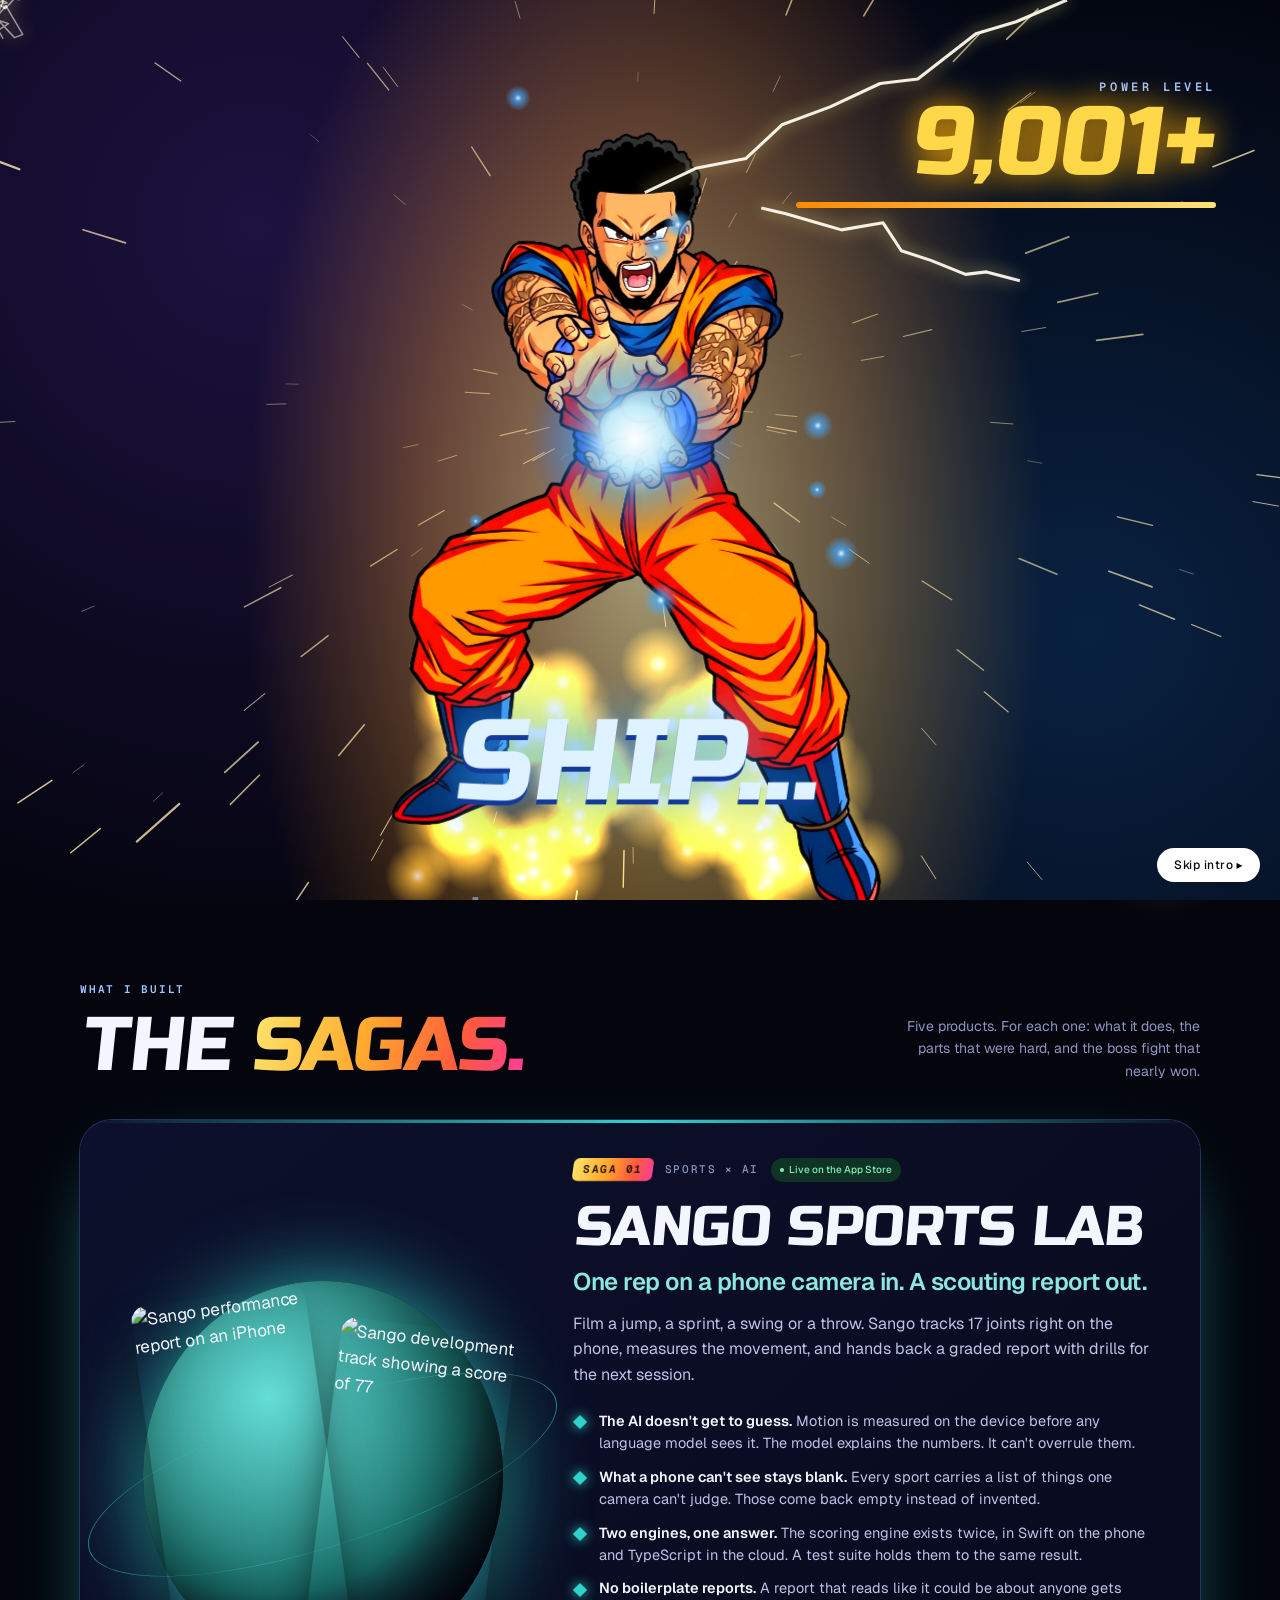
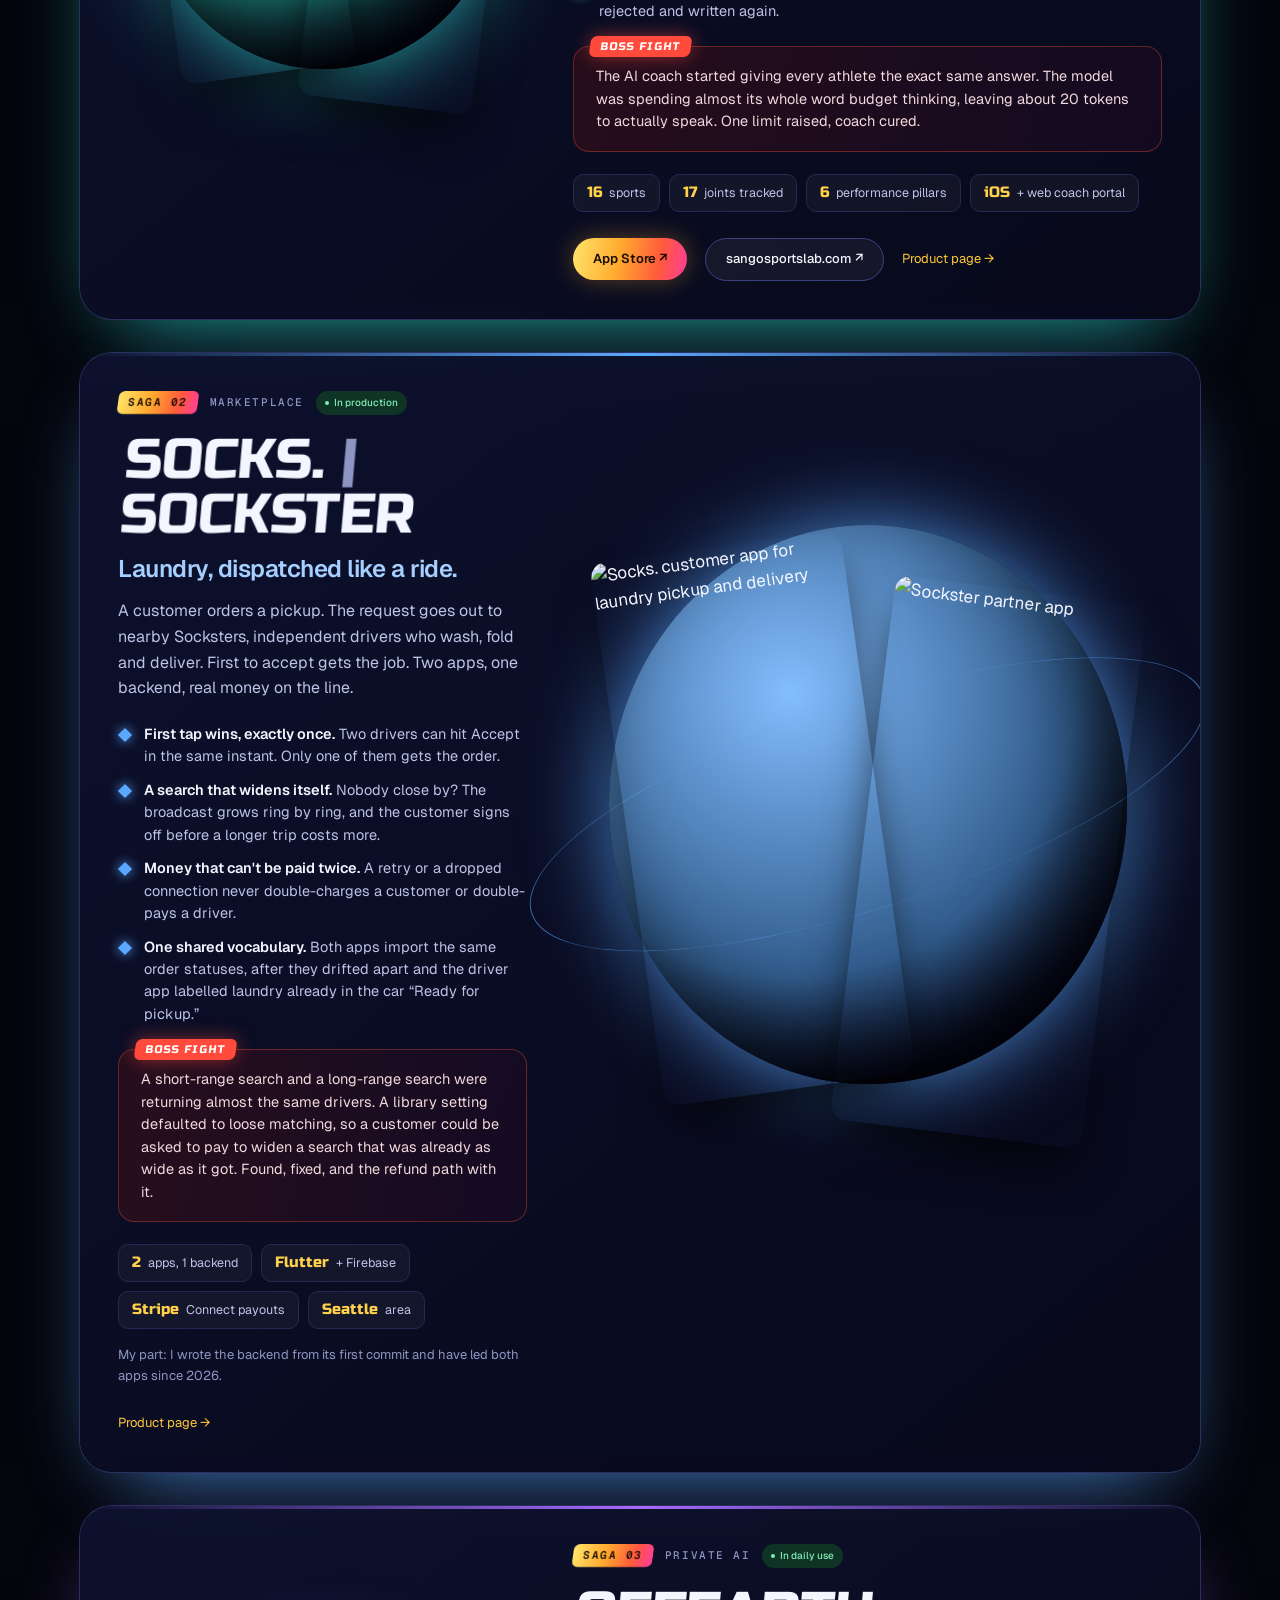
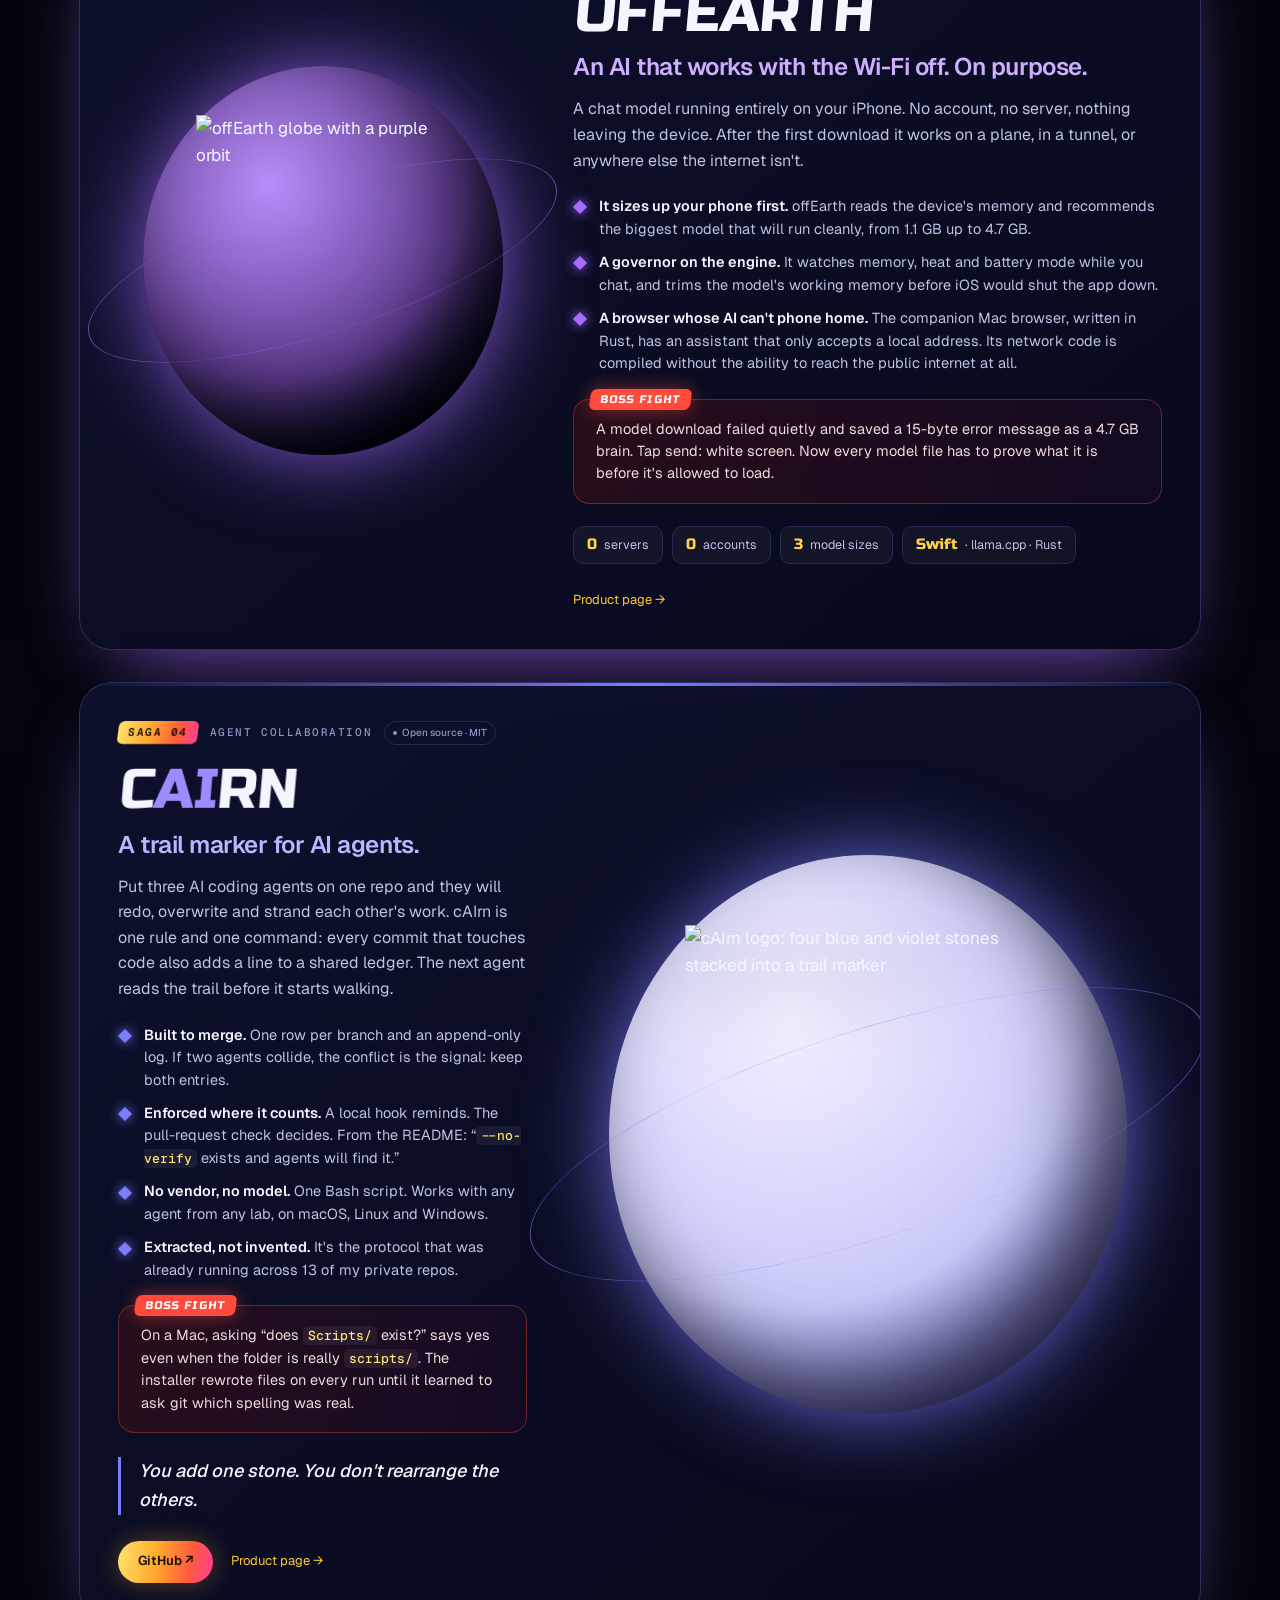
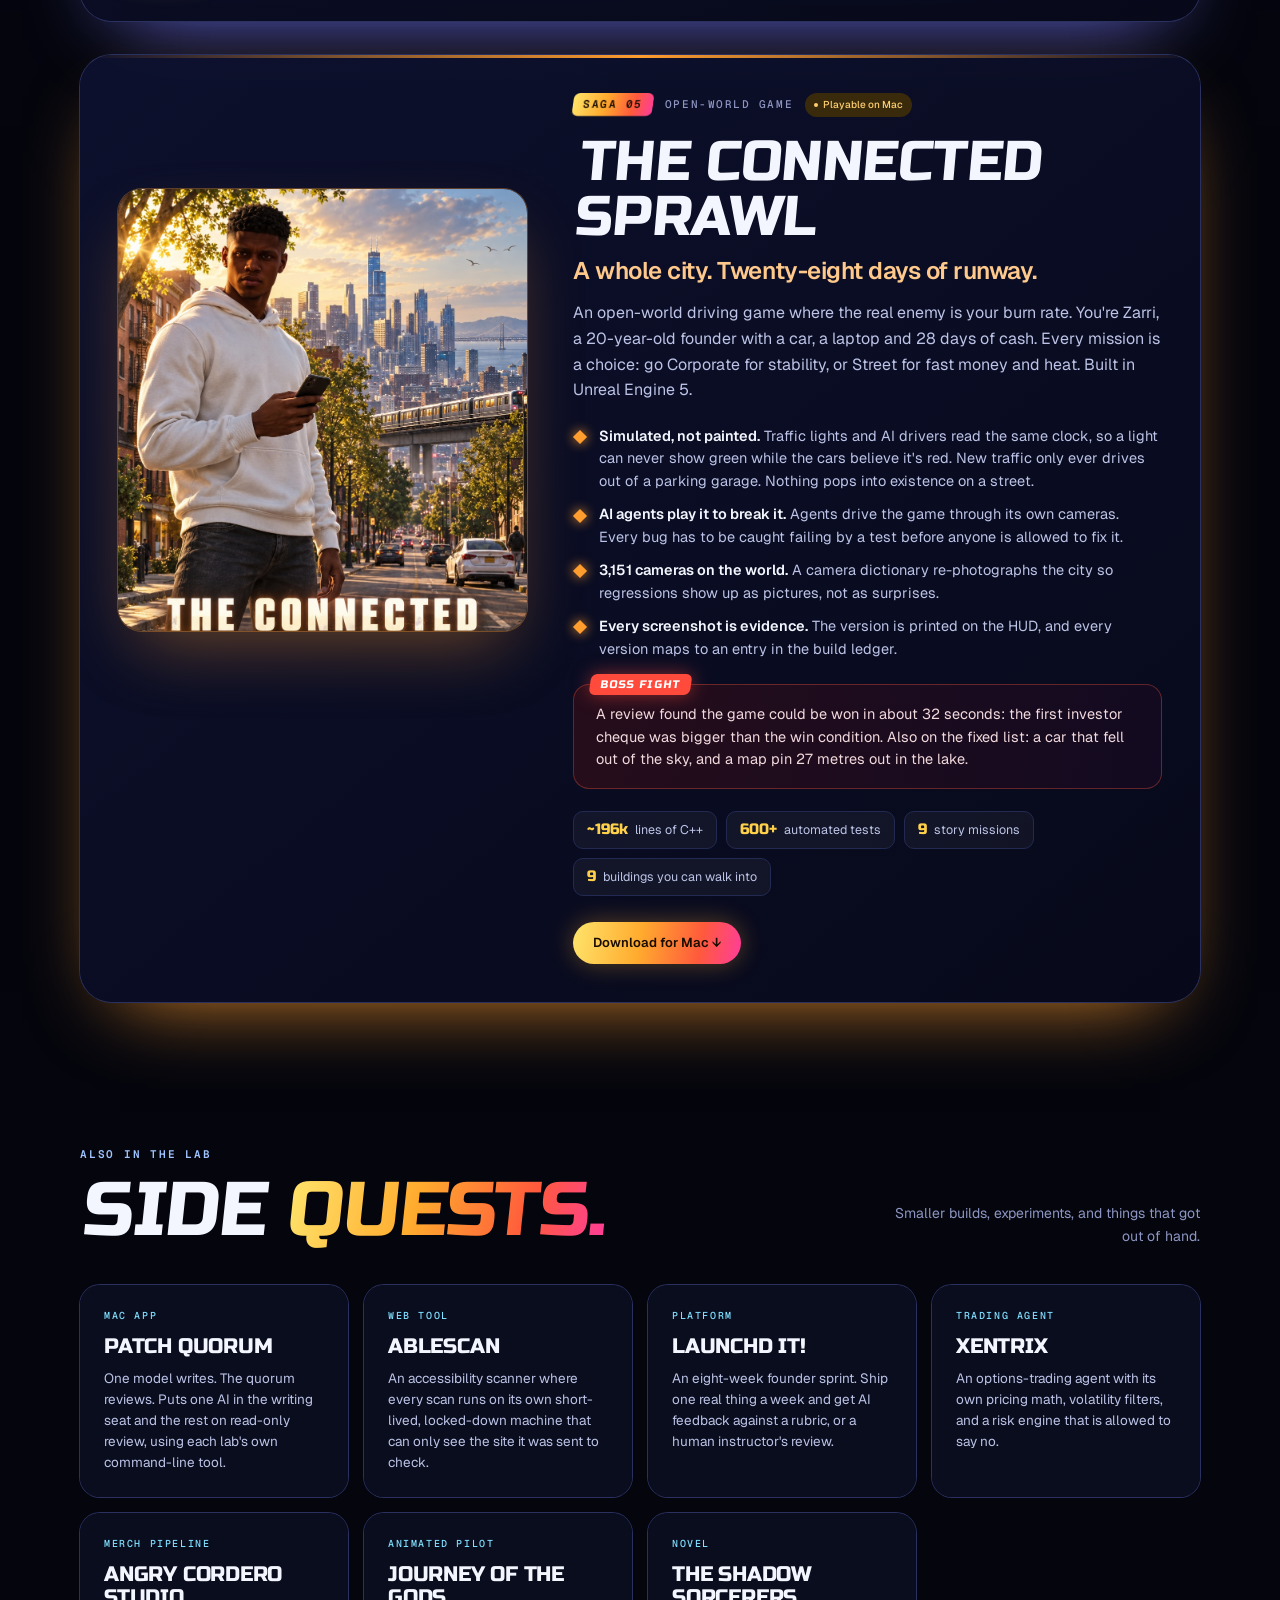
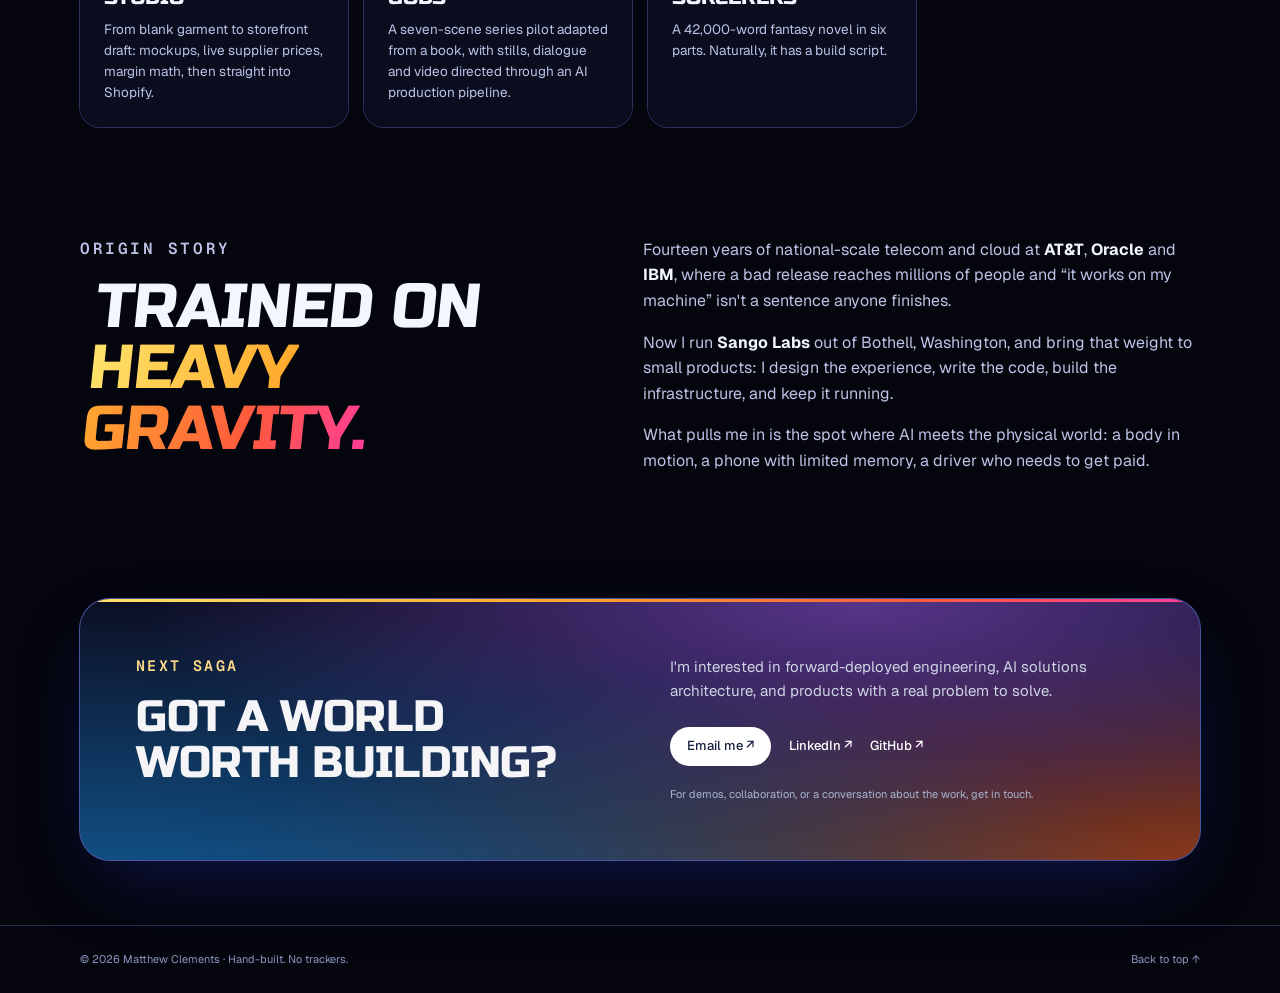
==== index.html @ 0d1bf43b "Redesign the home page as a galactic anime site with a power-up intro Rebuild index.html around five" ====
<!DOCTYPE html>
<html lang="en">
<head>
<meta charset="utf-8"/>
<meta content="width=device-width, initial-scale=1" name="viewport"/>
<title>Matthew Clements — I build worlds</title>
<meta content="A sports lab, a laundry marketplace, an AI that lives on your phone, a trail marker for AI agents, and an entire open-world city. Built by Matthew Clements." name="description"/>
<meta content="Matthew Clements" name="author"/>
<link href="https://mcclements02.github.io/" rel="canonical"/>
<meta content="website" property="og:type"/>
<meta content="Matthew Clements — I build worlds" property="og:title"/>
<meta content="A sports lab, a laundry marketplace, an AI that lives on your phone, a trail marker for AI agents, and an entire open-world city." property="og:description"/>
<meta content="https://mcclements02.github.io/" property="og:url"/>
<meta content="https://mcclements02.github.io/assets/og-portfolio-2026.jpg" property="og:image"/>
<meta content="image/jpeg" property="og:image:type"/>
<meta content="1200" property="og:image:width"/>
<meta content="630" property="og:image:height"/>
<meta content="Matthew Clements, featuring Sango Sports Lab, Socks. | Sockster, offEarth, and cAIrn." property="og:image:alt"/>
<meta content="Matthew Clements" property="og:site_name"/>
<meta content="summary_large_image" name="twitter:card"/>
<meta content="Matthew Clements — I build worlds" name="twitter:title"/>
<meta content="A sports lab, a laundry marketplace, an AI that lives on your phone, a trail marker for AI agents, and an entire open-world city." name="twitter:description"/>
<meta content="https://mcclements02.github.io/assets/og-portfolio-2026.jpg" name="twitter:image"/>
<link href="assets/favicon.svg" rel="icon" type="image/svg+xml"/>
<link href="https://fonts.googleapis.com" rel="preconnect"/>
<link crossorigin="" href="https://fonts.gstatic.com" rel="preconnect"/>
<link href="https://fonts.googleapis.com/css2?family=Geist:wght@400;500;600;700&amp;family=Geist+Mono:wght@400;500;600&amp;family=Russo+One&amp;display=swap" rel="stylesheet"/>
<script>
  // Hold the page behind a dark curtain only when the opening sequence will actually play.
  (function () {
    try {
      var seen = sessionStorage.getItem('introSeen') === '1';
      var forced = /[?&]intro\b/.test(location.search);
      if (matchMedia('(prefers-reduced-motion: reduce)').matches || (seen && !forced)) return;
      document.documentElement.classList.add('intro-pending');
      setTimeout(function () { if (!document.getElementById('intro')) document.documentElement.classList.remove('intro-pending'); }, 3000);
    } catch (e) {}
  })();
</script>
<link href="assets/site.css?v=20261116-eyes" rel="stylesheet"/>
<link href="assets/intro.css?v=20261116-eyes" rel="stylesheet"/>
<noscript><style>html.intro-pending::before{display:none}</style></noscript>
<script defer="" src="assets/site.js?v=20261116-eyes"></script>
<script defer="" src="assets/intro.js?v=20261116-eyes" data-assets="assets/intro/"></script>
</head>
<body id="top" class="home">
<a class="skip-link" href="#main">Skip to content</a>
<header class="nav">
<div class="wrap nav-inner">
<a aria-label="Matthew Clements — home" class="brand" href="./index.html"><span aria-hidden="true" class="brand-mark">mc</span><span>Matthew Clements</span></a>
<div class="nav-right">
<nav aria-label="Main navigation" class="nav-links">
<a href="#sagas">The sagas</a>
<a href="#sidequests">Side quests</a>
<a class="nav-about" href="#origin">Origin</a>
<a href="#contact">Contact</a>
</nav>
</div>
</div>
</header>

<main id="main">
<section aria-labelledby="intro-title" class="wrap hero-galaxy">
<div class="hero-text">
<p class="hero-eyebrow"><span aria-hidden="true" class="availability-dot"></span> Matthew Clements · builder of things that ship</p>
<h1 id="intro-title">I build <span>worlds.</span></h1>
<p class="intro">A sports lab that reads your body from a phone video. A laundry marketplace that moves real money. An AI that works with the Wi-Fi off. A trail marker for AI agents. And an entire city you can drive through.</p>
<p class="intro intro-small">One person. Design, code, infrastructure, App Store, 2 a.m. bug hunts. All of it.</p>
<div class="hero-actions">
<a class="button button-primary" href="#sagas">Enter the sagas <span aria-hidden="true">↓</span></a>
<button class="button button-secondary" id="replay-intro" type="button" hidden>Replay the intro <span aria-hidden="true">⚡</span></button>
</div>
<ul class="hero-tally" aria-label="At a glance">
<li><b>5</b><span>worlds built</span></li>
<li><b>2</b><span>live on the App Store</span></li>
<li><b>1</b><span>open source</span></li>
<li><b>1</b><span>whole city</span></li>
</ul>
</div>
<div class="hero-fighter" aria-hidden="true">
<div class="fighter-aura"></div>
<img alt="" height="1520" src="assets/intro/hero-powered.webp" width="979"/>
</div>
</section>

<section aria-labelledby="sagas-title" class="wrap section" id="sagas">
<div class="section-heading">
<div>
<p class="eyebrow">What I built</p>
<h2 id="sagas-title">The <span class="gradient-text">sagas.</span></h2>
</div>
<p class="section-note">Five products. For each one: what it does, the parts that were hard, and the boss fight that nearly won.</p>
</div>

<article class="saga saga-sango" id="sango">
<a class="saga-art" href="projects/sango/index.html" aria-label="Sango Sports Lab product page">
<img alt="Sango performance report on an iPhone" height="1212" loading="lazy" src="assets/sango-report.webp" width="560"/>
<img alt="Sango development track showing a score of 77" height="1212" loading="lazy" src="assets/sango-runway.webp" width="560"/>
</a>
<div class="saga-body">
<p class="saga-no"><span>Saga 01</span> Sports × AI <span class="pill live">Live on the App Store</span></p>
<h3>Sango Sports Lab</h3>
<p class="saga-hook">One rep on a phone camera in. A scouting report out.</p>
<p>Film a jump, a sprint, a swing or a throw. Sango tracks 17 joints right on the phone, measures the movement, and hands back a graded report with drills for the next session.</p>
<ul class="feats">
<li><b>The AI doesn't get to guess.</b> Motion is measured on the device before any language model sees it. The model explains the numbers. It can't overrule them.</li>
<li><b>What a phone can't see stays blank.</b> Every sport carries a list of things one camera can't judge. Those come back empty instead of invented.</li>
<li><b>Two engines, one answer.</b> The scoring engine exists twice, in Swift on the phone and TypeScript in the cloud. A test suite holds them to the same result.</li>
<li><b>No boilerplate reports.</b> A report that reads like it could be about anyone gets rejected and written again.</li>
</ul>
<div class="boss"><span>Boss fight</span><p>The AI coach started giving every athlete the exact same answer. The model was spending almost its whole word budget thinking, leaving about 20 tokens to actually speak. One limit raised, coach cured.</p></div>
<ul class="stats"><li><b>16</b> sports</li><li><b>17</b> joints tracked</li><li><b>6</b> performance pillars</li><li><b>iOS</b> + web coach portal</li></ul>
<div class="saga-links"><a class="button button-primary" href="https://apps.apple.com/us/app/sango-sports-lab/id6760807570" rel="noopener" target="_blank">App Store ↗</a><a class="button button-secondary" href="https://sangosportslab.com" rel="noopener" target="_blank">sangosportslab.com ↗</a><a href="projects/sango/index.html">Product page →</a></div>
</div>
</article>

<article class="saga saga-socks flip" id="socks">
<a class="saga-art" href="projects/socks/index.html" aria-label="Socks. and Sockster product page">
<img alt="Socks. customer app for laundry pickup and delivery" height="1212" loading="lazy" src="assets/scks-customer.webp" width="560"/>
<img alt="Sockster partner app" height="1212" loading="lazy" src="assets/scks-driver.webp" width="560"/>
</a>
<div class="saga-body">
<p class="saga-no"><span>Saga 02</span> Marketplace <span class="pill live">In production</span></p>
<h3>Socks. <i>|</i> Sockster</h3>
<p class="saga-hook">Laundry, dispatched like a ride.</p>
<p>A customer orders a pickup. The request goes out to nearby Socksters, independent drivers who wash, fold and deliver. First to accept gets the job. Two apps, one backend, real money on the line.</p>
<ul class="feats">
<li><b>First tap wins, exactly once.</b> Two drivers can hit Accept in the same instant. Only one of them gets the order.</li>
<li><b>A search that widens itself.</b> Nobody close by? The broadcast grows ring by ring, and the customer signs off before a longer trip costs more.</li>
<li><b>Money that can't be paid twice.</b> A retry or a dropped connection never double-charges a customer or double-pays a driver.</li>
<li><b>One shared vocabulary.</b> Both apps import the same order statuses, after they drifted apart and the driver app labelled laundry already in the car “Ready for pickup.”</li>
</ul>
<div class="boss"><span>Boss fight</span><p>A short-range search and a long-range search were returning almost the same drivers. A library setting defaulted to loose matching, so a customer could be asked to pay to widen a search that was already as wide as it got. Found, fixed, and the refund path with it.</p></div>
<ul class="stats"><li><b>2</b> apps, 1 backend</li><li><b>Flutter</b> + Firebase</li><li><b>Stripe</b> Connect payouts</li><li><b>Seattle</b> area</li></ul>
<p class="saga-role">My part: I wrote the backend from its first commit and have led both apps since 2026.</p>
<div class="saga-links"><a href="projects/socks/index.html">Product page →</a></div>
</div>
</article>

<article class="saga saga-offearth" id="offearth">
<a class="saga-art" href="projects/offearth/index.html" aria-label="offEarth product page">
<img alt="offEarth globe with a purple orbit" class="art-logo" height="768" loading="lazy" src="assets/offearth-logo.png" width="768"/>
</a>
<div class="saga-body">
<p class="saga-no"><span>Saga 03</span> Private AI <span class="pill use">In daily use</span></p>
<h3>offEarth</h3>
<p class="saga-hook">An AI that works with the Wi-Fi off. On purpose.</p>
<p>A chat model running entirely on your iPhone. No account, no server, nothing leaving the device. After the first download it works on a plane, in a tunnel, or anywhere else the internet isn't.</p>
<ul class="feats">
<li><b>It sizes up your phone first.</b> offEarth reads the device's memory and recommends the biggest model that will run cleanly, from 1.1 GB up to 4.7 GB.</li>
<li><b>A governor on the engine.</b> It watches memory, heat and battery mode while you chat, and trims the model's working memory before iOS would shut the app down.</li>
<li><b>A browser whose AI can't phone home.</b> The companion Mac browser, written in Rust, has an assistant that only accepts a local address. Its network code is compiled without the ability to reach the public internet at all.</li>
</ul>
<div class="boss"><span>Boss fight</span><p>A model download failed quietly and saved a 15-byte error message as a 4.7 GB brain. Tap send: white screen. Now every model file has to prove what it is before it's allowed to load.</p></div>
<ul class="stats"><li><b>0</b> servers</li><li><b>0</b> accounts</li><li><b>3</b> model sizes</li><li><b>Swift</b> · llama.cpp · Rust</li></ul>
<div class="saga-links"><a href="projects/offearth/index.html">Product page →</a></div>
</div>
</article>

<article class="saga saga-cairn flip" id="cairn">
<a class="saga-art" href="projects/cairn/index.html" aria-label="cAIrn product page">
<img alt="cAIrn logo: four blue and violet stones stacked into a trail marker" class="art-logo" height="256" loading="lazy" src="assets/cairn-logo.svg" width="256"/>
</a>
<div class="saga-body">
<p class="saga-no"><span>Saga 04</span> Agent collaboration <span class="pill">Open source · MIT</span></p>
<h3>c<em>AI</em>rn</h3>
<p class="saga-hook">A trail marker for AI agents.</p>
<p>Put three AI coding agents on one repo and they will redo, overwrite and strand each other's work. cAIrn is one rule and one command: every commit that touches code also adds a line to a shared ledger. The next agent reads the trail before it starts walking.</p>
<ul class="feats">
<li><b>Built to merge.</b> One row per branch and an append-only log. If two agents collide, the conflict is the signal: keep both entries.</li>
<li><b>Enforced where it counts.</b> A local hook reminds. The pull-request check decides. From the README: “<code>--no-verify</code> exists and agents will find it.”</li>
<li><b>No vendor, no model.</b> One Bash script. Works with any agent from any lab, on macOS, Linux and Windows.</li>
<li><b>Extracted, not invented.</b> It's the protocol that was already running across 13 of my private repos.</li>
</ul>
<div class="boss"><span>Boss fight</span><p>On a Mac, asking “does <code>Scripts/</code> exist?” says yes even when the folder is really <code>scripts/</code>. The installer rewrote files on every run until it learned to ask git which spelling was real.</p></div>
<blockquote class="saga-quote">You add one stone. You don't rearrange the others.</blockquote>
<div class="saga-links"><a class="button button-primary" href="https://github.com/mcclements02/cairn" rel="noopener" target="_blank">GitHub ↗</a><a href="projects/cairn/index.html">Product page →</a></div>
</div>
</article>

<article class="saga saga-sprawl" id="connectedsprawl">
<a class="saga-art art-cover" href="projects/connectedsprawl/index.html" aria-label="The Connected Sprawl download page">
<img alt="The Connected Sprawl cover: Zarri in a white hoodie on a city street at golden hour" height="1536" loading="lazy" src="assets/connectedsprawl-cover.jpg" width="1024"/>
</a>
<div class="saga-body">
<p class="saga-no"><span>Saga 05</span> Open-world game <span class="pill build">Playable on Mac</span></p>
<h3>The Connected Sprawl</h3>
<p class="saga-hook">A whole city. Twenty-eight days of runway.</p>
<p>An open-world driving game where the real enemy is your burn rate. You're Zarri, a 20-year-old founder with a car, a laptop and 28 days of cash. Every mission is a choice: go Corporate for stability, or Street for fast money and heat. Built in Unreal Engine 5.</p>
<ul class="feats">
<li><b>Simulated, not painted.</b> Traffic lights and AI drivers read the same clock, so a light can never show green while the cars believe it's red. New traffic only ever drives out of a parking garage. Nothing pops into existence on a street.</li>
<li><b>AI agents play it to break it.</b> Agents drive the game through its own cameras. Every bug has to be caught failing by a test before anyone is allowed to fix it.</li>
<li><b>3,151 cameras on the world.</b> A camera dictionary re-photographs the city so regressions show up as pictures, not as surprises.</li>
<li><b>Every screenshot is evidence.</b> The version is printed on the HUD, and every version maps to an entry in the build ledger.</li>
</ul>
<div class="boss"><span>Boss fight</span><p>A review found the game could be won in about 32 seconds: the first investor cheque was bigger than the win condition. Also on the fixed list: a car that fell out of the sky, and a map pin 27 metres out in the lake.</p></div>
<ul class="stats"><li><b>~196k</b> lines of C++</li><li><b>600+</b> automated tests</li><li><b>9</b> story missions</li><li><b>9</b> buildings you can walk into</li></ul>
<div class="saga-links"><a class="button button-primary" href="projects/connectedsprawl/index.html">Download for Mac ↓</a></div>
</div>
</article>
</section>

<section aria-labelledby="side-title" class="wrap section" id="sidequests">
<div class="section-heading">
<div>
<p class="eyebrow">Also in the lab</p>
<h2 id="side-title">Side <span class="gradient-text">quests.</span></h2>
</div>
<p class="section-note">Smaller builds, experiments, and things that got out of hand.</p>
</div>
<div class="quests">
<article class="quest"><p class="quest-tag">Mac app</p><h3>Patch Quorum</h3><p>One model writes. The quorum reviews. Puts one AI in the writing seat and the rest on read-only review, using each lab's own command-line tool.</p></article>
<article class="quest"><p class="quest-tag">Web tool</p><h3>AbleScan</h3><p>An accessibility scanner where every scan runs on its own short-lived, locked-down machine that can only see the site it was sent to check.</p></article>
<article class="quest"><p class="quest-tag">Platform</p><h3>LaunchD It!</h3><p>An eight-week founder sprint. Ship one real thing a week and get AI feedback against a rubric, or a human instructor's review.</p></article>
<article class="quest"><p class="quest-tag">Trading agent</p><h3>Xentrix</h3><p>An options-trading agent with its own pricing math, volatility filters, and a risk engine that is allowed to say no.</p></article>
<article class="quest"><p class="quest-tag">Merch pipeline</p><h3>Angry Cordero Studio</h3><p>From blank garment to storefront draft: mockups, live supplier prices, margin math, then straight into Shopify.</p></article>
<article class="quest"><p class="quest-tag">Animated pilot</p><h3>Journey of the Gods</h3><p>A seven-scene series pilot adapted from a book, with stills, dialogue and video directed through an AI production pipeline.</p></article>
<article class="quest"><p class="quest-tag">Novel</p><h3>The Shadow Sorcerers</h3><p>A 42,000-word fantasy novel in six parts. Naturally, it has a build script.</p></article>
</div>
</section>

<section aria-labelledby="origin-title" class="wrap section origin" id="origin">
<div>
<p class="eyebrow">Origin story</p>
<h2 id="origin-title">Trained on <span class="gradient-text">heavy gravity.</span></h2>
</div>
<div>
<p>Fourteen years of national-scale telecom and cloud at <strong>AT&amp;T</strong>, <strong>Oracle</strong> and <strong>IBM</strong>, where a bad release reaches millions of people and “it works on my machine” isn't a sentence anyone finishes.</p>
<p>Now I run <strong>Sango Labs</strong> out of Bothell, Washington, and bring that weight to small products: I design the experience, write the code, build the infrastructure, and keep it running.</p>
<p>What pulls me in is the spot where AI meets the physical world: a body in motion, a phone with limited memory, a driver who needs to get paid.</p>
</div>
</section>

<section aria-labelledby="contact-title" class="wrap-contact" id="contact">
<div class="wrap"><div class="contact">
<div>
<p class="eyebrow">Next saga</p>
<h2 id="contact-title">Got a world<br/>worth building?</h2>
</div>
<div>
<p>I'm interested in forward-deployed engineering, AI solutions architecture, and products with a real problem to solve.</p>
<div class="text-links">
<a href="mailto:matthew.clements02@gmail.com">Email me ↗</a>
<a href="https://www.linkedin.com/in/matthew-c-clements" rel="noopener" target="_blank">LinkedIn ↗</a>
<a href="https://github.com/mcclements02" rel="noopener" target="_blank">GitHub ↗</a>
</div>
<p class="fine">For demos, collaboration, or a conversation about the work, get in touch.</p>
</div>
</div></div>
</section>
</main>
<footer>
<div class="wrap foot">
<span>© <span id="year">2026</span> Matthew Clements · Hand-built. No trackers.</span>
<a href="#top">Back to top ↑</a>
</div>
</footer>
</body>
</html>
---- assets/site.css ----
/* Shared design system: quiet surfaces, expressive product color. */
:root {
  --bg: #f5f5f7;
  --bg-2: #ebedf2;
  --surface: #fff;
  --ink: #1d1d1f;
  --ink-2: #53545b;
  --ink-3: #686972;
  --rule: #e0e1e6;
  --rule-2: #c8cbd3;
  --accent: #0668ce;
  --accent-soft: #e8f1ff;
  --accent-ink: #fff;
  --brand-gradient: linear-gradient(105deg, #007ac6 5%, #4d66df 38%, #8d4ecb 68%, #bd427f 95%);
  --live: #217246;
  --live-soft: #e7f5ed;
  --build: #86520a;
  --build-soft: #fcf0d8;
  --muted-bar: #c2c7d1;
  --sans: -apple-system, BlinkMacSystemFont, 'Geist', 'Segoe UI', sans-serif;
  --mono: 'Geist Mono', ui-monospace, monospace;
  --serif: var(--sans);
  --gutter: 32px;
  --wrap: 1120px;
  --glass: #fafafcd9;
  --shadow: 0 8px 28px #24294b08, 0 1px 3px #24294b05;
  --shadow-lg: 0 24px 70px -24px #24294b30;
  color-scheme: light;
}
:root[data-theme=dark] {
  --bg: #0d0d10; --bg-2: #232329; --surface: #1b1b20;
  --ink: #f5f5f7; --ink-2: #bebec7; --ink-3: #a1a1ac;
  --rule: #303038; --rule-2: #4b4b57; --accent: #74b1ff;
  --accent-soft: #192c46; --accent-ink: #0d0d10;
  --live: #8bddb0; --live-soft: #183325; --build: #f0c574; --build-soft: #392c16;
  --muted-bar: #555b6a; --glass: #121216db;
  --shadow: 0 8px 28px #0002; --shadow-lg: 0 24px 70px -24px #0009;
  color-scheme: dark;
}
@media (prefers-color-scheme: dark) {
  :root:not([data-theme=light]) {
    --bg: #0d0d10; --bg-2: #232329; --surface: #1b1b20;
    --ink: #f5f5f7; --ink-2: #bebec7; --ink-3: #a1a1ac;
    --rule: #303038; --rule-2: #4b4b57; --accent: #74b1ff;
    --accent-soft: #192c46; --accent-ink: #0d0d10;
    --live: #8bddb0; --live-soft: #183325; --build: #f0c574; --build-soft: #392c16;
    --muted-bar: #555b6a; --glass: #121216db;
    --shadow: 0 8px 28px #0002; --shadow-lg: 0 24px 70px -24px #0009;
    color-scheme: dark;
  }
}
* { box-sizing: border-box; }
html { scroll-behavior: smooth; scroll-padding-top: 100px; -webkit-text-size-adjust: 100%; }
body { margin: 0; background: var(--bg); color: var(--ink); font: 400 17px/1.6 var(--sans); -webkit-font-smoothing: antialiased; }
img { display: block; max-width: 100%; height: auto; }
a { color: inherit; text-underline-offset: 4px; }
button, input { font: inherit; }
button, a, input, summary { -webkit-tap-highlight-color: transparent; }
:focus-visible { outline: 3px solid var(--accent); outline-offset: 5px; }
::selection { background: var(--accent); color: var(--accent-ink); }
h1, h2, h3, h4, p, figure { margin: 0; }
h1, h2, h3, h4 { font-weight: 650; letter-spacing: -.045em; line-height: 1.1; }
ul, ol { padding: 0; margin: 0; list-style: none; }
button { color: inherit; }
svg { display: block; }
.wrap { width: min(100%, calc(var(--wrap) + var(--gutter)*2)); margin: auto; padding-inline: var(--gutter); }
.mono { font-family: var(--mono); }
.eyebrow, .kicker { font: 600 12px/1.5 var(--sans); letter-spacing: .015em; color: var(--ink-3); }
.sr-only { position: absolute; width: 1px; height: 1px; padding: 0; margin: -1px; overflow: hidden; clip: rect(0,0,0,0); white-space: nowrap; border: 0; }
.skip-link { position: fixed; top: 8px; left: 12px; transform: translateY(-160%); z-index: 100; padding: 10px 18px; border-radius: 20px; background: var(--ink); color: var(--bg); }
.skip-link:focus { transform: translateY(0); }
[hidden] { display: none !important; }

/* Navigation */
.nav { position: sticky; top: 0; z-index: 30; background: var(--glass); border-bottom: 1px solid color-mix(in srgb, var(--rule) 65%, transparent); backdrop-filter: blur(22px) saturate(1.5); -webkit-backdrop-filter: blur(22px) saturate(1.5); }
.nav-inner { min-height: 68px; display: flex; align-items: center; justify-content: space-between; gap: 24px; }
.brand { display: flex; align-items: center; gap: 10px; text-decoration: none; font-size: 15px; font-weight: 600; letter-spacing: -.025em; }
.brand-mark { display: grid; place-items: center; width: 29px; height: 29px; border-radius: 9px; background: var(--brand-gradient); color: #fff; font-size: 11px; letter-spacing: -.06em; }
.nav-right, .nav-links { display: flex; align-items: center; gap: 28px; }
.nav-links a { text-decoration: none; color: var(--ink-2); font-size: 12px; padding-block: 12px; transition: color .2s; }
.nav-links a:hover, .nav-links a[aria-current=page] { color: var(--accent); }
.nav-links a:last-child { background: var(--ink); color: var(--bg); border-radius: 20px; padding: 7px 17px; }
.theme-toggle { width: 34px; height: 34px; display: grid; place-items: center; background: none; border: 1px solid var(--rule); border-radius: 50%; cursor: pointer; transition: background .2s; }
.theme-toggle:hover { background: var(--bg-2); }
.theme-toggle svg { width: 16px; height: 16px; }

/* Personal introduction and product stage */
.hero { position: relative; padding-top: 76px; padding-bottom: 46px; }
.hero-copy { text-align: center; position: relative; z-index: 2; }
.hero-eyebrow { display: inline-flex; align-items: center; justify-content: center; gap: 9px; font-size: 13px; font-weight: 500; color: var(--ink-2); }
.availability-dot { width: 6px; height: 6px; display: inline-block; border-radius: 50%; background: #38a877; box-shadow: 0 0 0 4px #38a87714; flex: none; }
.hero h1 { font-size: clamp(58px, 7.7vw, 96px); line-height: 1.02; letter-spacing: -.05em; font-weight: 700; margin: 23px auto 25px; }
.hero h1>span, .gradient-text { color: #6856e5; background: var(--brand-gradient); background-clip: text; -webkit-background-clip: text; -webkit-text-fill-color: transparent; }
.hero .intro { font-size: 21px; line-height: 1.45; letter-spacing: -.025em; max-width: 640px; margin-inline: auto; color: var(--ink-2); }
.hero-actions { display: flex; gap: 12px; justify-content: center; margin-top: 28px; }
.button { display: inline-flex; align-items: center; justify-content: center; gap: 17px; border-radius: 999px; min-height: 48px; padding: 12px 25px; font-size: 14px; font-weight: 500; text-decoration: none; transition: background .2s, transform .2s, box-shadow .2s; }
.button-primary { background: var(--brand-gradient); color: #fff; box-shadow: 0 5px 18px #7956ce30; }
.button-primary:hover { transform: translateY(-2px); box-shadow: -5px 8px 25px #007ac626, 5px 8px 25px #bd427f26; }
.button-secondary { background: var(--surface); border: 1px solid var(--rule); color: var(--ink); }
.button-secondary:hover { transform: translateY(-2px); border-color: var(--rule-2); }
.location { margin-top: 22px; color: var(--ink-3); font-size: 11px; letter-spacing: .01em; }
.product-stage { position: relative; isolation: isolate; height: 425px; max-width: 1050px; margin: 50px auto 0; }
.stage-glow { position: absolute; inset: 3% -5% -2%; z-index: -1; border-radius: 50%; background: radial-gradient(ellipse at 20% 70%, #79d7f442, transparent 50%), radial-gradient(ellipse at 65% 60%, #a17cf64a, transparent 58%), radial-gradient(ellipse at 80% 85%, #ee93c92e, transparent 45%); filter: blur(30px); }
.stage-tile { position: absolute; width: 22%; text-decoration: none; transition: transform .5s cubic-bezier(.2,.7,.2,1), box-shadow .5s; }
.stage-cairn { top: 65px; left: 1%; width: 21%; padding: 21px 18px 16px; border-radius: 22px; background: var(--surface); border: 1px solid color-mix(in srgb, var(--rule) 70%, transparent); box-shadow: 0 22px 50px -16px #23345135; transform: rotate(-7deg); }
.stage-cairn:hover { transform: rotate(-3deg) translateY(-8px); }
.stage-tile-top { display: flex; gap: 10px; align-items: center; font-size: 18px; font-weight: 600; letter-spacing: -.02em; line-height: 1.3; }
.stage-app-icon { display: grid; place-items: center; width: 36px; height: 36px; background: #e9edff; border-radius: 10px; color: #5565ca; font-size: 23px; }
.stage-subtitle { display: block; font-size: 10px; color: var(--ink-3); font-weight: 400; letter-spacing: 0; margin-top: 2px; }
.mini-terminal { margin-top: 16px; padding: 13px 16px 17px; border-radius: 12px; background: #1b2030; color: #edf1ff; text-align: left; }
.terminal-dots { display: block; color: #686e82; letter-spacing: 3px; font-size: 7px; }
.terminal-command { display: block; font: 500 13px var(--mono); margin-top: 15px; }
.terminal-command i { font-style: normal; color: #85d7b2; }
.terminal-note { display: block; font-size: 10px; line-height: 1.7; color: #b5bfd6; margin-top: 12px; }
.terminal-line { display: block; margin-top: 12px; width: 80%; height: 4px; border-radius: 3px; background: #384259; }
.terminal-line.short { margin-top: 6px; width: 52%; }
.stage-foot { display: flex; justify-content: space-between; gap: 10px; margin-top: 16px; font-size: 9px; color: var(--ink-3); }
.stage-sango { position: absolute; left: 23%; top: 0; width: 32%; height: 100%; text-decoration: none; }
.stage-phone { position: absolute; width: 45%; height: 360px; object-fit: cover; object-position: top; border-radius: 20px; border: 1px solid #bbdbea50; box-shadow: 0 28px 45px -18px #0e233f7a; transition: transform .5s cubic-bezier(.2,.7,.2,1); }
.stage-phone-back { left: 3%; top: 21px; transform: rotate(-9deg); }
.stage-phone-front { left: 49%; top: 0; transform: rotate(8deg); }
.stage-sango:hover .stage-phone-back { transform: rotate(-11deg) translateY(-6px); }
.stage-sango:hover .stage-phone-front { transform: rotate(10deg) translateY(-10px); }
.stage-caption { position: absolute; bottom: 1px; left: 0; right: 0; display: flex; align-items: center; justify-content: center; gap: 9px; font-size: 11px; font-weight: 500; color: var(--ink-2); }
.stage-caption>span:last-child { color: var(--ink-3); font-weight: 400; }
.stage-socks { position: absolute; left: 57%; top: 18px; width: 18%; height: calc(100% - 18px); text-decoration: none; }
.stage-socks img { width: 100%; height: 365px; object-fit: cover; object-position: top; border-radius: 20px; border: 1px solid #bbdbea50; box-shadow: 0 28px 45px -18px #31518355; transform: rotate(-4deg); transition: transform .5s cubic-bezier(.2,.7,.2,1); }
.stage-socks:hover img { transform: rotate(-6deg) translateY(-8px); }
.stage-offearth { right: 0; top: 65px; padding: 22px 22px 19px; border-radius: 24px; background: radial-gradient(ellipse at 50% 50%, #332449, #15151e 70%); color: #fff; box-shadow: 0 24px 55px -15px #44276660; transform: rotate(7deg); }
.stage-offearth:hover { transform: rotate(3deg) translateY(-8px); }
.stage-overline { font-size: 10px; color: #c7bdd9; }
.stage-offearth img { width: 185px; max-width: 100%; margin: -3px auto -12px; }
.stage-brand { display: block; font-size: 25px; letter-spacing: -.055em; font-weight: 600; }
.stage-offearth .stage-foot { margin-top: 4px; color: #b8adc9; }
.credential-strip { display: flex; justify-content: center; align-items: center; flex-wrap: wrap; gap: 30px; padding-block: 30px; color: var(--ink-3); font-size: 10px; border-bottom: 1px solid var(--rule); }
.credential-strip strong { font-weight: 600; color: var(--ink-2); }
.credential-strip .employers { display: flex; gap: 34px; font-size: 20px; font-weight: 650; letter-spacing: -.05em; color: var(--ink-2); }
.credential-strip>span:last-child { margin-left: 16px; }

/* Featured products */
.section { padding-top: 110px; }
.section-heading { display: flex; align-items: end; justify-content: space-between; gap: 25px; margin-bottom: 38px; }
.section-heading h2 { font-size: clamp(32px,4vw,48px); margin-top: 12px; }
.section-heading>a { font-size: 14px; color: var(--accent); text-decoration: none; white-space: nowrap; padding-bottom: 4px; }
.section-heading>a:hover { text-decoration: underline; }
.featured-grid { display: grid; grid-template-columns: repeat(2,minmax(0,1fr)); gap: 28px; }
.feature-card { min-width: 0; border-radius: 28px; background: var(--surface); box-shadow: var(--shadow); overflow: hidden; transition: transform .35s, box-shadow .35s; }
.feature-card>a { display: flex; flex-direction: column; height: 100%; text-decoration: none; }
.feature-card>a::after { content: ''; height: 3px; flex: none; background: var(--brand-gradient); opacity: .75; }
.feature-card .visual { aspect-ratio: 1.5; }
.feature-card:hover { transform: translateY(-6px); box-shadow: var(--shadow-lg); }
.feature-meta { display: flex; align-items: center; justify-content: space-between; gap: 12px; margin: 26px 30px 12px; }
.feature-meta .kicker { font-size: 12px; }
.feature-card h3 { font-size: 30px; letter-spacing: -.04em; margin-inline: 30px; }
.feature-card p { color: var(--ink-2); font-size: 15px; line-height: 1.6; margin: 12px 30px 0; }
.read-link { display: flex; align-items: center; justify-content: space-between; font-size: 13px; font-weight: 500; color: var(--accent); padding: 25px 30px 28px; margin-top: auto; }
.pill { display: inline-flex; align-items: center; gap: 5px; padding: 4px 8px; border: 1px solid var(--rule); border-radius: 99px; color: var(--ink-3); font-size: 10px; line-height: 1.4; white-space: nowrap; }
.pill.live,.pill.use { color: var(--live); background: var(--live-soft); border-color: transparent; }
.pill.build { color: var(--build); background: var(--build-soft); border-color: transparent; }
.pill::before { content: ''; width: 4px; height: 4px; border-radius: 50%; background: currentColor; }
.visual { position: relative; overflow: hidden; isolation: isolate; background: var(--bg-2); }
.visual img { position: absolute; width: 34%; max-width: none; border-radius: 12px; box-shadow: 0 22px 35px #0004; }
.visual img:first-of-type { left: 13%; top: 10%; transform: rotate(-8deg); }
.visual img:nth-of-type(2) { left: 55%; top: 24%; transform: rotate(7deg); }
.visual-label { position: absolute; left: 25px; top: 20px; z-index: 2; font: 500 9px/1.4 var(--sans); letter-spacing: .09em; color: #c6e1de; }
.visual-sango { background: radial-gradient(ellipse at 45% 15%, #337981, #0f2b3b 80%); }
.visual-sango::before { content: ''; position: absolute; width: 100%; aspect-ratio: 1; border: 1px solid #c1f5ff20; border-radius: 50%; left: 22%; top: -15%; }
.visual-scks { background: linear-gradient(135deg,#d6f1ff,#b9cdea 70%,#cbd7fd); }
.visual-scks img { top: 15%; box-shadow: 0 18px 35px #18384340; }
.visual-scks img:nth-of-type(2) { top: 25%; }
.visual-scks .visual-label { color: #315e6e; }
.visual-offearth { background: radial-gradient(ellipse at 50% 45%, #3d2654, #111019 75%); color: #e9e1f7; }
.visual-wordmark { position: absolute; bottom: 23px; left: 26px; right: 26px; display: flex; justify-content: space-between; align-items: end; font-size: 29px; font-weight: 600; letter-spacing: -.06em; }
.visual-wordmark small { font: 400 9px/1.5 var(--sans); letter-spacing: .02em; text-align: right; }
.visual-offearth .visual-label { color: #c8bfd8; }
.visual-offearth img.brand-logo { width: 75%; height: 85%; object-fit: contain; left: 12.5%; top: 0; transform: none; border-radius: 0; box-shadow: none; }
.abstract-art { position: absolute; inset: 12% 18% 26%; width: 64%; height: 62%; color: currentColor; opacity: .8; }
.visual-tools { background: linear-gradient(130deg,#e6e8fd,#d5dbf6); color: #646aa3; }
.visual-cairn { background: radial-gradient(ellipse at 50% 35%,#f0edff,#d5d5fa 75%); color: #7470ae; }
.visual-games { background: linear-gradient(130deg,#d8f0e7,#a2c8b8); color: #456f60; }
.visual-platform { background: linear-gradient(130deg,#ffeddf,#ecccbb); color: #95654b; }
.visual-quant { background: linear-gradient(130deg,#deecff,#bad5ec); color: #53778f; }
.visual-browser { background: linear-gradient(130deg,#eeebff,#cbc7ea); color: #6b6593; }
.visual .abstract-label { position: absolute; left: 26px; bottom: 22px; font-size: 25px; line-height: 1.3; font-weight: 600; letter-spacing: -.04em; }
.topic-links { display: flex; justify-content: center; flex-wrap: wrap; gap: 12px; margin-top: 35px; }
.topic-links a { display: flex; align-items: center; gap: 22px; border: 1px solid var(--rule); padding: 12px 19px; border-radius: 99px; text-decoration: none; font-size: 12px; color: var(--ink-2); transition: border-color .2s, background .2s; }
.topic-links a:hover { border-color: var(--accent); background: var(--surface); color: var(--accent); }

/* Background, principles, and experience */
.about { display: grid; grid-template-columns: 1.1fr 1fr; gap: 64px; align-items: start; }
.about h2 { font-size: clamp(33px,3.7vw,46px); margin: 17px 0 28px; }
.about p { color: var(--ink-2); font-size: 16px; margin-bottom: 19px; }
.about .eyebrow { font-size: 12px; }
.focus-list { display: grid; gap: 12px; }
.focus-list li { background: var(--surface); border-radius: 18px; padding: 22px 25px; box-shadow: var(--shadow); }
.focus-list strong { display: block; font-size: 15px; font-weight: 600; letter-spacing: -.02em; margin-bottom: 6px; }
.focus-list span { font-size: 13px; line-height: 1.5; color: var(--ink-2); display: block; }
.principles { display: grid; grid-template-columns: repeat(2,1fr); gap: 20px; }
.principle { background: var(--surface); border-radius: 24px; padding: 32px; box-shadow: var(--shadow); }
.principle .n { display: grid; place-items: center; width: 35px; height: 35px; border-radius: 12px; color: #fff; background: var(--brand-gradient); font-size: 12px; font-weight: 600; }
.principle h3 { font-size: 21px; letter-spacing: -.035em; margin: 20px 0 12px; }
.principle p { font-size: 14px; color: var(--ink-2); }
.contact { position: relative; isolation: isolate; overflow: hidden; display: grid; grid-template-columns: 1fr 1fr; gap: 60px; margin-block: 100px 65px; padding: 56px; border-radius: 30px; color: #f5f5f7; background: radial-gradient(ellipse at 0 130%,#1262a0,transparent 70%),radial-gradient(ellipse at 70% 0%,#58358b,transparent 65%),radial-gradient(ellipse at 110% 120%,#852f62,transparent 65%),#15182d; }
.contact::before { content: ''; position: absolute; inset: 0 0 auto; height: 3px; background: var(--brand-gradient); }
.contact .eyebrow { color: #afc1ee; }
.contact h2 { font-size: 43px; margin-top: 16px; }
.contact p { color: #ced5e4; font-size: 15px; }
.text-links { display: flex; flex-wrap: wrap; gap: 18px; margin-top: 24px; font-size: 13px; font-weight: 500; }
.text-links a { text-decoration: none; }
.text-links a:hover { text-decoration: underline; }
.contact .text-links a { color: #fff; }
.contact .text-links a:first-child { background: #fff; color: #152340; padding: 9px 17px; border-radius: 30px; }
.contact .text-links { align-items: center; }
.contact .fine { font-size: 11px; line-height: 1.6; margin-top: 20px; color: #a8b5d0; }
footer { border-top: 1px solid var(--rule); }
.foot { display: flex; justify-content: space-between; gap: 20px; padding-block: 25px; font-size: 11px; color: var(--ink-3); }
.foot a { text-decoration: none; }

/* Project index and case-study shared elements */
.page-intro { padding-top: 70px; max-width: 780px; }
.page-intro h1 { font-size: clamp(43px,6vw,68px); margin: 15px 0 23px; letter-spacing: -.055em; }
.page-intro>p:last-child { font-size: 19px; color: var(--ink-2); max-width: 61ch; letter-spacing: -.015em; }
.project-tools { display: flex; justify-content: space-between; align-items: center; gap: 18px; margin-top: 37px; padding: 12px; background: var(--surface); border: 1px solid var(--rule); border-radius: 19px; }
.filters { display: flex; flex-wrap: wrap; gap: 5px; }
.filter { border: 0; border-radius: 99px; padding: 10px 14px; background: none; cursor: pointer; font-size: 12px; transition: background .2s; }
.filter:hover { background: var(--bg-2); }
.filter[aria-pressed=true] { background: var(--brand-gradient); color: #fff; }
.search { max-width: 245px; min-width: 180px; width: 100%; border: 1px solid var(--rule); border-radius: 11px; padding: 10px 12px; background: var(--bg); color: var(--ink); font-size: 12px; }
.result-count { font-size: 11px; color: var(--ink-3); margin: 23px 0 18px; }
.project-row { display: grid; grid-template-columns: 300px minmax(0,1fr); gap: 32px; background: var(--surface); border-radius: 24px; box-shadow: var(--shadow); padding: 20px; margin-bottom: 18px; }
.project-row .visual { aspect-ratio: 1.35; border-radius: 14px; align-self: start; }
.project-row .visual .abstract-label { font-size: 19px; }
.project-row .visual-wordmark { font-size: 23px; }
.project-info { padding: 10px 10px 10px 0; min-width: 0; }
.project-topline { display: flex; align-items: center; gap: 12px; margin-bottom: 10px; }
.project-info h2 { font-size: 27px; margin-bottom: 12px; }
.project-info h2 a { text-decoration: none; }
.project-info h2 a:hover { color: var(--accent); }
.project-info p { color: var(--ink-2); font-size: 14px; max-width: 64ch; }
.project-bottom { display: flex; gap: 18px; align-items: center; flex-wrap: wrap; margin-top: 18px; }
.project-bottom>a { color: var(--accent); font-size: 12px; }
.stack-note { font-size: 11px; color: var(--ink-3); }
details { margin-top: 14px; }
summary { width: fit-content; font-size: 12px; color: var(--accent); cursor: pointer; padding-block: 5px; }
.detail-points { list-style: disc; padding-left: 17px; margin-top: 10px; font-size: 13px; color: var(--ink-2); }
.detail-points li+li { margin-top: 7px; }
.project-info .meta { display: block; font-size: 11px; margin-top: 14px; color: var(--ink-3); }
.empty-results { padding: 40px 0; color: var(--ink-2); }
.empty-results button { border: 0; background: none; color: var(--accent); text-decoration: underline; cursor: pointer; padding: 8px 0; }
.project-note { margin-block: 32px; font-size: 12px; color: var(--ink-3); max-width: 72ch; }
.breadcrumbs { display: flex; gap: 10px; padding-top: 35px; font-size: 11px; color: var(--ink-3); }
.breadcrumbs a { text-decoration: none; }
.case-intro { padding-block: 48px; }
.case-intro h1 { font-size: clamp(42px,6vw,68px); margin: 18px 0; }
.case-intro>p:last-child { font-size: 23px; line-height: 1.4; max-width: 700px; color: var(--ink-2); letter-spacing: -.025em; }
.case-footer { margin-top: 40px; border-top: 1px solid var(--rule); padding-top: 22px; font-size: 12px; color: var(--ink-3); }
.case-footer a { color: var(--accent); }
.case-heading { display: flex; gap: 14px; align-items: center; flex-wrap: wrap; }
.brand-title { display: flex; align-items: center; gap: 18px; }
.brand-title img { width: 1.6em; height: 1.6em; object-fit: contain; flex: none; }
.product-benefits .benefit-number { color: #fff; background: var(--brand-gradient); border-radius: 99px; padding: 4px 10px; }

/* Keep motion brief, optional, and independent of content visibility. */
@keyframes hero-arrive { from { opacity: .2; transform: translateY(16px); } to { opacity: 1; transform: translateY(0); } }
@media (prefers-reduced-motion: no-preference) {
  .hero-copy { animation: hero-arrive .8s cubic-bezier(.2,.7,.2,1) both; }
  .product-stage { animation: hero-arrive 1.1s .12s cubic-bezier(.2,.7,.2,1) both; }
}
@media (max-width: 960px) {
  .hero { padding-top: 58px; }
  .hero h1 { font-size: 76px; }
  .product-stage { height: 340px; }
  .stage-glow { inset-inline: 0; }
  .stage-cairn { top: 47px; padding: 16px 13px; }
  .stage-tile-top { font-size: 15px; }
  .stage-subtitle { font-size: 9px; }
  .mini-terminal { padding: 12px; }
  .terminal-command { font-size: 11px; }
  .terminal-note { font-size: 9px; }
  .stage-foot { font-size: 8px; }
  .stage-phone { height: 290px; border-radius: 16px; }
  .stage-socks img { height: 290px; border-radius: 16px; }
  .stage-offearth { top: 48px; padding: 17px; }
  .stage-overline { font-size: 9px; }
  .stage-offearth img { max-height: 150px; object-fit: contain; }
  .stage-caption { font-size: 9px; bottom: 8px; gap: 6px; }
  .stage-caption>span:last-child { display: none; }
  .project-tools { flex-direction: column; align-items: stretch; }
  .search { max-width: 100%; }
  .project-row { grid-template-columns: 240px minmax(0,1fr); gap: 24px; }
  .about { gap: 35px; }
  .contact { gap: 35px; padding: 40px; }
  .contact h2 { font-size: 35px; }
  .feature-card h3 { font-size: 26px; }
}
@media (max-width: 700px) {
  :root { --gutter: 20px; }
  html { scroll-padding-top: 125px; }
  .nav-inner { min-height: 92px; display: grid; grid-template-columns: 1fr auto; gap: 7px; padding-block: 12px 9px; }
  .brand { font-size: 14px; }
  .brand-mark { width: 27px; height: 27px; }
  .nav-right { display: contents; }
  .theme-toggle { grid-column: 2; grid-row: 1; width: 32px; height: 32px; }
  .nav-links { grid-column: 1/-1; grid-row: 2; gap: 27px; }
  .nav-links a { font-size: 11px; padding-block: 5px; }
  .nav-links a:last-child { background: none; color: var(--ink-2); padding: 5px 0; border-radius: 0; margin-left: auto; }
  .hero { padding-top: 47px; padding-bottom: 25px; }
  .hero-eyebrow { font-size: 10px; gap: 8px; }
  .hero h1 { font-size: clamp(43px,10vw,66px); letter-spacing: -.04em; margin: 23px -5px; line-height: 1.06; }
  .hero .intro { font-size: 18px; max-width: 34ch; }
  .desktop-break { display: none; }
  .hero-actions { gap: 10px; margin-top: 25px; }
  .button { font-size: 13px; min-height: 45px; padding: 11px 19px; gap: 12px; }
  .location { font-size: 10px; max-width: 31ch; margin: 19px auto 0; }
  .product-stage { height: auto; max-width: 500px; margin-top: 35px; padding-top: 20px; display: grid; grid-template-columns: repeat(2, minmax(0, 1fr)); gap: 35px 22px; align-items: center; }
  .stage-glow { inset: 0; filter: blur(18px); }
  .stage-sango { position: relative; grid-column: 1; grid-row: 1; width: 100%; left: auto; top: auto; height: clamp(270px, 77vw, 370px); }
  .stage-phone { width: 70%; height: calc(100% - 40px); border-radius: 13px; }
  .stage-phone-back { left: 0; top: 18px; }
  .stage-phone-front { left: 28%; top: 0; }
  .stage-socks { position: relative; grid-column: 2; grid-row: 1; width: 100%; left: auto; top: auto; height: clamp(270px, 77vw, 370px); }
  .stage-socks img { width: 87%; height: calc(100% - 40px); margin-inline: auto; border-radius: 13px; transform: rotate(5deg); }
  .stage-socks:hover img { transform: rotate(3deg) translateY(-4px); }
  .stage-caption { bottom: 0; top: auto; left: 0; right: 0; justify-content: center; gap: 6px; font-size: 10px; }
  .stage-cairn { position: relative; grid-column: 1; grid-row: 2; width: 100%; max-width: none; left: auto; right: auto; top: auto; padding: 16px 13px; border-radius: 18px; transform: rotate(-4deg); }
  .stage-cairn:hover { transform: rotate(2deg) translateY(-3px); }
  .stage-tile-top { font-size: 16px; gap: 8px; }
  .stage-app-icon { width: 28px; height: 28px; border-radius: 8px; font-size: 19px; }
  .stage-subtitle { font-size: 8px; }
  .mini-terminal { display: none; }
  .stage-cairn .stage-foot { display: block; font-size: 8px; margin-top: 12px; }
  .stage-cairn .stage-foot>span { display: none; }
  .stage-offearth { position: relative; grid-column: 2; grid-row: 2; width: 100%; max-width: none; right: auto; top: auto; padding: 14px 12px; border-radius: 18px; transform: rotate(4deg); }
  .stage-overline { font-size: 7px; }
  .stage-offearth img { width: 100%; height: 115px; max-height: none; object-fit: contain; margin: 0 auto -6px; }
  .stage-brand { font-size: 20px; }
  .stage-offearth .stage-foot { display: none; }
  .credential-strip { gap: 15px; padding-block: 20px; flex-direction: column; }
  .credential-strip .employers { gap: 37px; font-size: 22px; }
  .credential-strip>span:last-child { display: none; }
  .section { padding-top: 70px; }
  .section-heading { gap: 18px; margin-bottom: 25px; align-items: end; }
  .section-heading h2 { font-size: 34px; max-width: 12ch; }
  .section-heading>a { font-size: 11px; padding-bottom: 3px; }
  .featured-grid { grid-template-columns: 1fr; gap: 24px; }
  .feature-card { border-radius: 23px; }
  .feature-card .visual { aspect-ratio: 1.35; }
  .feature-meta { margin: 22px 23px 10px; }
  .feature-meta .kicker { font-size: 11px; }
  .feature-card h3 { font-size: 29px; margin-inline: 23px; }
  .feature-card p { font-size: 14px; margin: 10px 23px 0; }
  .read-link { padding: 21px 23px 24px; }
  .visual-wordmark { font-size: 26px; }
  .topic-links { justify-content: start; gap: 9px; margin-top: 25px; }
  .topic-links a { font-size: 11px; padding: 10px 15px; gap: 15px; }
  .about { grid-template-columns: 1fr; gap: 25px; }
  .about h2 { font-size: 37px; }
  .about p { font-size: 15px; }
  .focus-list li { padding: 23px; }
  .principles { grid-template-columns: 1fr; gap: 15px; }
  .principle { padding: 27px; }
  .contact { grid-template-columns: 1fr; gap: 23px; margin-block: 65px 40px; padding: 34px 26px; border-radius: 25px; }
  .contact h2 { font-size: 36px; }
  .contact .text-links { gap: 16px; font-size: 12px; }
  .foot { flex-direction: column; gap: 9px; font-size: 10px; }
  .page-intro { padding-top: 45px; }
  .page-intro h1 { font-size: 44px; }
  .page-intro>p:last-child { font-size: 17px; }
  .project-tools { margin-top: 27px; padding: 10px; border-radius: 15px; }
  .filters { gap: 4px; }
  .filter { padding: 9px 11px; font-size: 11px; }
  .project-row { grid-template-columns: 1fr; gap: 22px; padding: 15px; border-radius: 22px; }
  .project-row .visual { aspect-ratio: 1.4; }
  .project-info { padding: 0 5px 7px; }
  .project-info h2 { font-size: 26px; }
  .project-bottom { gap: 12px; }
  .project-topline { gap: 9px; }
  .project-topline .kicker { font-size: 11px; }
  .case-intro { padding-block: 32px; }
  .case-intro>p:last-child { font-size: 21px; }
}
@media (max-width: 370px) {
  .hero h1 { font-size: 40px; }
  .hero-eyebrow { font-size: 9px; }
  .product-stage { gap: 30px 18px; }
  .stage-caption { font-size: 9px; }
  .stage-subtitle { font-size: 7px; }
  .stage-cairn .stage-foot { font-size: 7px; }
  .section-heading h2 { font-size: 29px; }
  .pill { font-size: 9px; }
}
@media (prefers-reduced-motion: reduce) {
  html { scroll-behavior: auto; }
  *, *::before, *::after { animation: none !important; transition: none !important; }
}

/* cAIrn identity: a trail marker built from four balanced stones. */
.visual-cairn { color: #514b80; }
.visual-cairn .visual-label { color: #655c92; }
.visual-cairn img.cairn-logo { width: 64%; height: 75%; object-fit: contain; left: 18%; top: 3%; transform: none; box-shadow: none; border-radius: 0; }
.cairn-wordmark { color: #514b80; }
.cairn-ai { color: #6b57c6; }
.cairn-wordmark small { color: #655c92; }
.stage-app-icon img { width: 28px; height: 28px; }
.stage-cairn-art { margin-top: 12px; padding: 3px 0 8px; text-align: center; }
.stage-cairn-art img { width: 115px; height: 115px; margin: auto; }
.stage-cairn-art>span { display: block; font-size: 13px; font-weight: 500; color: var(--ink-2); line-height: 1.45; margin-top: 4px; }
@media (max-width: 960px) { .stage-cairn-art img { width: 95px; height: 95px; } .stage-cairn-art>span { font-size: 11px; } }
@media (max-width: 700px) { .stage-cairn-art img { width: 76px; height: 76px; } .stage-cairn-art>span { font-size: 10px; } .stage-app-icon img { width: 24px; height: 24px; } .brand-title { gap: 12px; } }
@media (max-width: 370px) { .brand-title { font-size: 37px !important; } .brand-title img { width: 1.3em; height: 1.3em; } }

/* ============================================================
   Galactic theme. One look, everywhere: deep space, gold energy.
   ============================================================ */
:root, :root[data-theme=dark], :root[data-theme=light] {
  --bg: #04050d; --bg-2: #14173a; --surface: #0c0f24;
  --ink: #f4f6ff; --ink-2: #bcc3e6; --ink-3: #8d96c2;
  --rule: #232a52; --rule-2: #3b4480; --accent: #ffc83a;
  --accent-soft: #3a2c08; --accent-ink: #0a0a12;
  --brand-gradient: linear-gradient(100deg, #ffe46b 0%, #ffab2e 40%, #ff5a3c 75%, #ff3d9a 100%);
  --beam: linear-gradient(100deg, #7fe0ff, #3d8bff 55%, #a66bff);
  --live: #7ff0b4; --live-soft: #0f3324; --build: #ffcf70; --build-soft: #3a2a0c;
  --muted-bar: #555b6a; --glass: #05061299;
  --shadow: 0 0 0 1px #2a3160, 0 18px 50px -20px #000;
  --shadow-lg: 0 0 0 1px #4a55a0, 0 30px 80px -24px #2a3bd060;
  --display: 'Russo One', 'Geist', system-ui, sans-serif;
  color-scheme: dark;
}
@media (prefers-color-scheme: dark) { :root:not([data-theme=light]) { --bg: #04050d; --surface: #0c0f24; } }
.theme-toggle { display: none; }
html { background: #04050d; }
body { background: transparent; position: relative; }
body::before, body::after { content: ''; position: fixed; inset: 0; z-index: -2; pointer-events: none; }
body::before {
  background:
    radial-gradient(ellipse 70% 50% at 12% 8%, #3a1f8a55, transparent 70%),
    radial-gradient(ellipse 60% 45% at 92% 30%, #0e4fa855, transparent 70%),
    radial-gradient(ellipse 60% 50% at 40% 100%, #7a1f6a40, transparent 70%),
    #04050d;
}
body::after {
  z-index: -1; opacity: .9;
  background-image:
    radial-gradient(1.2px 1.2px at 23px 41px, #fff, transparent 60%),
    radial-gradient(1px 1px at 131px 87px, #cfe0ff, transparent 60%),
    radial-gradient(1.6px 1.6px at 211px 190px, #ffe9b0, transparent 60%),
    radial-gradient(1px 1px at 77px 233px, #fff, transparent 60%),
    radial-gradient(1.3px 1.3px at 290px 61px, #bfd6ff, transparent 60%),
    radial-gradient(1px 1px at 173px 301px, #fff, transparent 60%),
    radial-gradient(1px 1px at 335px 271px, #ffd9f0, transparent 60%);
  background-size: 367px 353px;
  animation: star-drift 180s linear infinite;
}
@keyframes star-drift { to { background-position: -367px 706px; } }
h1, h2, .saga h3, .quest h3 { font-family: var(--display); font-weight: 400; letter-spacing: -.01em; text-transform: uppercase; }
.gradient-text, .hero h1>span { color: #ffb52e; }
.brand-mark { font-family: var(--display); color: #1a0d00; box-shadow: 0 0 18px #ffab2e80; }
.nav-links a:last-child { background: var(--brand-gradient); color: #1a0d00; font-weight: 600; }
.nav-links a:hover, .nav-links a[aria-current=page] { color: var(--accent); }
.nav-links a:last-child:hover { color: #1a0d00; filter: brightness(1.1); }
.button-primary { color: #1a0d00; font-weight: 600; box-shadow: 0 0 24px #ffab2e55; }
.button-primary:hover { box-shadow: 0 0 34px #ffab2e99; }
.button-secondary { background: #ffffff0d; border-color: var(--rule-2); cursor: pointer; }
.button-secondary:hover { border-color: #7fe0ff; box-shadow: 0 0 22px #3d8bff55; }
.eyebrow, .kicker { font-family: var(--mono); text-transform: uppercase; letter-spacing: .16em; font-size: 11px; color: #9fc4ff; }
.feature-card, .project-row, .principle, .focus-list li, .product-benefits article, .project-tools { background: #0c0f24cc; backdrop-filter: blur(6px); -webkit-backdrop-filter: blur(6px); }
.gallery-images { background: #14173a99; }
.search { background: #04050d; }
.filter[aria-pressed=true] { color: #1a0d00; font-weight: 600; }
.principle .n, .product-benefits .benefit-number { color: #1a0d00; }
.contact { background: radial-gradient(ellipse at 0 130%, #1262a0, transparent 70%), radial-gradient(ellipse at 70% 0%, #58358b, transparent 65%), radial-gradient(ellipse at 110% 120%, #a8431a, transparent 65%), #0c0f24; box-shadow: var(--shadow-lg); }
.contact h2 { font-size: clamp(30px, 4vw, 44px); line-height: 1.05; }
.contact .eyebrow { color: #ffd98a; }
main:not(.wrap) .contact { margin-block: 110px 65px; }
.case-intro h1, .page-intro h1 { line-height: 1.02; }

/* Home: hero */
.hero-galaxy { display: grid; grid-template-columns: minmax(0, 1.15fr) minmax(0, .85fr); gap: 20px; align-items: end; padding-top: 64px; min-height: min(88vh, 860px); }
.hero-text { padding-bottom: 70px; position: relative; z-index: 2; }
.hero-galaxy .hero-eyebrow { justify-content: flex-start; font-family: var(--mono); font-size: 12px; letter-spacing: .08em; color: #9fc4ff; }
.hero-galaxy h1 { font-size: clamp(56px, 9.2vw, 132px); line-height: .92; margin: 22px 0 28px; transform: skewX(-6deg); transform-origin: left bottom; text-shadow: 0 6px 0 #1b2a8f, 0 0 60px #4d7dff55; }
.hero-galaxy h1 span { display: block; color: #ffb52e; background: var(--brand-gradient); -webkit-background-clip: text; background-clip: text; -webkit-text-fill-color: transparent; text-shadow: none; filter: drop-shadow(0 6px 0 #7a2a00) drop-shadow(0 0 30px #ff9d0066); }
.hero-galaxy .intro { font-size: clamp(17px, 1.55vw, 20px); line-height: 1.5; color: var(--ink-2); max-width: 54ch; }
.hero-galaxy .intro-small { margin-top: 14px; font-size: 15px; color: var(--ink); font-weight: 500; }
.hero-galaxy .hero-actions { justify-content: flex-start; flex-wrap: wrap; }
.hero-tally { display: flex; flex-wrap: wrap; gap: 12px 34px; margin-top: 40px; }
.hero-tally li { display: flex; align-items: baseline; gap: 9px; }
.hero-tally b { font: 400 34px/1 var(--display); color: #ffd04a; text-shadow: 0 0 22px #ffab2e80; }
.hero-tally span { font: 500 11px/1.3 var(--mono); letter-spacing: .1em; text-transform: uppercase; color: var(--ink-3); }
.hero-fighter { position: relative; align-self: end; justify-self: center; height: min(80vh, 760px); aspect-ratio: 979 / 1520; }
.hero-fighter img { position: relative; height: 100%; width: auto; max-width: none; filter: contrast(1.08) saturate(1.2) drop-shadow(0 0 26px #ffb52e99); }
.fighter-aura { position: absolute; left: 50%; bottom: 0; width: 135%; height: 112%; transform: translateX(-50%); background: radial-gradient(ellipse 38% 50% at 50% 55%, #fff2a860, #ffb52e45 40%, #ff7a0018 65%, transparent 75%); filter: blur(10px); }
@media (prefers-reduced-motion: no-preference) {
  .fighter-aura { animation: aura-pulse 1.1s ease-in-out infinite alternate; }
  .hero-fighter img { animation: hover-bob 4s ease-in-out infinite alternate; }
}
@keyframes aura-pulse { from { opacity: .7; transform: translateX(-50%) scale(.96, .97); } to { opacity: 1; transform: translateX(-50%) scale(1.04, 1.05); } }
@keyframes hover-bob { from { transform: translateY(0); } to { transform: translateY(-12px); } }
.section-note { max-width: 36ch; font-size: 14px; color: var(--ink-3); text-align: right; }
.section-heading h2 { font-size: clamp(40px, 6vw, 76px); line-height: .95; transform: skewX(-6deg); transform-origin: left bottom; }

/* Home: sagas */
.saga { --glow: #3d8bff; position: relative; display: grid; grid-template-columns: minmax(0, .82fr) minmax(0, 1.18fr); gap: 46px; align-items: start; padding: 38px; margin-bottom: 34px; border-radius: 32px; background: linear-gradient(140deg, #0e1230e6, #080a1ce6); box-shadow: 0 0 0 1px #2a3160, 0 30px 80px -40px var(--glow); overflow: hidden; }
.saga::before { content: ''; position: absolute; inset: 0 0 auto; height: 3px; background: linear-gradient(90deg, transparent, var(--glow), transparent); }
.saga.flip .saga-art { order: 2; }
.saga-sango { --glow: #2fd3c9; } .saga-socks { --glow: #5aa8ff; } .saga-offearth { --glow: #a66bff; } .saga-cairn { --glow: #7c7cff; } .saga-sprawl { --glow: #ff9d2e; }
.saga-art { position: sticky; top: 96px; display: block; aspect-ratio: 1 / 1.08; border-radius: 24px; isolation: isolate; text-decoration: none; }
.saga-art::before { content: ''; position: absolute; inset: 6%; z-index: -1; border-radius: 50%; background: radial-gradient(circle at 35% 30%, color-mix(in srgb, var(--glow) 75%, #fff), color-mix(in srgb, var(--glow) 55%, #000) 55%, #05061a 78%); box-shadow: 0 0 90px -10px var(--glow), inset -30px -40px 80px #000a; }
.saga-art::after { content: ''; position: absolute; inset: -4% -10%; z-index: -1; border: 1.5px solid color-mix(in srgb, var(--glow) 60%, transparent); border-radius: 50%; transform: rotate(-18deg) scaleY(.3); }
.saga-art img { position: absolute; width: 43%; border-radius: 16px; box-shadow: 0 26px 50px -12px #000c; transition: transform .5s cubic-bezier(.2,.7,.2,1); }
.saga-art img:first-child { left: 9%; top: 9%; transform: rotate(-8deg); }
.saga-art img:nth-child(2) { right: 8%; top: 16%; transform: rotate(7deg); }
.saga-art:hover img:first-child { transform: rotate(-11deg) translateY(-10px); }
.saga-art:hover img:nth-child(2) { transform: rotate(10deg) translateY(-14px); }
.saga-art img.art-logo { width: 62%; left: 19%; top: 17%; transform: none; border-radius: 0; box-shadow: none; filter: drop-shadow(0 20px 40px #0009); }
.saga-art:hover img.art-logo { transform: scale(1.06) rotate(-3deg); }
.saga-cairn .saga-art::before { background: radial-gradient(circle at 35% 30%, #f3f0ff, #c9c9fa 55%, #6b6bc8 80%); }
.art-cover::before, .art-cover::after { display: none; }
.saga-art.art-cover img { position: absolute; inset: 0; width: 100%; height: 100%; object-fit: cover; object-position: center 18%; transform: none; border-radius: 24px; box-shadow: 0 0 0 1px #ff9d2e55, 0 30px 70px -20px #ff9d2e66; }
.saga-art.art-cover:hover img { transform: scale(1.02); }
.saga-no { display: flex; align-items: center; flex-wrap: wrap; gap: 12px; font: 500 11px/1.4 var(--mono); letter-spacing: .14em; text-transform: uppercase; color: var(--ink-3); }
.saga-no > span:first-child { color: #1a0d00; background: var(--brand-gradient); padding: 4px 10px; border-radius: 6px; font-weight: 600; transform: skewX(-8deg); }
.saga-no .pill { letter-spacing: 0; text-transform: none; font-family: var(--sans); }
.saga h3 { font-size: clamp(32px, 4.4vw, 56px); line-height: .98; margin: 18px 0 12px; transform: skewX(-5deg); transform-origin: left bottom; }
.saga h3 i { font-style: normal; color: var(--ink-3); }
.saga h3 em { font-style: normal; color: #9c8cff; }
.saga-hook { font-size: clamp(19px, 2vw, 24px); line-height: 1.25; font-weight: 600; letter-spacing: -.02em; color: color-mix(in srgb, var(--glow) 55%, #fff); margin-bottom: 14px; }
.saga-body > p:not([class]) { color: var(--ink-2); font-size: 16px; max-width: 62ch; }
.feats { display: grid; gap: 11px; margin-top: 22px; }
.feats li { position: relative; padding-left: 26px; font-size: 14.5px; line-height: 1.55; color: var(--ink-2); max-width: 66ch; }
.feats li::before { content: ''; position: absolute; left: 2px; top: .5em; width: 10px; height: 10px; background: var(--glow); transform: rotate(45deg); box-shadow: 0 0 12px var(--glow); }
.feats b { color: var(--ink); font-weight: 600; }
.feats code, .boss code { font: 500 .9em var(--mono); color: #ffe27a; background: #ffffff10; padding: 1px 5px; border-radius: 5px; }
.boss { margin-top: 24px; padding: 18px 20px 18px 22px; border-radius: 16px; background: linear-gradient(100deg, #3a0f1899, #1a0a2499); border: 1px solid #ff5a3c55; position: relative; }
.boss > span { position: absolute; top: -11px; left: 16px; padding: 3px 10px; border-radius: 6px; background: #ff4a3c; color: #fff; font: 400 11px/1.4 var(--display); letter-spacing: .12em; text-transform: uppercase; transform: skewX(-8deg); box-shadow: 0 0 18px #ff4a3c80; }
.boss p { font-size: 14.5px; line-height: 1.55; color: #f2d9dc; }
.stats { display: flex; flex-wrap: wrap; gap: 9px; margin-top: 22px; }
.stats li { padding: 8px 13px; border-radius: 10px; background: #ffffff0a; border: 1px solid var(--rule); font-size: 12.5px; color: var(--ink-2); }
.stats b { font: 400 15px/1 var(--display); color: #ffd04a; margin-right: 4px; }
.saga-role { margin-top: 16px; font-size: 13px; color: var(--ink-3); }
.saga-quote { margin: 24px 0 0; padding-left: 18px; border-left: 3px solid var(--glow); font-size: 18px; font-weight: 500; font-style: italic; color: var(--ink); }
.saga-links { display: flex; align-items: center; flex-wrap: wrap; gap: 12px 18px; margin-top: 26px; }
.saga-links .button { min-height: 42px; padding: 10px 20px; font-size: 13px; gap: 8px; }
.saga-links > a:not(.button) { font-size: 13px; color: var(--accent); text-decoration: none; }
.saga-links > a:not(.button):hover { text-decoration: underline; }

/* Home: side quests and origin */
.quests { display: grid; grid-template-columns: repeat(auto-fill, minmax(250px, 1fr)); gap: 16px; }
.quest { padding: 24px; border-radius: 20px; background: #0c0f24cc; box-shadow: 0 0 0 1px #2a3160; transition: transform .3s, box-shadow .3s; }
.quest:hover { transform: translateY(-5px); box-shadow: 0 0 0 1px #7fe0ff80, 0 20px 50px -20px #3d8bff; }
.quest-tag { font: 500 10px/1.4 var(--mono); letter-spacing: .16em; text-transform: uppercase; color: #7fe0ff; }
.quest h3 { font-size: 21px; line-height: 1.1; margin: 12px 0 10px; }
.quest p:last-child { font-size: 13.5px; line-height: 1.55; color: var(--ink-2); }
.origin { display: grid; grid-template-columns: 1fr 1.1fr; gap: 56px; align-items: start; }
.origin h2 { font-size: clamp(36px, 5vw, 62px); line-height: .98; margin-top: 14px; transform: skewX(-6deg); transform-origin: left bottom; }
.origin p { color: var(--ink-2); font-size: 16px; margin-bottom: 16px; }
.origin strong { color: var(--ink); }

@media (max-width: 960px) {
  .hero-galaxy { min-height: 0; }
  .hero-fighter { height: 560px; }
  .saga { grid-template-columns: 1fr; gap: 26px; padding: 28px; }
  .saga.flip .saga-art { order: 0; }
  .saga-art { position: relative; top: auto; max-width: 420px; width: 100%; margin-inline: auto; }
  .origin { grid-template-columns: 1fr; gap: 20px; }
}
@media (max-width: 700px) {
  .hero-galaxy { grid-template-columns: 1fr; padding-top: 36px; }
  .hero-text { padding-bottom: 0; }
  .hero-galaxy h1 { font-size: clamp(54px, 17vw, 88px); margin: 18px 0 22px; }
  .hero-fighter { height: 430px; margin-top: 10px; }
  .hero-tally { gap: 10px 22px; margin-top: 28px; }
  .hero-tally b { font-size: 27px; }
  .section-heading { flex-direction: column; align-items: flex-start; }
  .section-heading h2 { max-width: none; font-size: 44px; }
  .section-note { text-align: left; }
  .saga { padding: 22px 18px 26px; border-radius: 24px; margin-bottom: 22px; }
  .saga h3 { font-size: 34px; }
  .boss { padding: 18px 16px 15px; }
  .nav-links { gap: 18px; }
  .nav-links a:last-child { background: none; color: var(--accent); font-weight: 500; }
}
---- assets/intro.css ----
/* Opening sequence overlay. Built and removed by intro.js. */
html.intro-pending::before { content: ''; position: fixed; inset: 0; z-index: 998; background: #03040c; }
html.intro-pending, html.intro-playing { overflow: hidden; }
#intro { position: fixed; inset: 0; z-index: 999; overflow: hidden; background: #03040c; color: #fff; font-family: 'Russo One', 'Geist', system-ui, sans-serif; cursor: pointer; user-select: none; -webkit-user-select: none; }
#intro.reveal { background: transparent; pointer-events: none; }
#intro.reveal > :not(.intro-flash) { display: none; }
#intro canvas { position: absolute; inset: 0; width: 100%; height: 100%; }
.intro-figure { position: absolute; left: 50%; bottom: -2vh; height: min(88vh, 130vw); aspect-ratio: 979 / 1520; transform: translateX(-50%); opacity: 0; will-change: transform, filter; }
.intro-figure img { position: absolute; inset: 0; width: 100%; height: 100%; object-fit: contain; }
.intro-figure .f-power { opacity: 0; }
.intro-flash { position: absolute; inset: 0; background: #fff; opacity: 0; pointer-events: none; }

.intro-episode { position: absolute; left: 6vw; bottom: 12vh; opacity: 0; transform: translateX(-30px); transition: opacity .35s, transform .5s cubic-bezier(.2,.8,.2,1); }
.intro-episode.on { opacity: 1; transform: none; }
.intro-episode small { display: block; font: 600 13px/1 'Geist Mono', monospace; letter-spacing: .32em; text-transform: uppercase; color: #ffc83a; margin-bottom: 12px; }
.intro-episode strong { display: block; font-size: clamp(30px, 6vw, 72px); font-weight: 400; line-height: .95; text-transform: uppercase; transform: skewX(-8deg); text-shadow: 0 4px 0 #1a2a8a, 0 0 40px #4d7dff88; }

.intro-cutin { position: absolute; left: -10vw; right: -10vw; top: 50%; height: clamp(120px, 26vh, 260px); margin-top: calc(clamp(120px, 26vh, 260px) / -2); transform: rotate(-5deg) scaleY(0); background: #000; border-block: 4px solid #ffc83a; box-shadow: 0 0 60px #ffb30066; overflow: hidden; transition: transform .16s cubic-bezier(.2,.9,.2,1); }
.intro-cutin.on { transform: rotate(-5deg) scaleY(1); }
.intro-cutin img { position: absolute; left: 50%; top: 50%; height: 118%; width: auto; max-width: none; transform: translate(-50%, -50%) rotate(5deg) scale(1.05); filter: contrast(1.25) saturate(1.2) brightness(1.05); }
.intro-cutin.on img { animation: cutin-push .95s linear both; }
.intro-cutin::before { content: ''; position: absolute; inset: 0; z-index: 1; background: repeating-linear-gradient(90deg, transparent 0 46px, #ffffff14 46px 48px, transparent 48px 130px, #ffffff0d 130px 133px); animation: speedlines .25s linear infinite; mix-blend-mode: screen; }
.intro-cutin span { position: absolute; z-index: 2; right: 14vw; bottom: 10%; font-size: clamp(18px, 3.2vw, 40px); text-transform: uppercase; transform: skewX(-10deg); text-shadow: 0 3px 0 #000, 0 0 18px #000; color: #ffe27a; }
@keyframes cutin-push { from { transform: translate(-53%, -50%) rotate(5deg) scale(1.02); } to { transform: translate(-47%, -50%) rotate(5deg) scale(1.14); } }
@keyframes speedlines { to { background-position: -260px 0; } }

.intro-power { position: absolute; right: 5vw; top: 9vh; text-align: right; opacity: 0; transition: opacity .2s; }
.intro-power.on { opacity: 1; }
.intro-power small { display: block; font: 600 12px/1 'Geist Mono', monospace; letter-spacing: .3em; text-transform: uppercase; color: #9fc4ff; }
.intro-power b { display: block; font-weight: 400; font-size: clamp(40px, 8vw, 96px); line-height: 1.05; font-variant-numeric: tabular-nums; transform: skewX(-8deg); text-shadow: 0 0 30px #4d9dff; }
.intro-power i { display: block; height: 6px; margin-top: 8px; margin-left: auto; width: min(46vw, 420px); background: linear-gradient(90deg, #3aa0ff, #fff); transform-origin: right; transform: scaleX(0); border-radius: 3px; }
.intro-power.max b { color: #ffd84a; text-shadow: 0 0 34px #ffae00; }
.intro-power.max i { background: linear-gradient(90deg, #ff8a00, #ffe27a); }

.intro-shout { position: absolute; left: 0; right: 0; bottom: 9vh; text-align: center; font-size: clamp(34px, 9vw, 120px); line-height: 1; text-transform: uppercase; opacity: 0; color: #ffd84a; text-shadow: 0 5px 0 #7a2a00, 0 0 50px #ff9d00; pointer-events: none; }
.intro-shout.blue { color: #dff2ff; text-shadow: 0 5px 0 #123a9a, 0 0 50px #3aa0ff; }
.intro-shout.big { font-size: clamp(48px, 13vw, 180px); }
.intro-shout.on { animation: shout .4s cubic-bezier(.2,1.4,.3,1) both; }
@keyframes shout { from { opacity: 0; transform: skewX(-8deg) scale(2.4); } to { opacity: 1; transform: skewX(-8deg) scale(1); } }

.intro-skip { position: absolute; right: 20px; bottom: 18px; z-index: 5; padding: 10px 16px; border: 1px solid #ffffff40; border-radius: 99px; background: #0008; color: #fff; font: 500 12px/1 'Geist', system-ui, sans-serif; letter-spacing: .04em; cursor: pointer; }
.intro-skip:hover, .intro-skip:focus-visible { background: #fff; color: #05060f; outline: none; }
@media (max-width: 700px) {
  .intro-episode { left: 20px; bottom: 16vh; }
  .intro-power { right: 16px; top: 6vh; }
  .intro-shout { bottom: 13vh; }
}
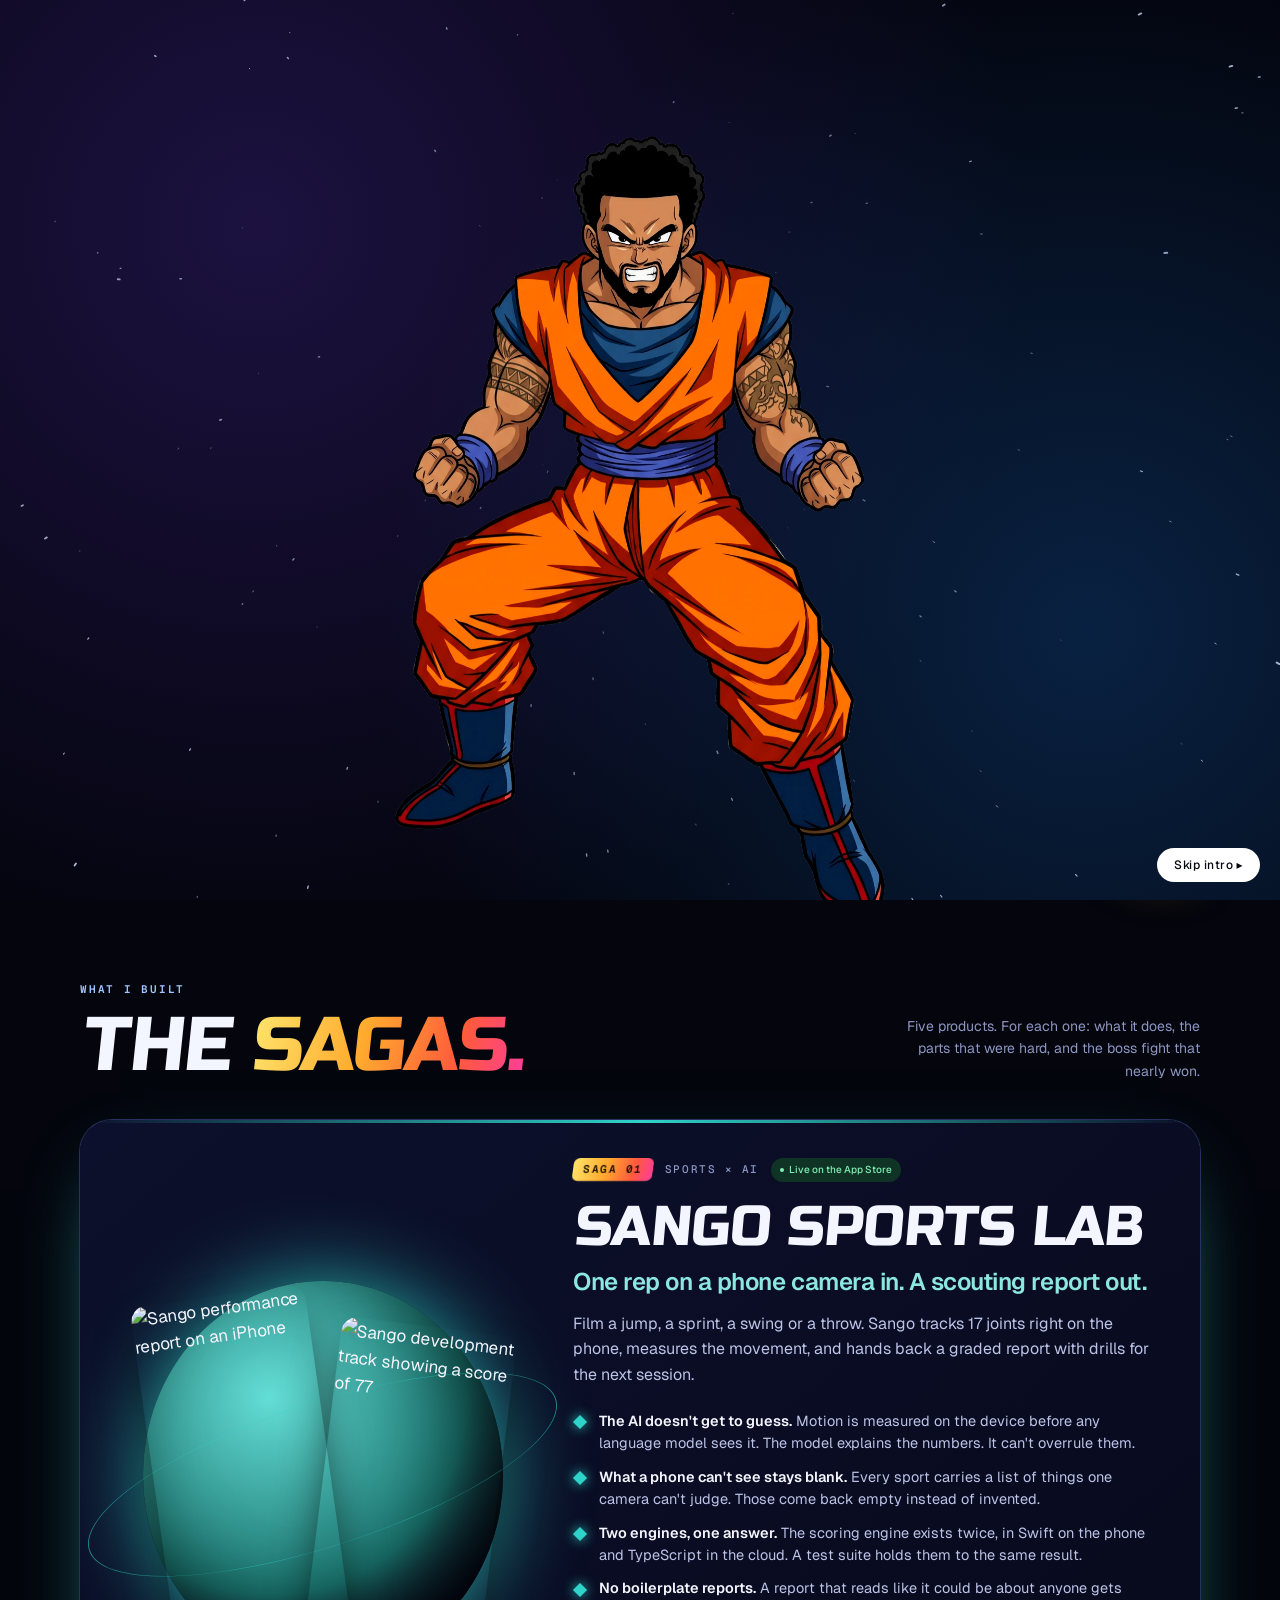
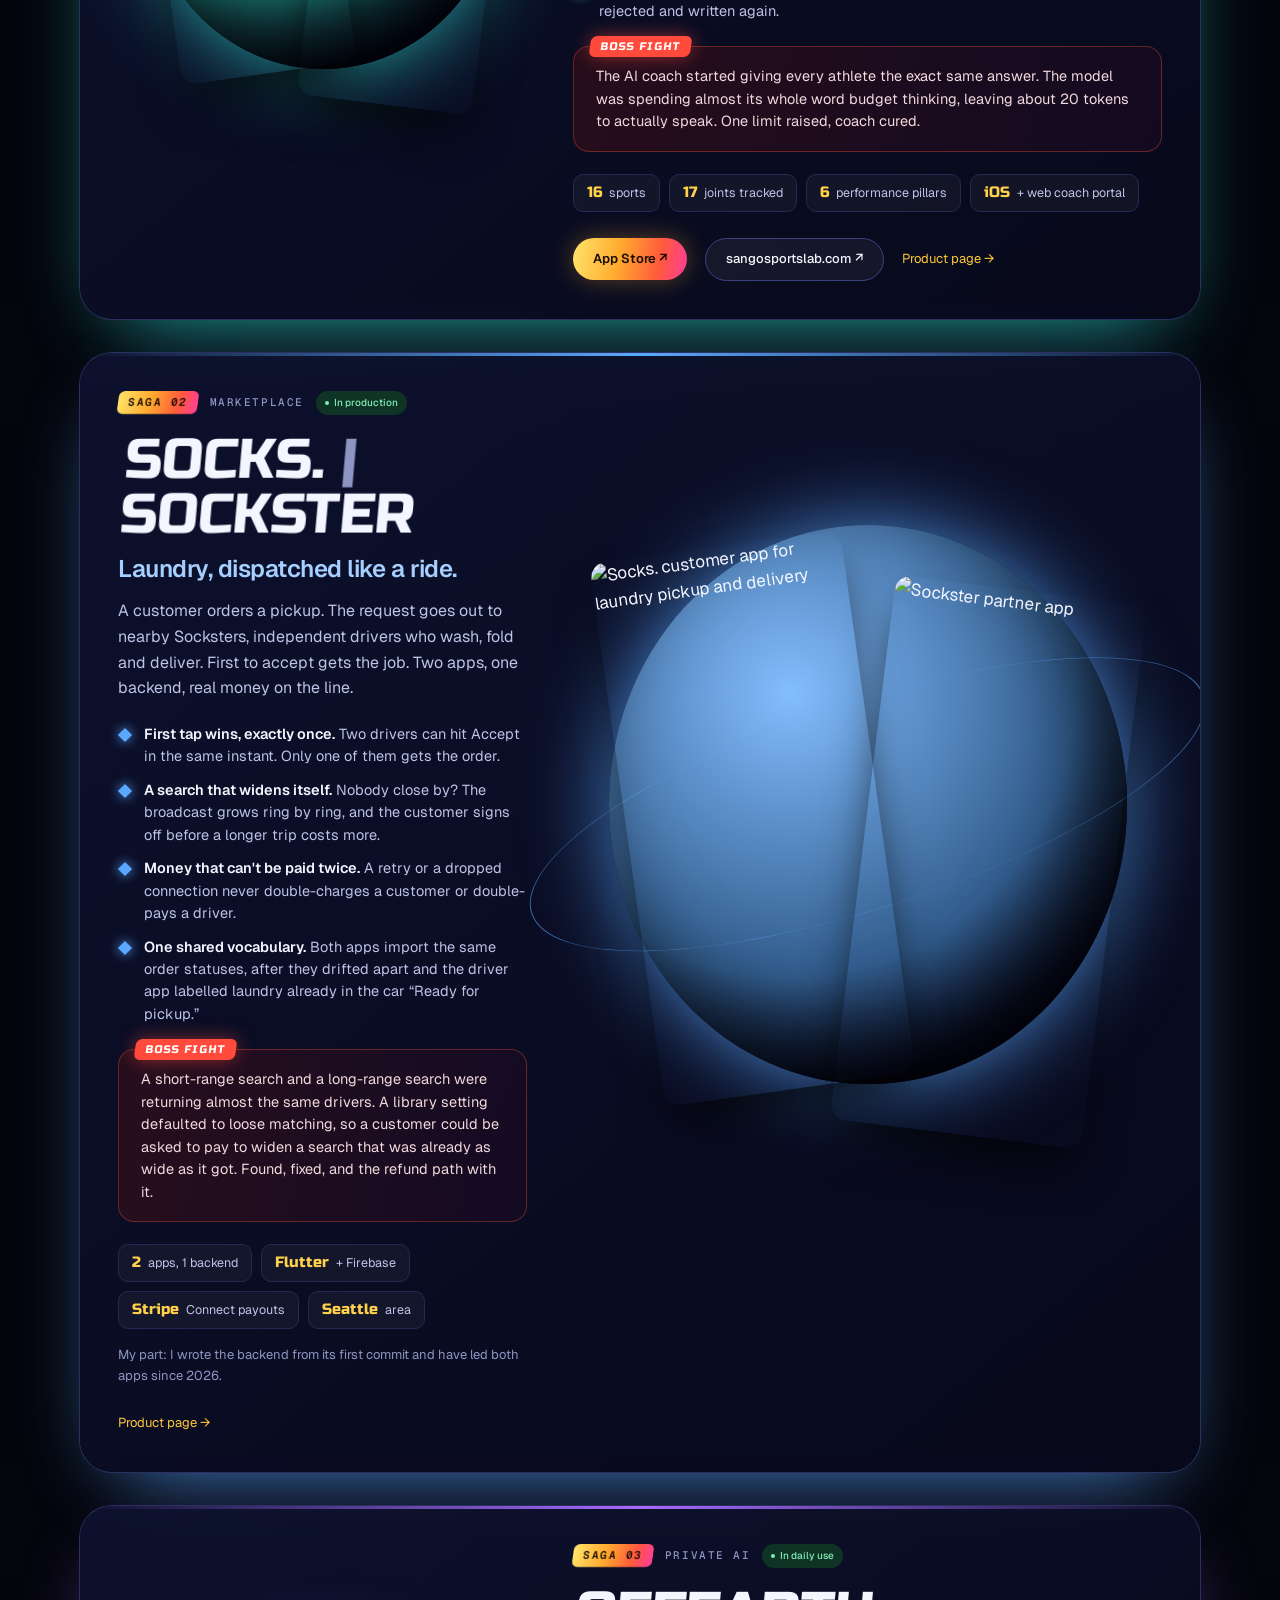
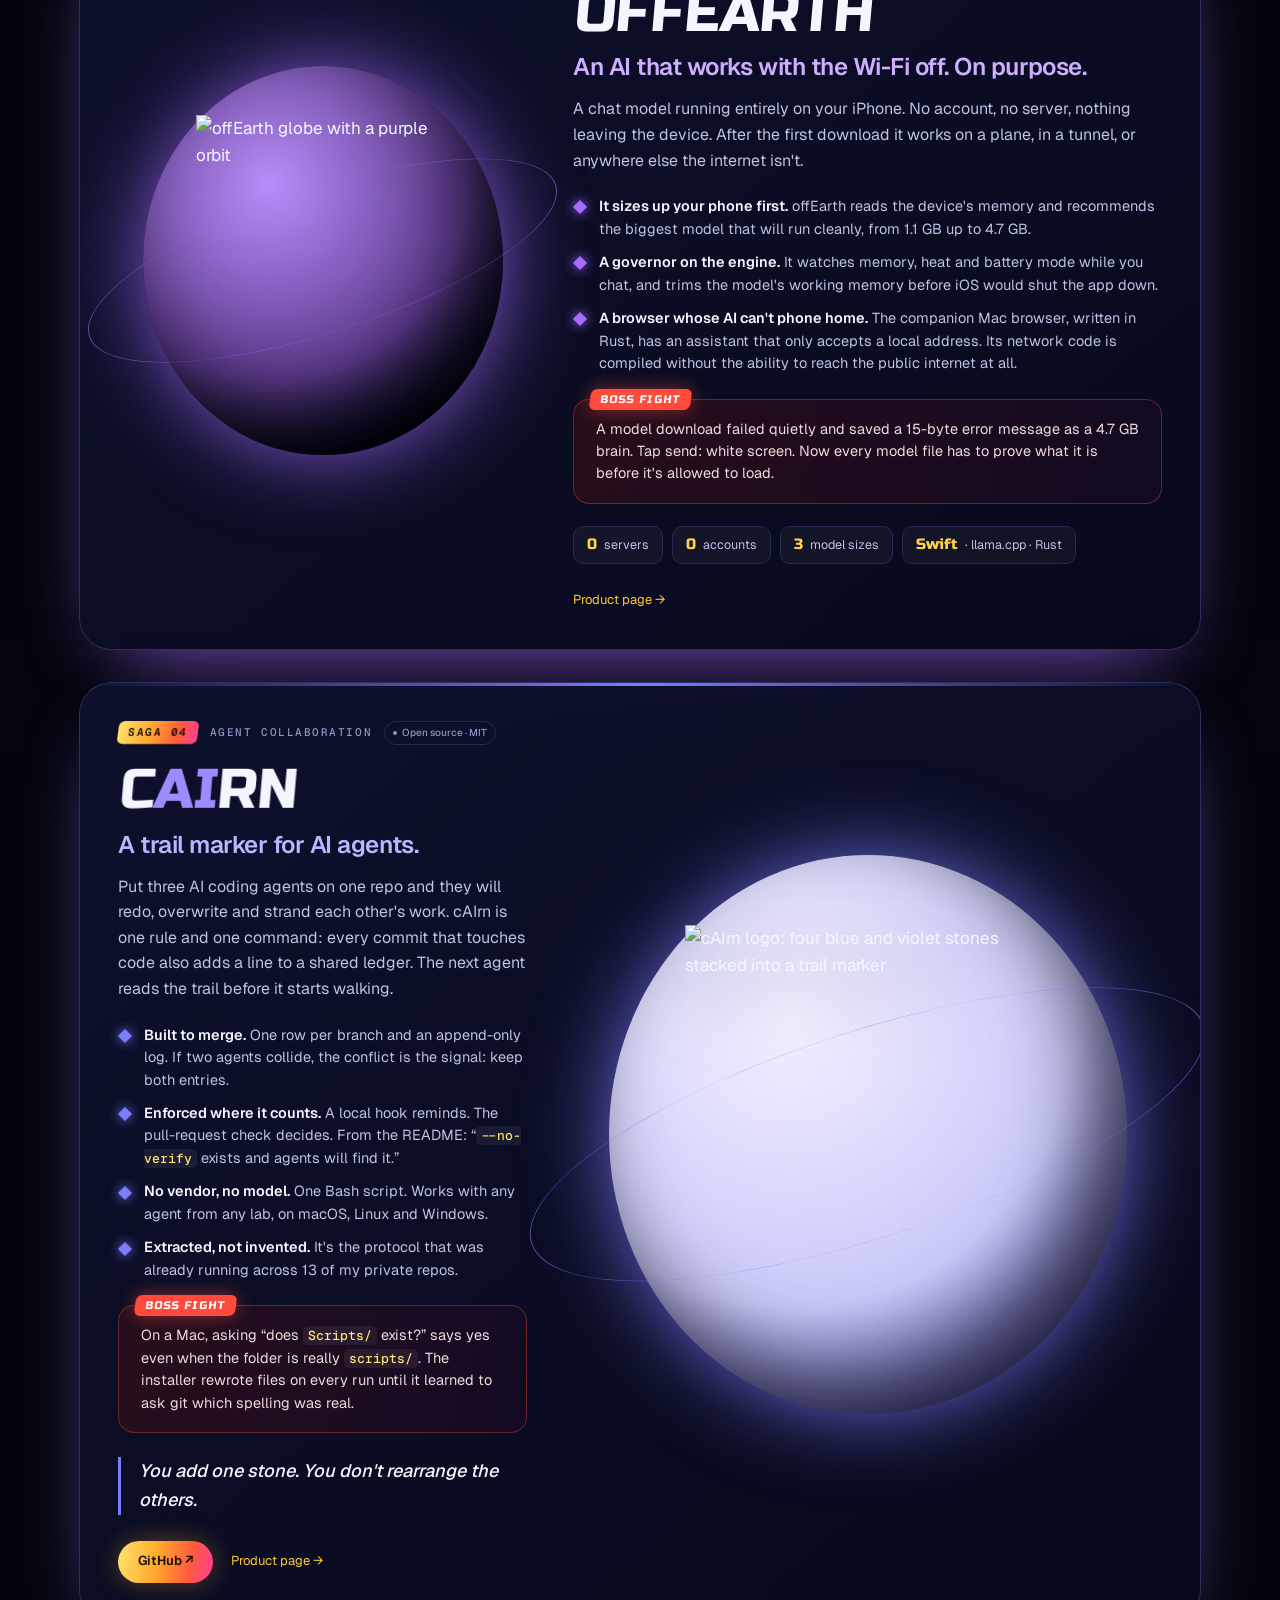
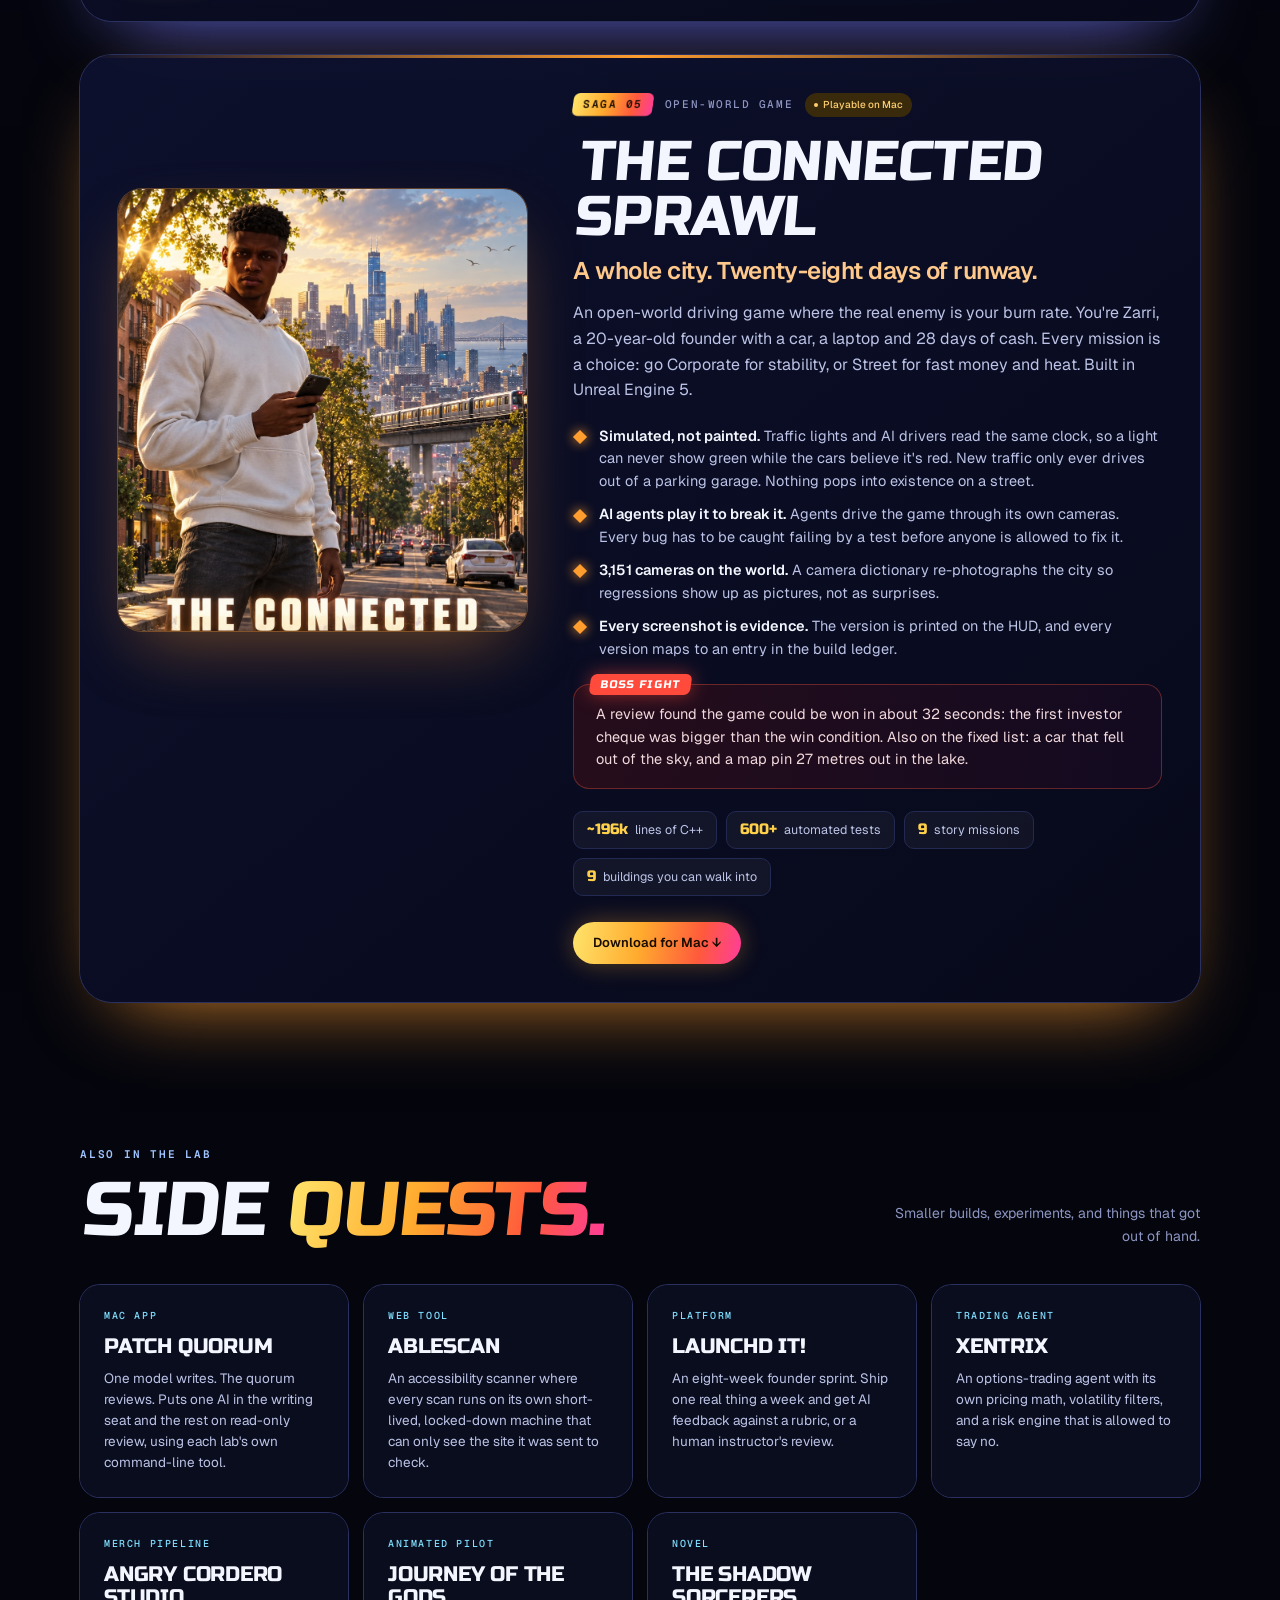
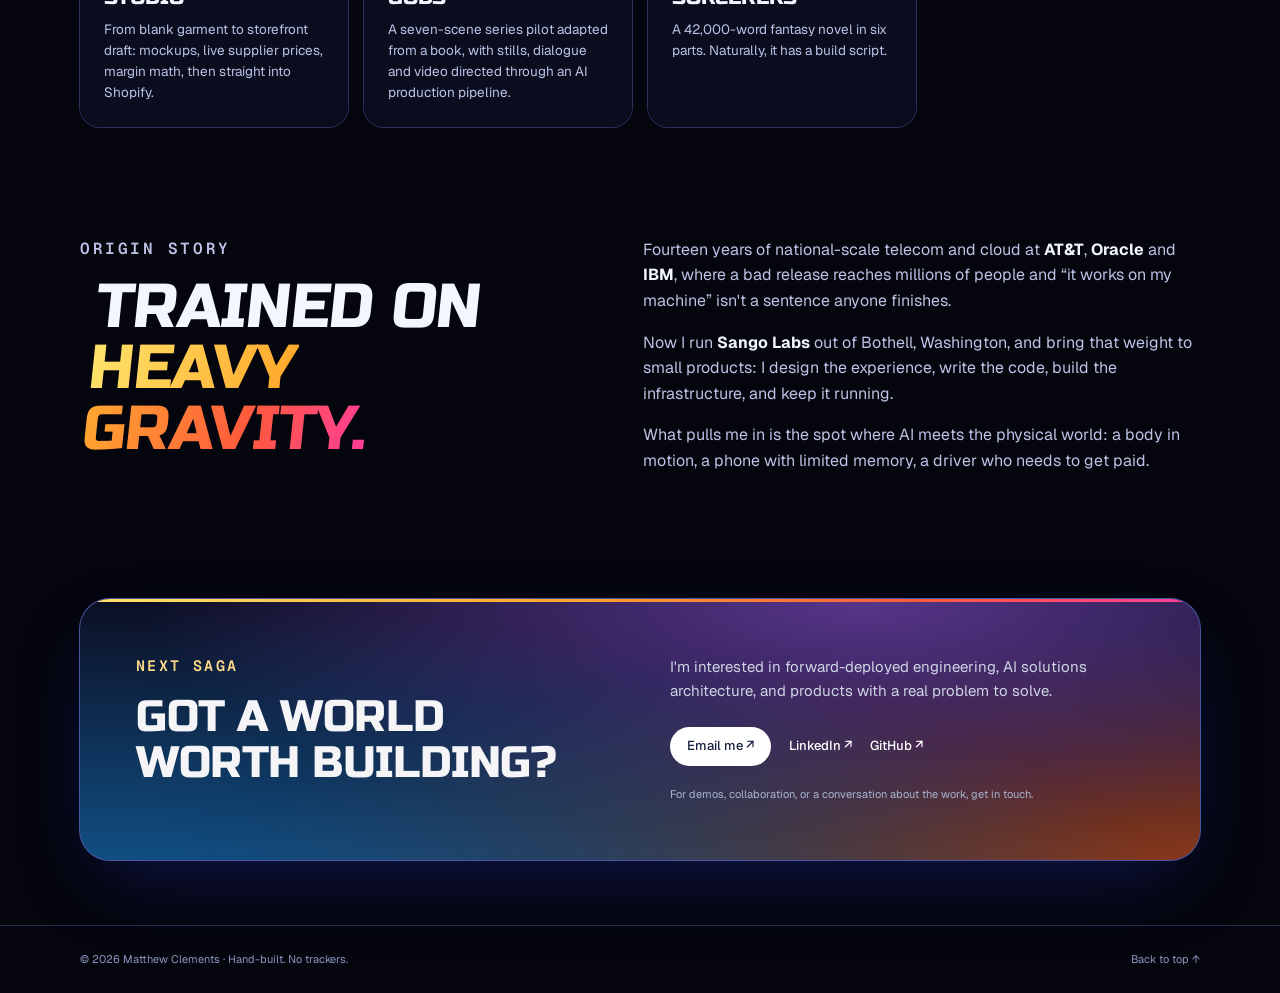
==== commit 2fdec21d: "Mark the staging copy as not for search engines Co-Authored-By: Claude Fable 5.2 <noreply@anthropic." ====
--- a/index.html
+++ b/index.html
@@ -2,6 +2,7 @@
 <html lang="en">
 <head>
 <meta charset="utf-8"/>
+<meta content="noindex, nofollow" name="robots"/>
 <meta content="width=device-width, initial-scale=1" name="viewport"/>
 <title>Matthew Clements — I build worlds</title>
 <meta content="A sports lab, a laundry marketplace, an AI that lives on your phone, a trail marker for AI agents, and an entire open-world city. Built by Matthew Clements." name="description"/>
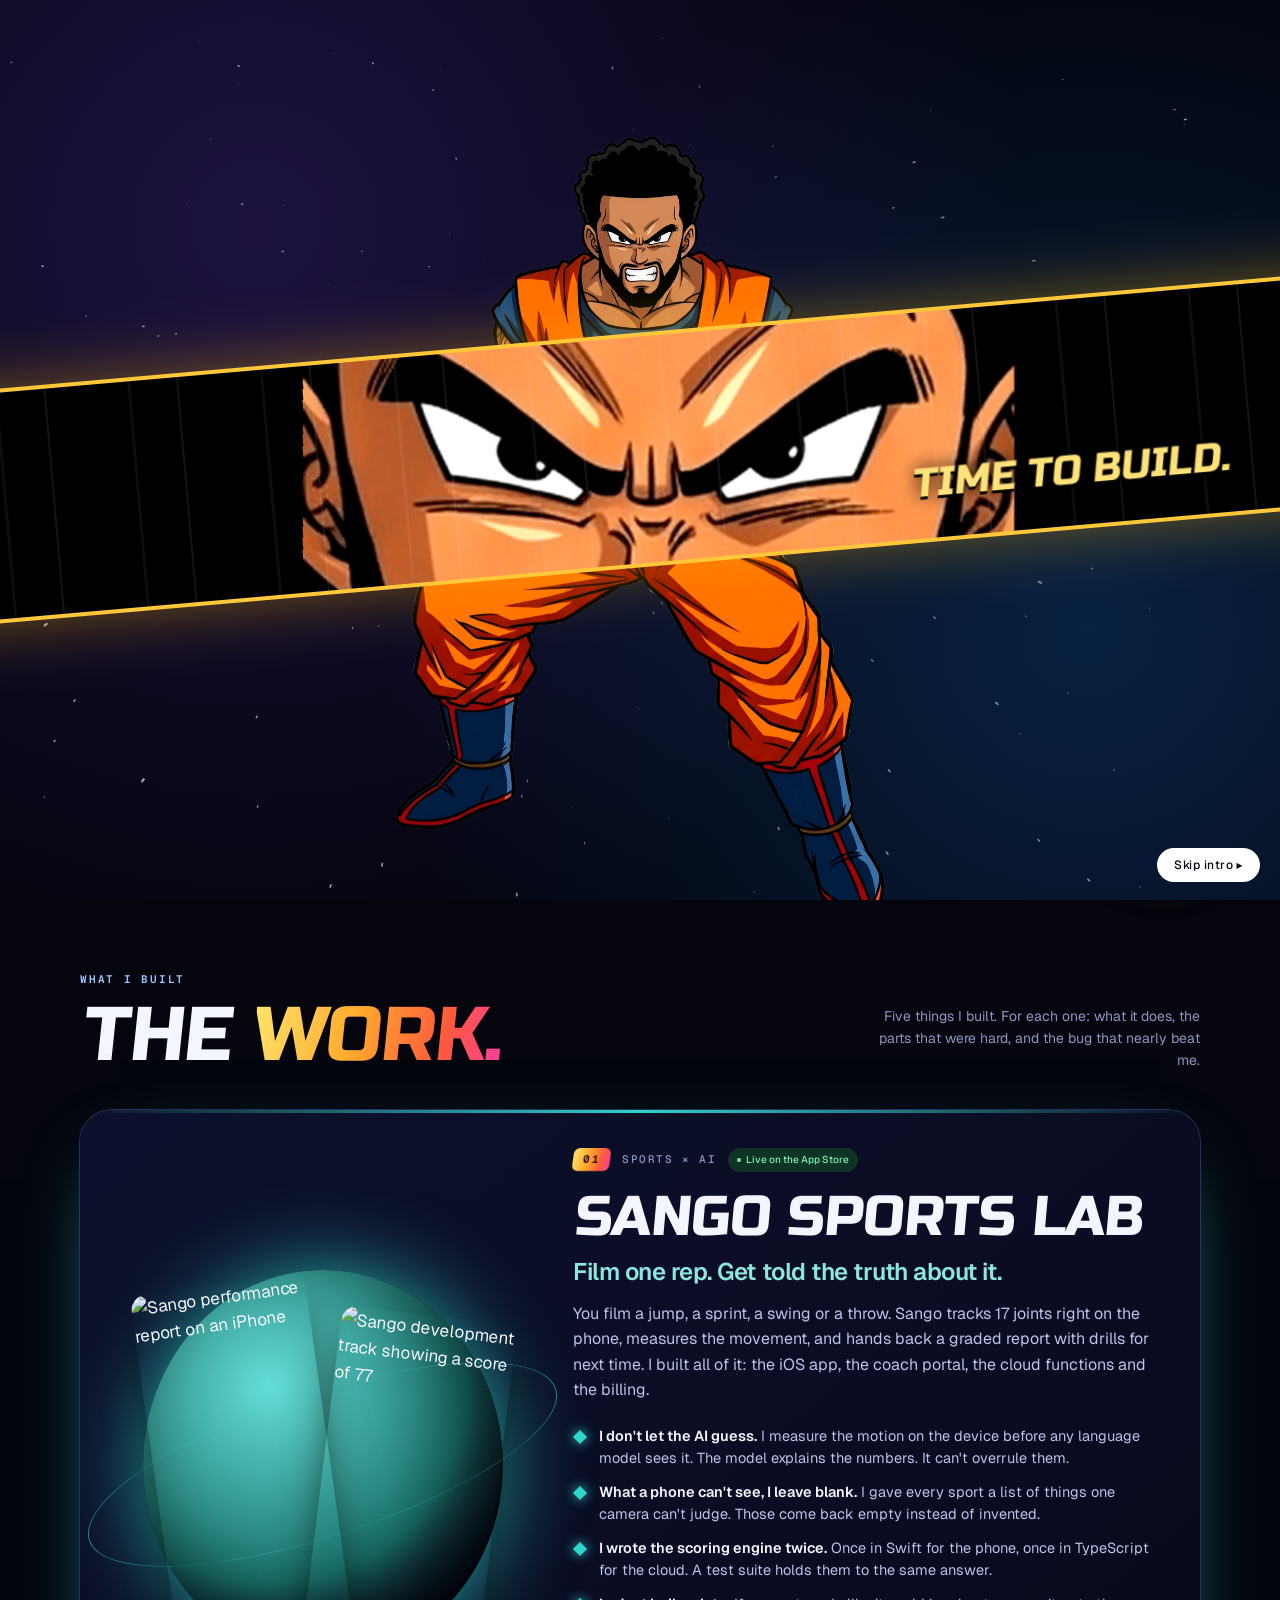
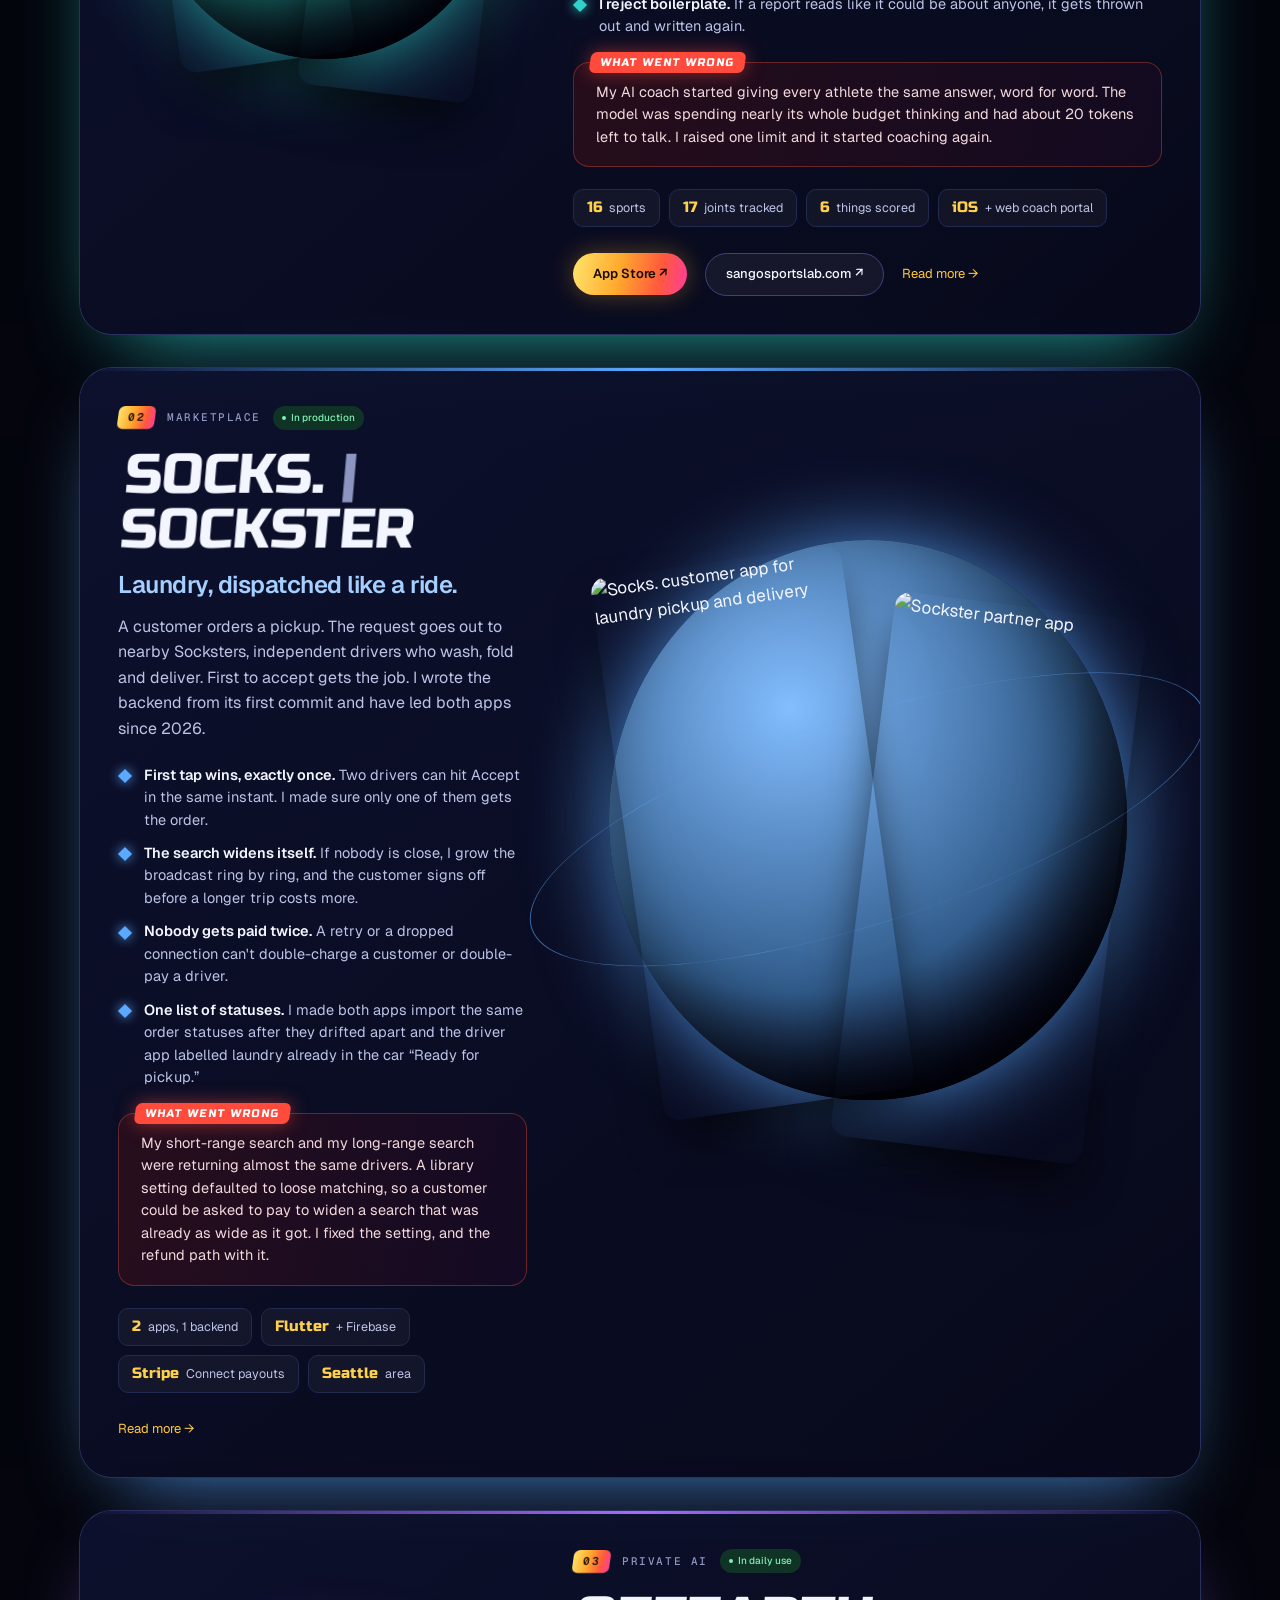
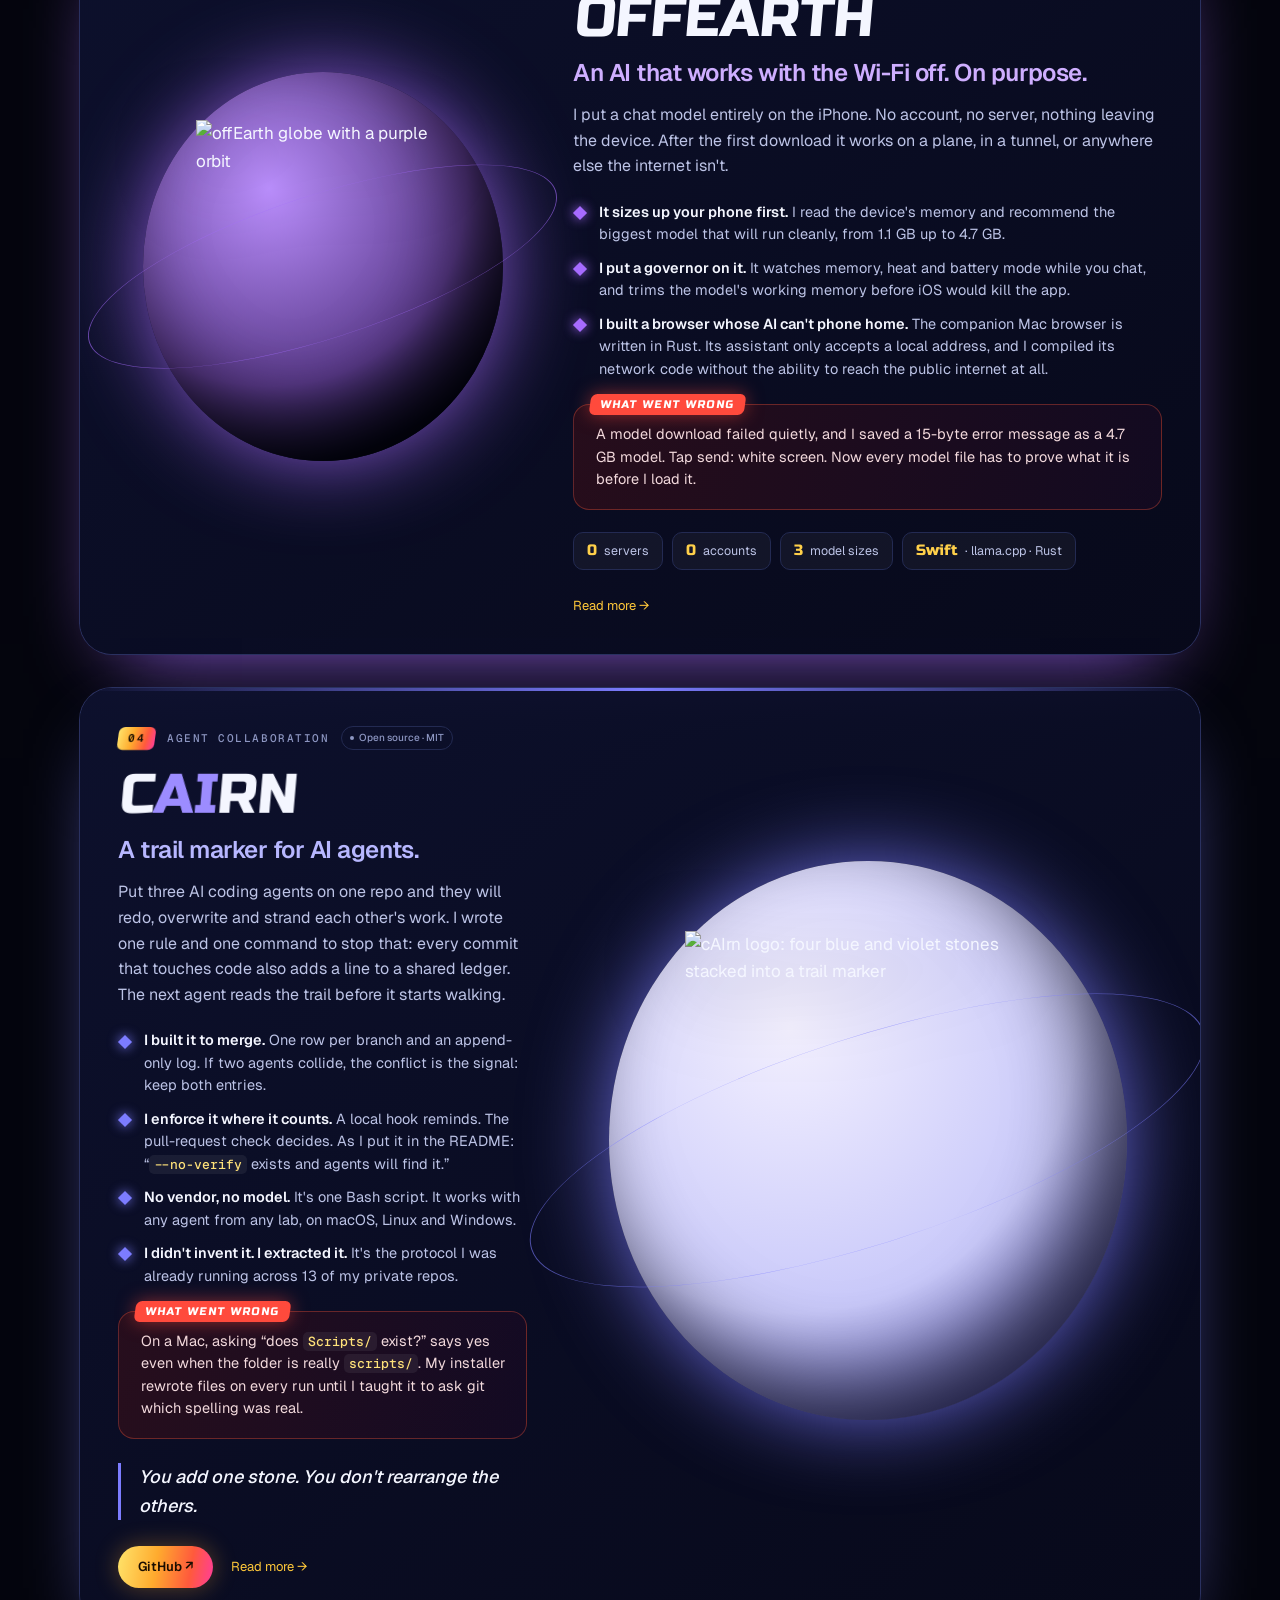
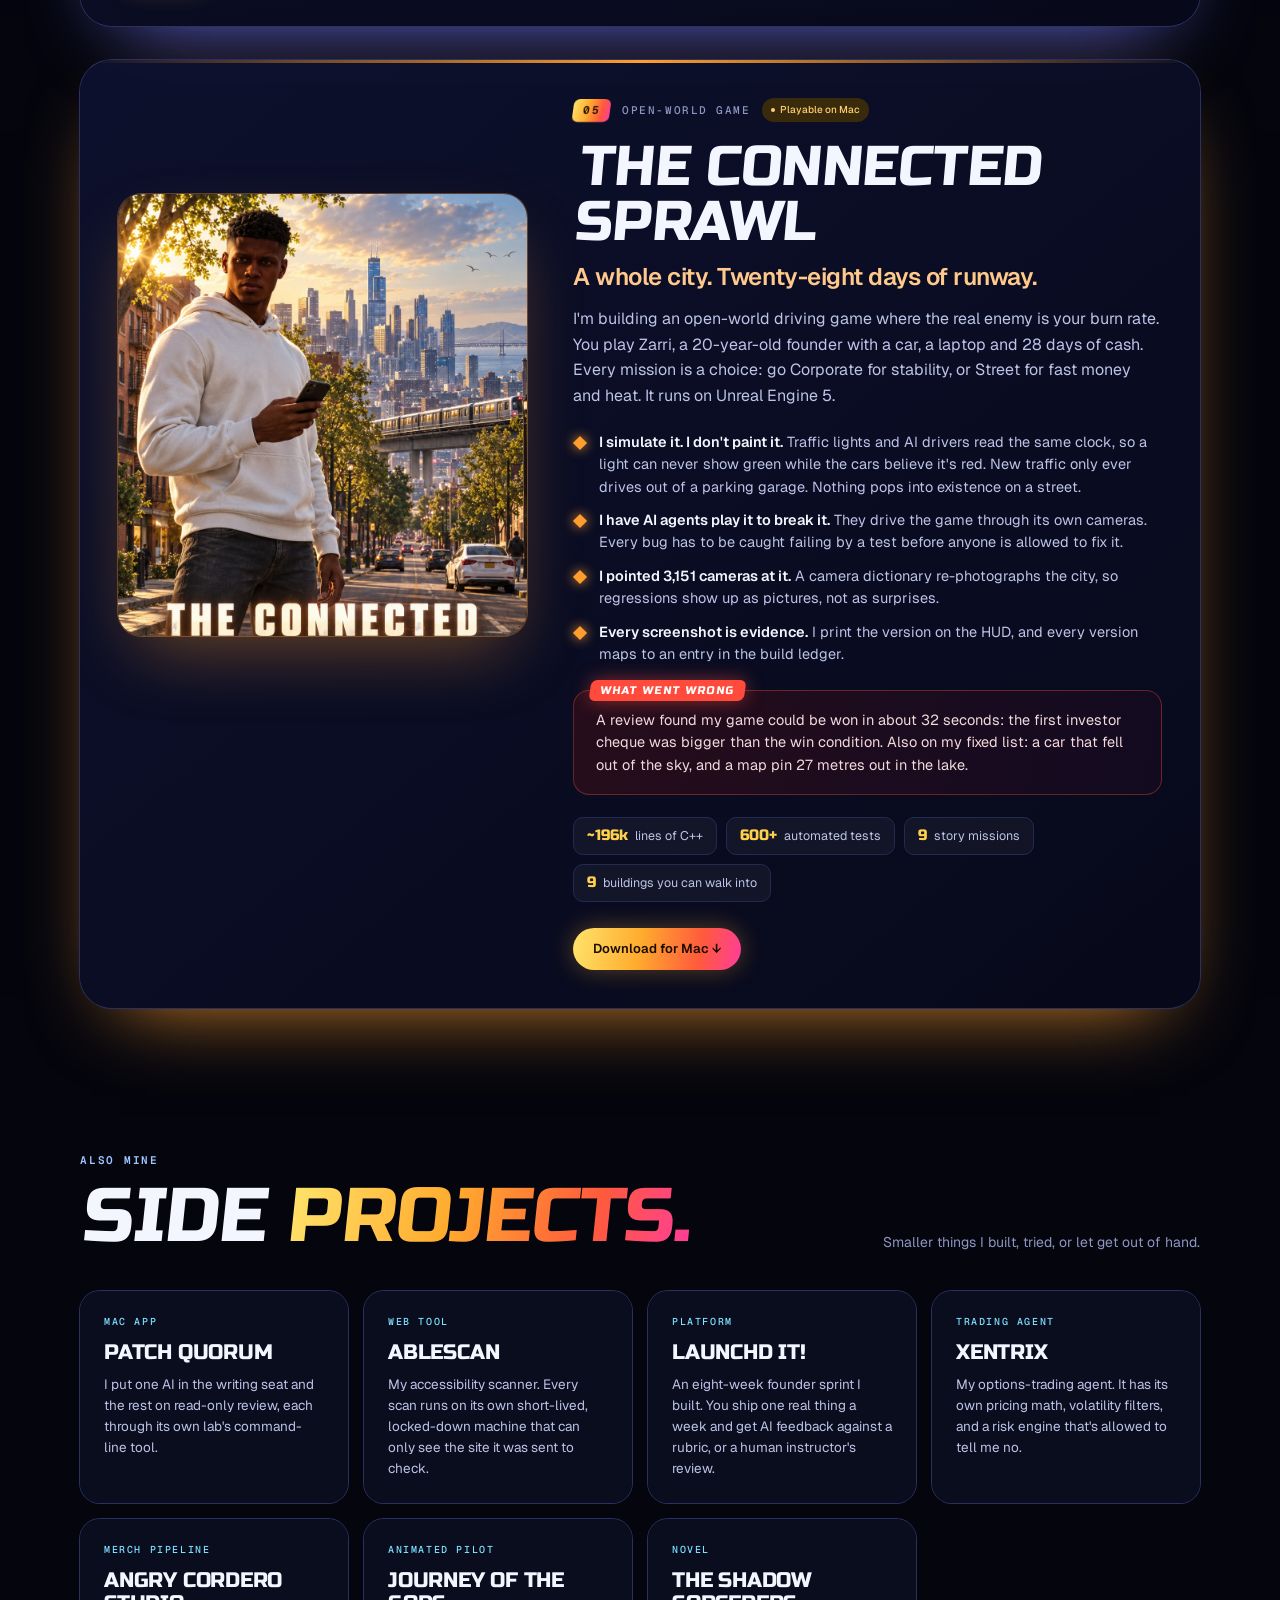
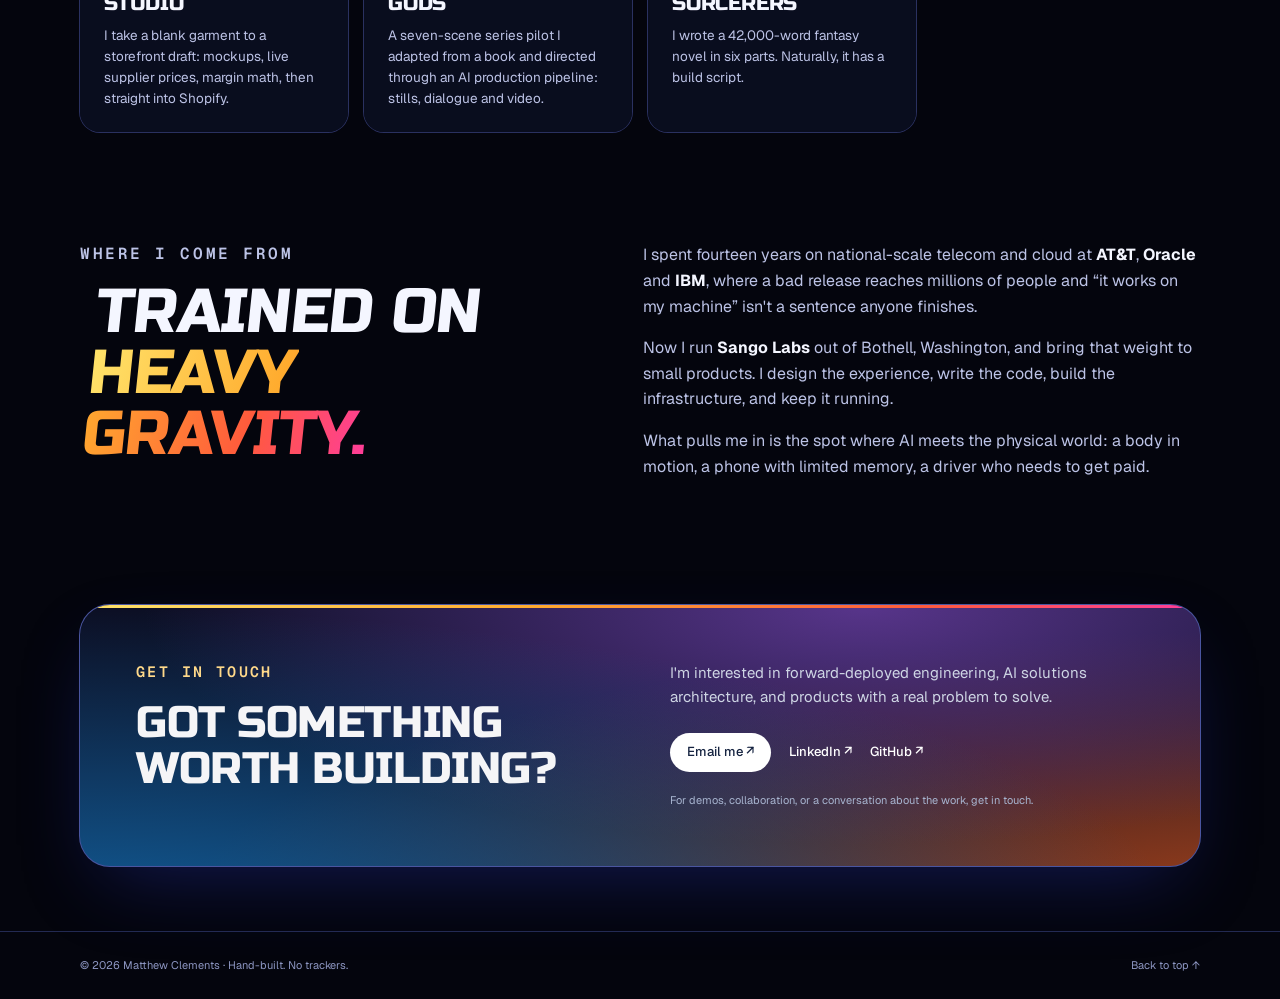
==== commit fc27e54b: "Merge branch 'galactic-redesign' into stagev2" ====
--- a/index.html
+++ b/index.html
@@ -38,7 +38,7 @@
     } catch (e) {}
   })();
 </script>
-<link href="assets/site.css?v=20261116-eyes" rel="stylesheet"/>
+<link href="assets/site.css?v=20261116-voice" rel="stylesheet"/>
 <link href="assets/intro.css?v=20261116-eyes" rel="stylesheet"/>
 <noscript><style>html.intro-pending::before{display:none}</style></noscript>
 <script defer="" src="assets/site.js?v=20261116-eyes"></script>
@@ -51,9 +51,9 @@
 <a aria-label="Matthew Clements — home" class="brand" href="./index.html"><span aria-hidden="true" class="brand-mark">mc</span><span>Matthew Clements</span></a>
 <div class="nav-right">
 <nav aria-label="Main navigation" class="nav-links">
-<a href="#sagas">The sagas</a>
-<a href="#sidequests">Side quests</a>
-<a class="nav-about" href="#origin">Origin</a>
+<a href="#work">The work</a>
+<a href="#side">Side projects</a>
+<a class="nav-about" href="#about">About</a>
 <a href="#contact">Contact</a>
 </nav>
 </div>
@@ -63,16 +63,16 @@
 <main id="main">
 <section aria-labelledby="intro-title" class="wrap hero-galaxy">
 <div class="hero-text">
-<p class="hero-eyebrow"><span aria-hidden="true" class="availability-dot"></span> Matthew Clements · builder of things that ship</p>
+<p class="hero-eyebrow"><span aria-hidden="true" class="availability-dot"></span> Matthew Clements · I build things and ship them</p>
 <h1 id="intro-title">I build <span>worlds.</span></h1>
-<p class="intro">A sports lab that reads your body from a phone video. A laundry marketplace that moves real money. An AI that works with the Wi-Fi off. A trail marker for AI agents. And an entire city you can drive through.</p>
-<p class="intro intro-small">One person. Design, code, infrastructure, App Store, 2 a.m. bug hunts. All of it.</p>
+<p class="intro">I built a sports lab that reads your body from a phone video. A laundry marketplace that moves real money. An AI that works with the Wi-Fi off. A rule that stops AI agents wrecking each other's work. And a city you can drive through.</p>
+<p class="intro intro-small">I design it, write it, ship it, and fix it at 2 a.m. when it breaks.</p>
 <div class="hero-actions">
-<a class="button button-primary" href="#sagas">Enter the sagas <span aria-hidden="true">↓</span></a>
+<a class="button button-primary" href="#work">See the work <span aria-hidden="true">↓</span></a>
 <button class="button button-secondary" id="replay-intro" type="button" hidden>Replay the intro <span aria-hidden="true">⚡</span></button>
 </div>
 <ul class="hero-tally" aria-label="At a glance">
-<li><b>5</b><span>worlds built</span></li>
+<li><b>5</b><span>things built</span></li>
 <li><b>2</b><span>live on the App Store</span></li>
 <li><b>1</b><span>open source</span></li>
 <li><b>1</b><span>whole city</span></li>
@@ -84,98 +84,97 @@
 </div>
 </section>
 
-<section aria-labelledby="sagas-title" class="wrap section" id="sagas">
+<section aria-labelledby="work-title" class="wrap section" id="work">
 <div class="section-heading">
 <div>
 <p class="eyebrow">What I built</p>
-<h2 id="sagas-title">The <span class="gradient-text">sagas.</span></h2>
-</div>
-<p class="section-note">Five products. For each one: what it does, the parts that were hard, and the boss fight that nearly won.</p>
+<h2 id="work-title">The <span class="gradient-text">work.</span></h2>
+</div>
+<p class="section-note">Five things I built. For each one: what it does, the parts that were hard, and the bug that nearly beat me.</p>
 </div>
 
 <article class="saga saga-sango" id="sango">
-<a class="saga-art" href="projects/sango/index.html" aria-label="Sango Sports Lab product page">
+<a class="saga-art" href="projects/sango/index.html" aria-label="Sango Sports Lab project page">
 <img alt="Sango performance report on an iPhone" height="1212" loading="lazy" src="assets/sango-report.webp" width="560"/>
 <img alt="Sango development track showing a score of 77" height="1212" loading="lazy" src="assets/sango-runway.webp" width="560"/>
 </a>
 <div class="saga-body">
-<p class="saga-no"><span>Saga 01</span> Sports × AI <span class="pill live">Live on the App Store</span></p>
+<p class="saga-no"><span>01</span> Sports × AI <span class="pill live">Live on the App Store</span></p>
 <h3>Sango Sports Lab</h3>
-<p class="saga-hook">One rep on a phone camera in. A scouting report out.</p>
-<p>Film a jump, a sprint, a swing or a throw. Sango tracks 17 joints right on the phone, measures the movement, and hands back a graded report with drills for the next session.</p>
-<ul class="feats">
-<li><b>The AI doesn't get to guess.</b> Motion is measured on the device before any language model sees it. The model explains the numbers. It can't overrule them.</li>
-<li><b>What a phone can't see stays blank.</b> Every sport carries a list of things one camera can't judge. Those come back empty instead of invented.</li>
-<li><b>Two engines, one answer.</b> The scoring engine exists twice, in Swift on the phone and TypeScript in the cloud. A test suite holds them to the same result.</li>
-<li><b>No boilerplate reports.</b> A report that reads like it could be about anyone gets rejected and written again.</li>
-</ul>
-<div class="boss"><span>Boss fight</span><p>The AI coach started giving every athlete the exact same answer. The model was spending almost its whole word budget thinking, leaving about 20 tokens to actually speak. One limit raised, coach cured.</p></div>
-<ul class="stats"><li><b>16</b> sports</li><li><b>17</b> joints tracked</li><li><b>6</b> performance pillars</li><li><b>iOS</b> + web coach portal</li></ul>
-<div class="saga-links"><a class="button button-primary" href="https://apps.apple.com/us/app/sango-sports-lab/id6760807570" rel="noopener" target="_blank">App Store ↗</a><a class="button button-secondary" href="https://sangosportslab.com" rel="noopener" target="_blank">sangosportslab.com ↗</a><a href="projects/sango/index.html">Product page →</a></div>
+<p class="saga-hook">Film one rep. Get told the truth about it.</p>
+<p>You film a jump, a sprint, a swing or a throw. Sango tracks 17 joints right on the phone, measures the movement, and hands back a graded report with drills for next time. I built all of it: the iOS app, the coach portal, the cloud functions and the billing.</p>
+<ul class="feats">
+<li><b>I don't let the AI guess.</b> I measure the motion on the device before any language model sees it. The model explains the numbers. It can't overrule them.</li>
+<li><b>What a phone can't see, I leave blank.</b> I gave every sport a list of things one camera can't judge. Those come back empty instead of invented.</li>
+<li><b>I wrote the scoring engine twice.</b> Once in Swift for the phone, once in TypeScript for the cloud. A test suite holds them to the same answer.</li>
+<li><b>I reject boilerplate.</b> If a report reads like it could be about anyone, it gets thrown out and written again.</li>
+</ul>
+<div class="boss"><span>What went wrong</span><p>My AI coach started giving every athlete the same answer, word for word. The model was spending nearly its whole budget thinking and had about 20 tokens left to talk. I raised one limit and it started coaching again.</p></div>
+<ul class="stats"><li><b>16</b> sports</li><li><b>17</b> joints tracked</li><li><b>6</b> things scored</li><li><b>iOS</b> + web coach portal</li></ul>
+<div class="saga-links"><a class="button button-primary" href="https://apps.apple.com/us/app/sango-sports-lab/id6760807570" rel="noopener" target="_blank">App Store ↗</a><a class="button button-secondary" href="https://sangosportslab.com" rel="noopener" target="_blank">sangosportslab.com ↗</a><a href="projects/sango/index.html">Read more →</a></div>
 </div>
 </article>
 
 <article class="saga saga-socks flip" id="socks">
-<a class="saga-art" href="projects/socks/index.html" aria-label="Socks. and Sockster product page">
+<a class="saga-art" href="projects/socks/index.html" aria-label="Socks. and Sockster project page">
 <img alt="Socks. customer app for laundry pickup and delivery" height="1212" loading="lazy" src="assets/scks-customer.webp" width="560"/>
 <img alt="Sockster partner app" height="1212" loading="lazy" src="assets/scks-driver.webp" width="560"/>
 </a>
 <div class="saga-body">
-<p class="saga-no"><span>Saga 02</span> Marketplace <span class="pill live">In production</span></p>
+<p class="saga-no"><span>02</span> Marketplace <span class="pill live">In production</span></p>
 <h3>Socks. <i>|</i> Sockster</h3>
 <p class="saga-hook">Laundry, dispatched like a ride.</p>
-<p>A customer orders a pickup. The request goes out to nearby Socksters, independent drivers who wash, fold and deliver. First to accept gets the job. Two apps, one backend, real money on the line.</p>
-<ul class="feats">
-<li><b>First tap wins, exactly once.</b> Two drivers can hit Accept in the same instant. Only one of them gets the order.</li>
-<li><b>A search that widens itself.</b> Nobody close by? The broadcast grows ring by ring, and the customer signs off before a longer trip costs more.</li>
-<li><b>Money that can't be paid twice.</b> A retry or a dropped connection never double-charges a customer or double-pays a driver.</li>
-<li><b>One shared vocabulary.</b> Both apps import the same order statuses, after they drifted apart and the driver app labelled laundry already in the car “Ready for pickup.”</li>
-</ul>
-<div class="boss"><span>Boss fight</span><p>A short-range search and a long-range search were returning almost the same drivers. A library setting defaulted to loose matching, so a customer could be asked to pay to widen a search that was already as wide as it got. Found, fixed, and the refund path with it.</p></div>
+<p>A customer orders a pickup. The request goes out to nearby Socksters, independent drivers who wash, fold and deliver. First to accept gets the job. I wrote the backend from its first commit and have led both apps since 2026.</p>
+<ul class="feats">
+<li><b>First tap wins, exactly once.</b> Two drivers can hit Accept in the same instant. I made sure only one of them gets the order.</li>
+<li><b>The search widens itself.</b> If nobody is close, I grow the broadcast ring by ring, and the customer signs off before a longer trip costs more.</li>
+<li><b>Nobody gets paid twice.</b> A retry or a dropped connection can't double-charge a customer or double-pay a driver.</li>
+<li><b>One list of statuses.</b> I made both apps import the same order statuses after they drifted apart and the driver app labelled laundry already in the car “Ready for pickup.”</li>
+</ul>
+<div class="boss"><span>What went wrong</span><p>My short-range search and my long-range search were returning almost the same drivers. A library setting defaulted to loose matching, so a customer could be asked to pay to widen a search that was already as wide as it got. I fixed the setting, and the refund path with it.</p></div>
 <ul class="stats"><li><b>2</b> apps, 1 backend</li><li><b>Flutter</b> + Firebase</li><li><b>Stripe</b> Connect payouts</li><li><b>Seattle</b> area</li></ul>
-<p class="saga-role">My part: I wrote the backend from its first commit and have led both apps since 2026.</p>
-<div class="saga-links"><a href="projects/socks/index.html">Product page →</a></div>
+<div class="saga-links"><a href="projects/socks/index.html">Read more →</a></div>
 </div>
 </article>
 
 <article class="saga saga-offearth" id="offearth">
-<a class="saga-art" href="projects/offearth/index.html" aria-label="offEarth product page">
+<a class="saga-art" href="projects/offearth/index.html" aria-label="offEarth project page">
 <img alt="offEarth globe with a purple orbit" class="art-logo" height="768" loading="lazy" src="assets/offearth-logo.png" width="768"/>
 </a>
 <div class="saga-body">
-<p class="saga-no"><span>Saga 03</span> Private AI <span class="pill use">In daily use</span></p>
+<p class="saga-no"><span>03</span> Private AI <span class="pill use">In daily use</span></p>
 <h3>offEarth</h3>
 <p class="saga-hook">An AI that works with the Wi-Fi off. On purpose.</p>
-<p>A chat model running entirely on your iPhone. No account, no server, nothing leaving the device. After the first download it works on a plane, in a tunnel, or anywhere else the internet isn't.</p>
-<ul class="feats">
-<li><b>It sizes up your phone first.</b> offEarth reads the device's memory and recommends the biggest model that will run cleanly, from 1.1 GB up to 4.7 GB.</li>
-<li><b>A governor on the engine.</b> It watches memory, heat and battery mode while you chat, and trims the model's working memory before iOS would shut the app down.</li>
-<li><b>A browser whose AI can't phone home.</b> The companion Mac browser, written in Rust, has an assistant that only accepts a local address. Its network code is compiled without the ability to reach the public internet at all.</li>
-</ul>
-<div class="boss"><span>Boss fight</span><p>A model download failed quietly and saved a 15-byte error message as a 4.7 GB brain. Tap send: white screen. Now every model file has to prove what it is before it's allowed to load.</p></div>
+<p>I put a chat model entirely on the iPhone. No account, no server, nothing leaving the device. After the first download it works on a plane, in a tunnel, or anywhere else the internet isn't.</p>
+<ul class="feats">
+<li><b>It sizes up your phone first.</b> I read the device's memory and recommend the biggest model that will run cleanly, from 1.1 GB up to 4.7 GB.</li>
+<li><b>I put a governor on it.</b> It watches memory, heat and battery mode while you chat, and trims the model's working memory before iOS would kill the app.</li>
+<li><b>I built a browser whose AI can't phone home.</b> The companion Mac browser is written in Rust. Its assistant only accepts a local address, and I compiled its network code without the ability to reach the public internet at all.</li>
+</ul>
+<div class="boss"><span>What went wrong</span><p>A model download failed quietly, and I saved a 15-byte error message as a 4.7 GB model. Tap send: white screen. Now every model file has to prove what it is before I load it.</p></div>
 <ul class="stats"><li><b>0</b> servers</li><li><b>0</b> accounts</li><li><b>3</b> model sizes</li><li><b>Swift</b> · llama.cpp · Rust</li></ul>
-<div class="saga-links"><a href="projects/offearth/index.html">Product page →</a></div>
+<div class="saga-links"><a href="projects/offearth/index.html">Read more →</a></div>
 </div>
 </article>
 
 <article class="saga saga-cairn flip" id="cairn">
-<a class="saga-art" href="projects/cairn/index.html" aria-label="cAIrn product page">
+<a class="saga-art" href="projects/cairn/index.html" aria-label="cAIrn project page">
 <img alt="cAIrn logo: four blue and violet stones stacked into a trail marker" class="art-logo" height="256" loading="lazy" src="assets/cairn-logo.svg" width="256"/>
 </a>
 <div class="saga-body">
-<p class="saga-no"><span>Saga 04</span> Agent collaboration <span class="pill">Open source · MIT</span></p>
+<p class="saga-no"><span>04</span> Agent collaboration <span class="pill">Open source · MIT</span></p>
 <h3>c<em>AI</em>rn</h3>
 <p class="saga-hook">A trail marker for AI agents.</p>
-<p>Put three AI coding agents on one repo and they will redo, overwrite and strand each other's work. cAIrn is one rule and one command: every commit that touches code also adds a line to a shared ledger. The next agent reads the trail before it starts walking.</p>
-<ul class="feats">
-<li><b>Built to merge.</b> One row per branch and an append-only log. If two agents collide, the conflict is the signal: keep both entries.</li>
-<li><b>Enforced where it counts.</b> A local hook reminds. The pull-request check decides. From the README: “<code>--no-verify</code> exists and agents will find it.”</li>
-<li><b>No vendor, no model.</b> One Bash script. Works with any agent from any lab, on macOS, Linux and Windows.</li>
-<li><b>Extracted, not invented.</b> It's the protocol that was already running across 13 of my private repos.</li>
-</ul>
-<div class="boss"><span>Boss fight</span><p>On a Mac, asking “does <code>Scripts/</code> exist?” says yes even when the folder is really <code>scripts/</code>. The installer rewrote files on every run until it learned to ask git which spelling was real.</p></div>
+<p>Put three AI coding agents on one repo and they will redo, overwrite and strand each other's work. I wrote one rule and one command to stop that: every commit that touches code also adds a line to a shared ledger. The next agent reads the trail before it starts walking.</p>
+<ul class="feats">
+<li><b>I built it to merge.</b> One row per branch and an append-only log. If two agents collide, the conflict is the signal: keep both entries.</li>
+<li><b>I enforce it where it counts.</b> A local hook reminds. The pull-request check decides. As I put it in the README: “<code>--no-verify</code> exists and agents will find it.”</li>
+<li><b>No vendor, no model.</b> It's one Bash script. It works with any agent from any lab, on macOS, Linux and Windows.</li>
+<li><b>I didn't invent it. I extracted it.</b> It's the protocol I was already running across 13 of my private repos.</li>
+</ul>
+<div class="boss"><span>What went wrong</span><p>On a Mac, asking “does <code>Scripts/</code> exist?” says yes even when the folder is really <code>scripts/</code>. My installer rewrote files on every run until I taught it to ask git which spelling was real.</p></div>
 <blockquote class="saga-quote">You add one stone. You don't rearrange the others.</blockquote>
-<div class="saga-links"><a class="button button-primary" href="https://github.com/mcclements02/cairn" rel="noopener" target="_blank">GitHub ↗</a><a href="projects/cairn/index.html">Product page →</a></div>
+<div class="saga-links"><a class="button button-primary" href="https://github.com/mcclements02/cairn" rel="noopener" target="_blank">GitHub ↗</a><a href="projects/cairn/index.html">Read more →</a></div>
 </div>
 </article>
 
@@ -184,50 +183,50 @@
 <img alt="The Connected Sprawl cover: Zarri in a white hoodie on a city street at golden hour" height="1536" loading="lazy" src="assets/connectedsprawl-cover.jpg" width="1024"/>
 </a>
 <div class="saga-body">
-<p class="saga-no"><span>Saga 05</span> Open-world game <span class="pill build">Playable on Mac</span></p>
+<p class="saga-no"><span>05</span> Open-world game <span class="pill build">Playable on Mac</span></p>
 <h3>The Connected Sprawl</h3>
 <p class="saga-hook">A whole city. Twenty-eight days of runway.</p>
-<p>An open-world driving game where the real enemy is your burn rate. You're Zarri, a 20-year-old founder with a car, a laptop and 28 days of cash. Every mission is a choice: go Corporate for stability, or Street for fast money and heat. Built in Unreal Engine 5.</p>
-<ul class="feats">
-<li><b>Simulated, not painted.</b> Traffic lights and AI drivers read the same clock, so a light can never show green while the cars believe it's red. New traffic only ever drives out of a parking garage. Nothing pops into existence on a street.</li>
-<li><b>AI agents play it to break it.</b> Agents drive the game through its own cameras. Every bug has to be caught failing by a test before anyone is allowed to fix it.</li>
-<li><b>3,151 cameras on the world.</b> A camera dictionary re-photographs the city so regressions show up as pictures, not as surprises.</li>
-<li><b>Every screenshot is evidence.</b> The version is printed on the HUD, and every version maps to an entry in the build ledger.</li>
-</ul>
-<div class="boss"><span>Boss fight</span><p>A review found the game could be won in about 32 seconds: the first investor cheque was bigger than the win condition. Also on the fixed list: a car that fell out of the sky, and a map pin 27 metres out in the lake.</p></div>
+<p>I'm building an open-world driving game where the real enemy is your burn rate. You play Zarri, a 20-year-old founder with a car, a laptop and 28 days of cash. Every mission is a choice: go Corporate for stability, or Street for fast money and heat. It runs on Unreal Engine 5.</p>
+<ul class="feats">
+<li><b>I simulate it. I don't paint it.</b> Traffic lights and AI drivers read the same clock, so a light can never show green while the cars believe it's red. New traffic only ever drives out of a parking garage. Nothing pops into existence on a street.</li>
+<li><b>I have AI agents play it to break it.</b> They drive the game through its own cameras. Every bug has to be caught failing by a test before anyone is allowed to fix it.</li>
+<li><b>I pointed 3,151 cameras at it.</b> A camera dictionary re-photographs the city, so regressions show up as pictures, not as surprises.</li>
+<li><b>Every screenshot is evidence.</b> I print the version on the HUD, and every version maps to an entry in the build ledger.</li>
+</ul>
+<div class="boss"><span>What went wrong</span><p>A review found my game could be won in about 32 seconds: the first investor cheque was bigger than the win condition. Also on my fixed list: a car that fell out of the sky, and a map pin 27 metres out in the lake.</p></div>
 <ul class="stats"><li><b>~196k</b> lines of C++</li><li><b>600+</b> automated tests</li><li><b>9</b> story missions</li><li><b>9</b> buildings you can walk into</li></ul>
 <div class="saga-links"><a class="button button-primary" href="projects/connectedsprawl/index.html">Download for Mac ↓</a></div>
 </div>
 </article>
 </section>
 
-<section aria-labelledby="side-title" class="wrap section" id="sidequests">
+<section aria-labelledby="side-title" class="wrap section" id="side">
 <div class="section-heading">
 <div>
-<p class="eyebrow">Also in the lab</p>
-<h2 id="side-title">Side <span class="gradient-text">quests.</span></h2>
-</div>
-<p class="section-note">Smaller builds, experiments, and things that got out of hand.</p>
+<p class="eyebrow">Also mine</p>
+<h2 id="side-title">Side <span class="gradient-text">projects.</span></h2>
+</div>
+<p class="section-note">Smaller things I built, tried, or let get out of hand.</p>
 </div>
 <div class="quests">
-<article class="quest"><p class="quest-tag">Mac app</p><h3>Patch Quorum</h3><p>One model writes. The quorum reviews. Puts one AI in the writing seat and the rest on read-only review, using each lab's own command-line tool.</p></article>
-<article class="quest"><p class="quest-tag">Web tool</p><h3>AbleScan</h3><p>An accessibility scanner where every scan runs on its own short-lived, locked-down machine that can only see the site it was sent to check.</p></article>
-<article class="quest"><p class="quest-tag">Platform</p><h3>LaunchD It!</h3><p>An eight-week founder sprint. Ship one real thing a week and get AI feedback against a rubric, or a human instructor's review.</p></article>
-<article class="quest"><p class="quest-tag">Trading agent</p><h3>Xentrix</h3><p>An options-trading agent with its own pricing math, volatility filters, and a risk engine that is allowed to say no.</p></article>
-<article class="quest"><p class="quest-tag">Merch pipeline</p><h3>Angry Cordero Studio</h3><p>From blank garment to storefront draft: mockups, live supplier prices, margin math, then straight into Shopify.</p></article>
-<article class="quest"><p class="quest-tag">Animated pilot</p><h3>Journey of the Gods</h3><p>A seven-scene series pilot adapted from a book, with stills, dialogue and video directed through an AI production pipeline.</p></article>
-<article class="quest"><p class="quest-tag">Novel</p><h3>The Shadow Sorcerers</h3><p>A 42,000-word fantasy novel in six parts. Naturally, it has a build script.</p></article>
-</div>
-</section>
-
-<section aria-labelledby="origin-title" class="wrap section origin" id="origin">
-<div>
-<p class="eyebrow">Origin story</p>
-<h2 id="origin-title">Trained on <span class="gradient-text">heavy gravity.</span></h2>
-</div>
-<div>
-<p>Fourteen years of national-scale telecom and cloud at <strong>AT&amp;T</strong>, <strong>Oracle</strong> and <strong>IBM</strong>, where a bad release reaches millions of people and “it works on my machine” isn't a sentence anyone finishes.</p>
-<p>Now I run <strong>Sango Labs</strong> out of Bothell, Washington, and bring that weight to small products: I design the experience, write the code, build the infrastructure, and keep it running.</p>
+<article class="quest"><p class="quest-tag">Mac app</p><h3>Patch Quorum</h3><p>I put one AI in the writing seat and the rest on read-only review, each through its own lab's command-line tool.</p></article>
+<article class="quest"><p class="quest-tag">Web tool</p><h3>AbleScan</h3><p>My accessibility scanner. Every scan runs on its own short-lived, locked-down machine that can only see the site it was sent to check.</p></article>
+<article class="quest"><p class="quest-tag">Platform</p><h3>LaunchD It!</h3><p>An eight-week founder sprint I built. You ship one real thing a week and get AI feedback against a rubric, or a human instructor's review.</p></article>
+<article class="quest"><p class="quest-tag">Trading agent</p><h3>Xentrix</h3><p>My options-trading agent. It has its own pricing math, volatility filters, and a risk engine that's allowed to tell me no.</p></article>
+<article class="quest"><p class="quest-tag">Merch pipeline</p><h3>Angry Cordero Studio</h3><p>I take a blank garment to a storefront draft: mockups, live supplier prices, margin math, then straight into Shopify.</p></article>
+<article class="quest"><p class="quest-tag">Animated pilot</p><h3>Journey of the Gods</h3><p>A seven-scene series pilot I adapted from a book and directed through an AI production pipeline: stills, dialogue and video.</p></article>
+<article class="quest"><p class="quest-tag">Novel</p><h3>The Shadow Sorcerers</h3><p>I wrote a 42,000-word fantasy novel in six parts. Naturally, it has a build script.</p></article>
+</div>
+</section>
+
+<section aria-labelledby="about-title" class="wrap section origin" id="about">
+<div>
+<p class="eyebrow">Where I come from</p>
+<h2 id="about-title">Trained on <span class="gradient-text">heavy gravity.</span></h2>
+</div>
+<div>
+<p>I spent fourteen years on national-scale telecom and cloud at <strong>AT&amp;T</strong>, <strong>Oracle</strong> and <strong>IBM</strong>, where a bad release reaches millions of people and “it works on my machine” isn't a sentence anyone finishes.</p>
+<p>Now I run <strong>Sango Labs</strong> out of Bothell, Washington, and bring that weight to small products. I design the experience, write the code, build the infrastructure, and keep it running.</p>
 <p>What pulls me in is the spot where AI meets the physical world: a body in motion, a phone with limited memory, a driver who needs to get paid.</p>
 </div>
 </section>
@@ -235,8 +234,8 @@
 <section aria-labelledby="contact-title" class="wrap-contact" id="contact">
 <div class="wrap"><div class="contact">
 <div>
-<p class="eyebrow">Next saga</p>
-<h2 id="contact-title">Got a world<br/>worth building?</h2>
+<p class="eyebrow">Get in touch</p>
+<h2 id="contact-title">Got something<br/>worth building?</h2>
 </div>
 <div>
 <p>I'm interested in forward-deployed engineering, AI solutions architecture, and products with a real problem to solve.</p>
--- a/assets/site.css
+++ b/assets/site.css
@@ -580,3 +580,6 @@
   .nav-links { gap: 18px; }
   .nav-links a:last-child { background: none; color: var(--accent); font-weight: 500; }
 }
+
+/* The hero aura is wider than the page at some widths; stop it adding a sideways scroll. */
+body.home { overflow-x: clip; }
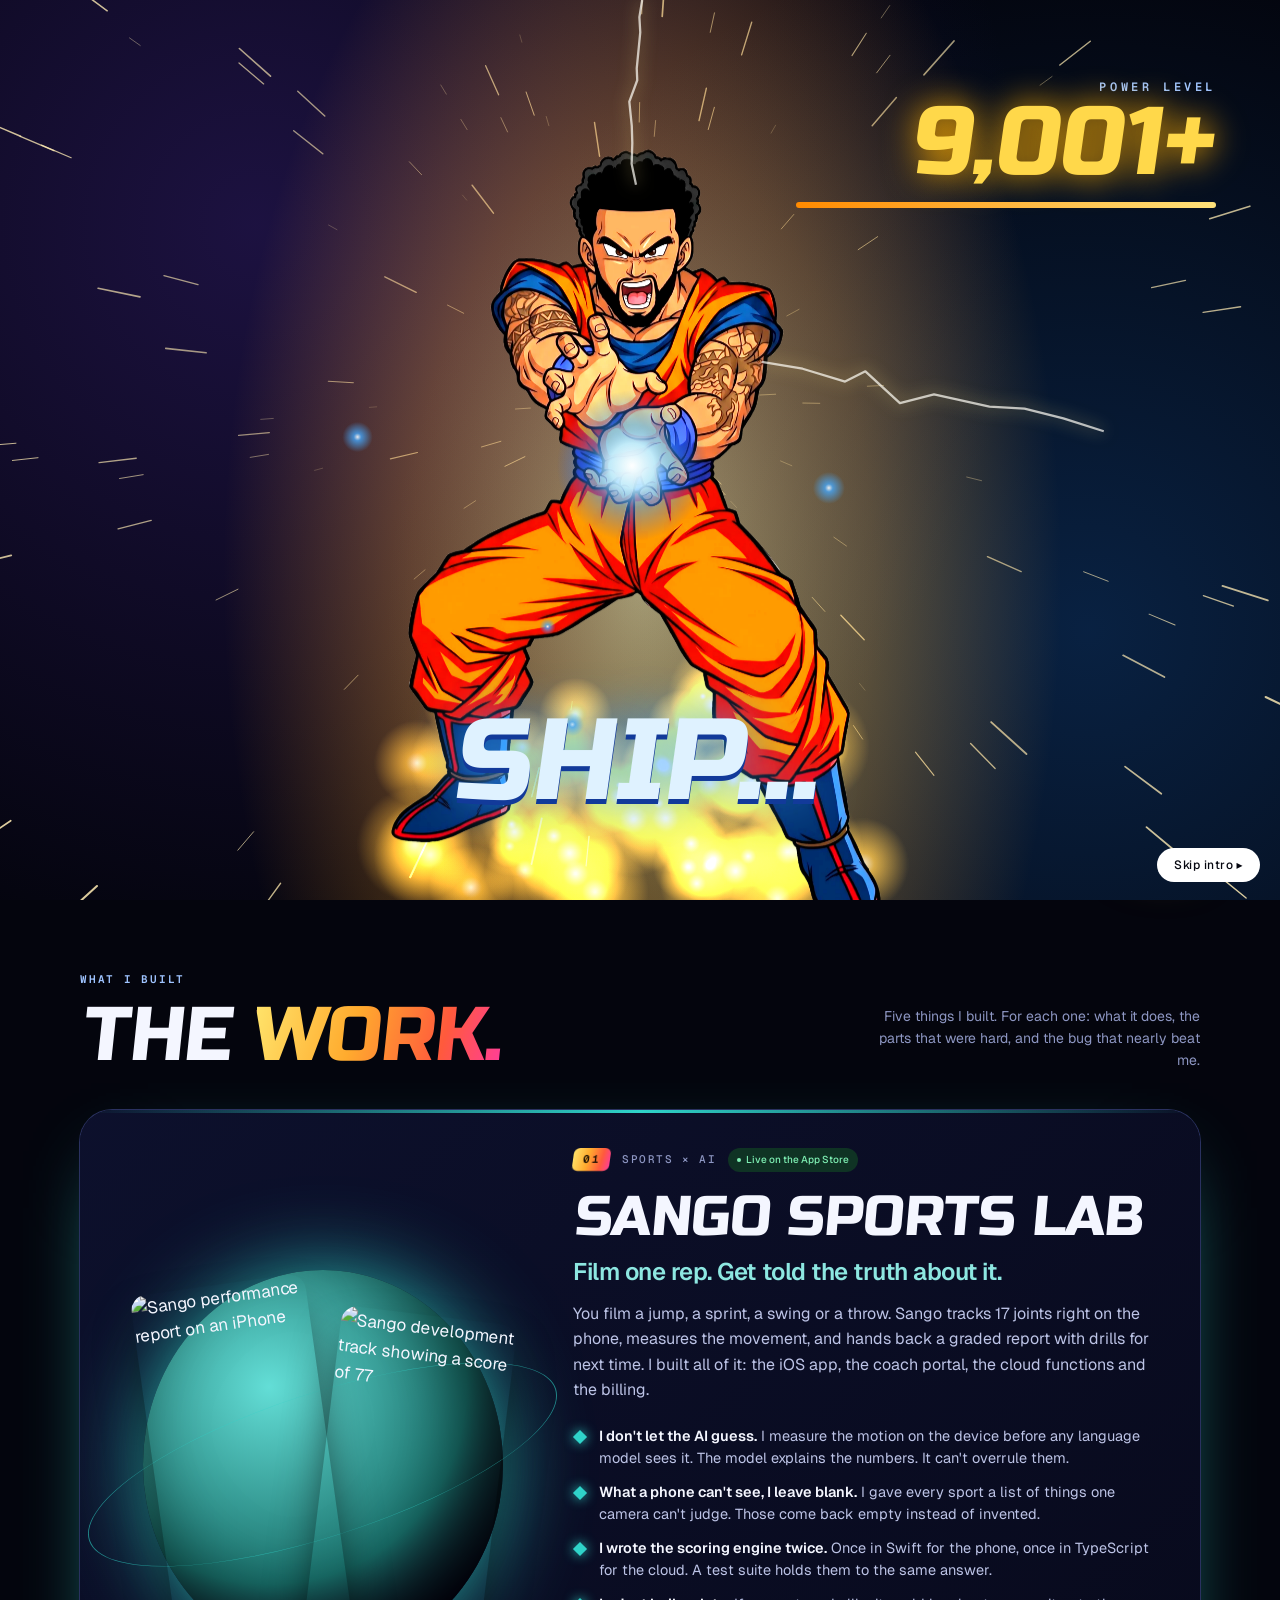
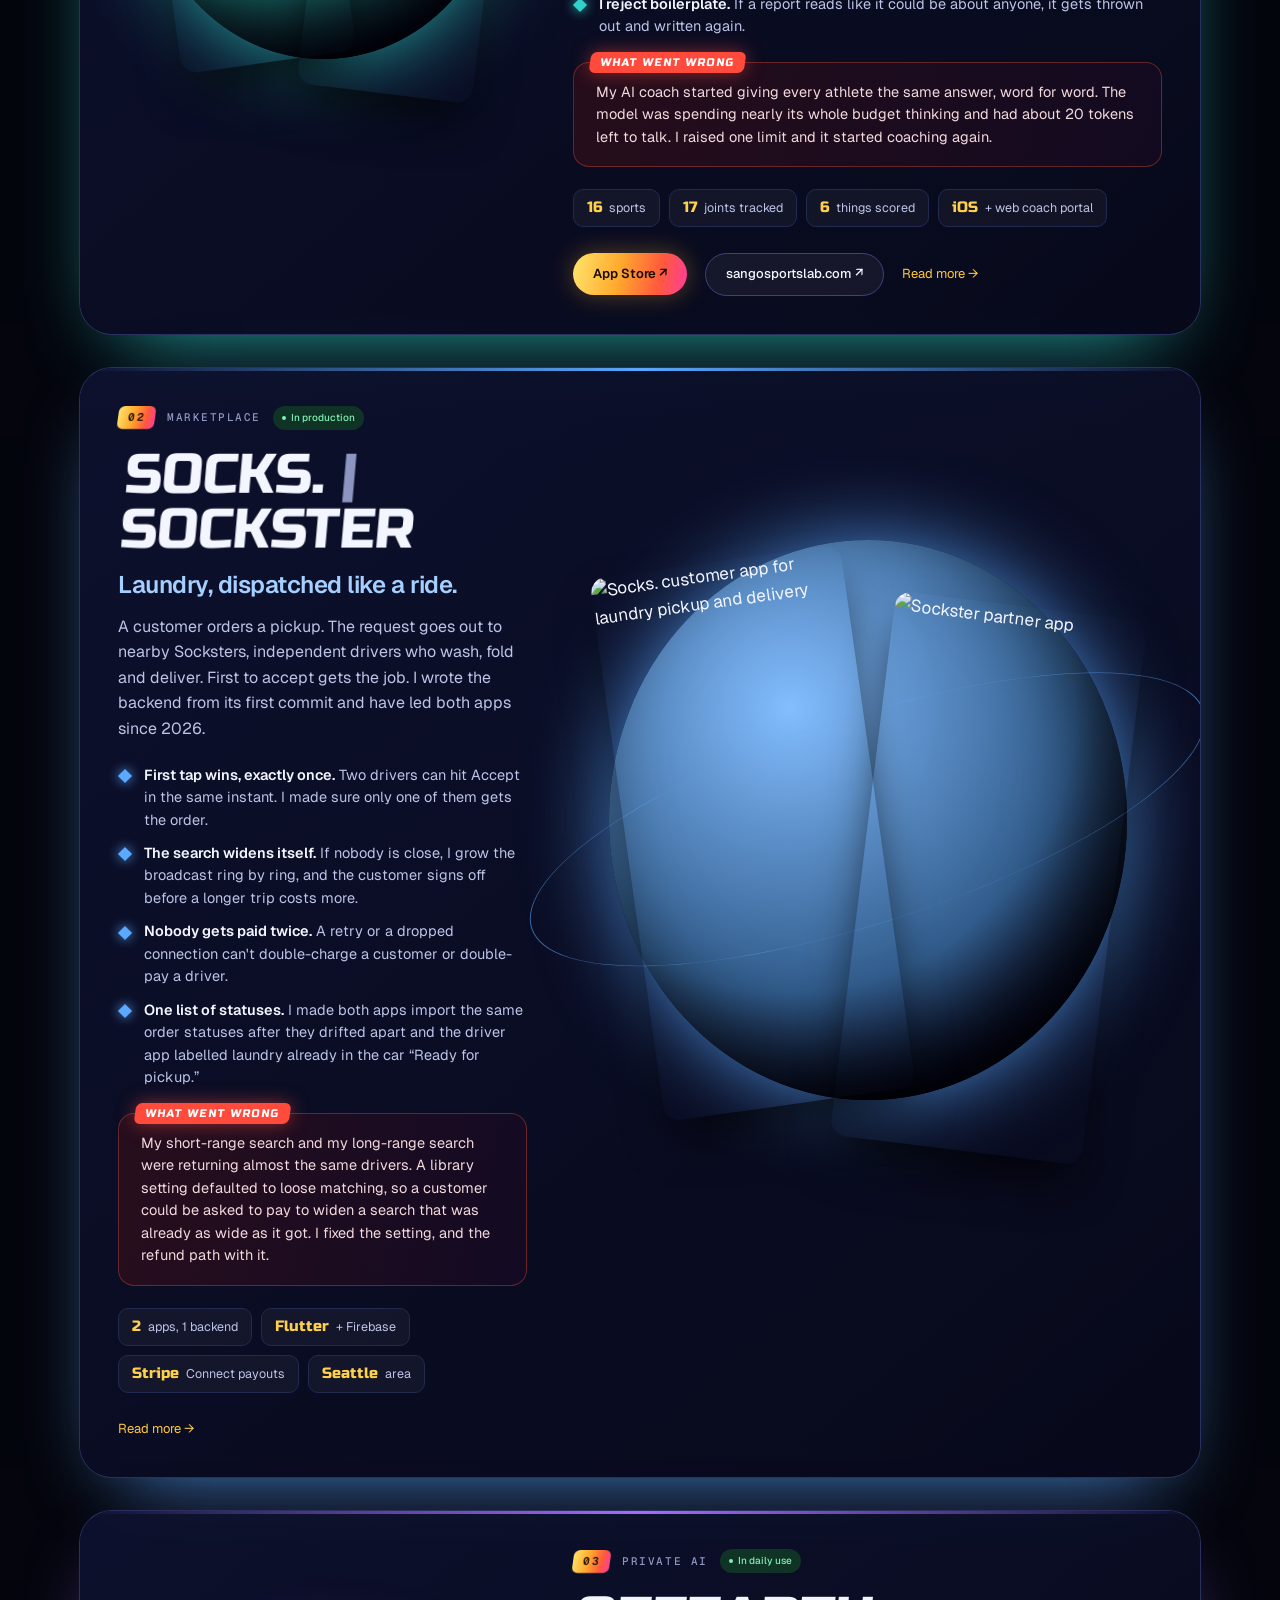
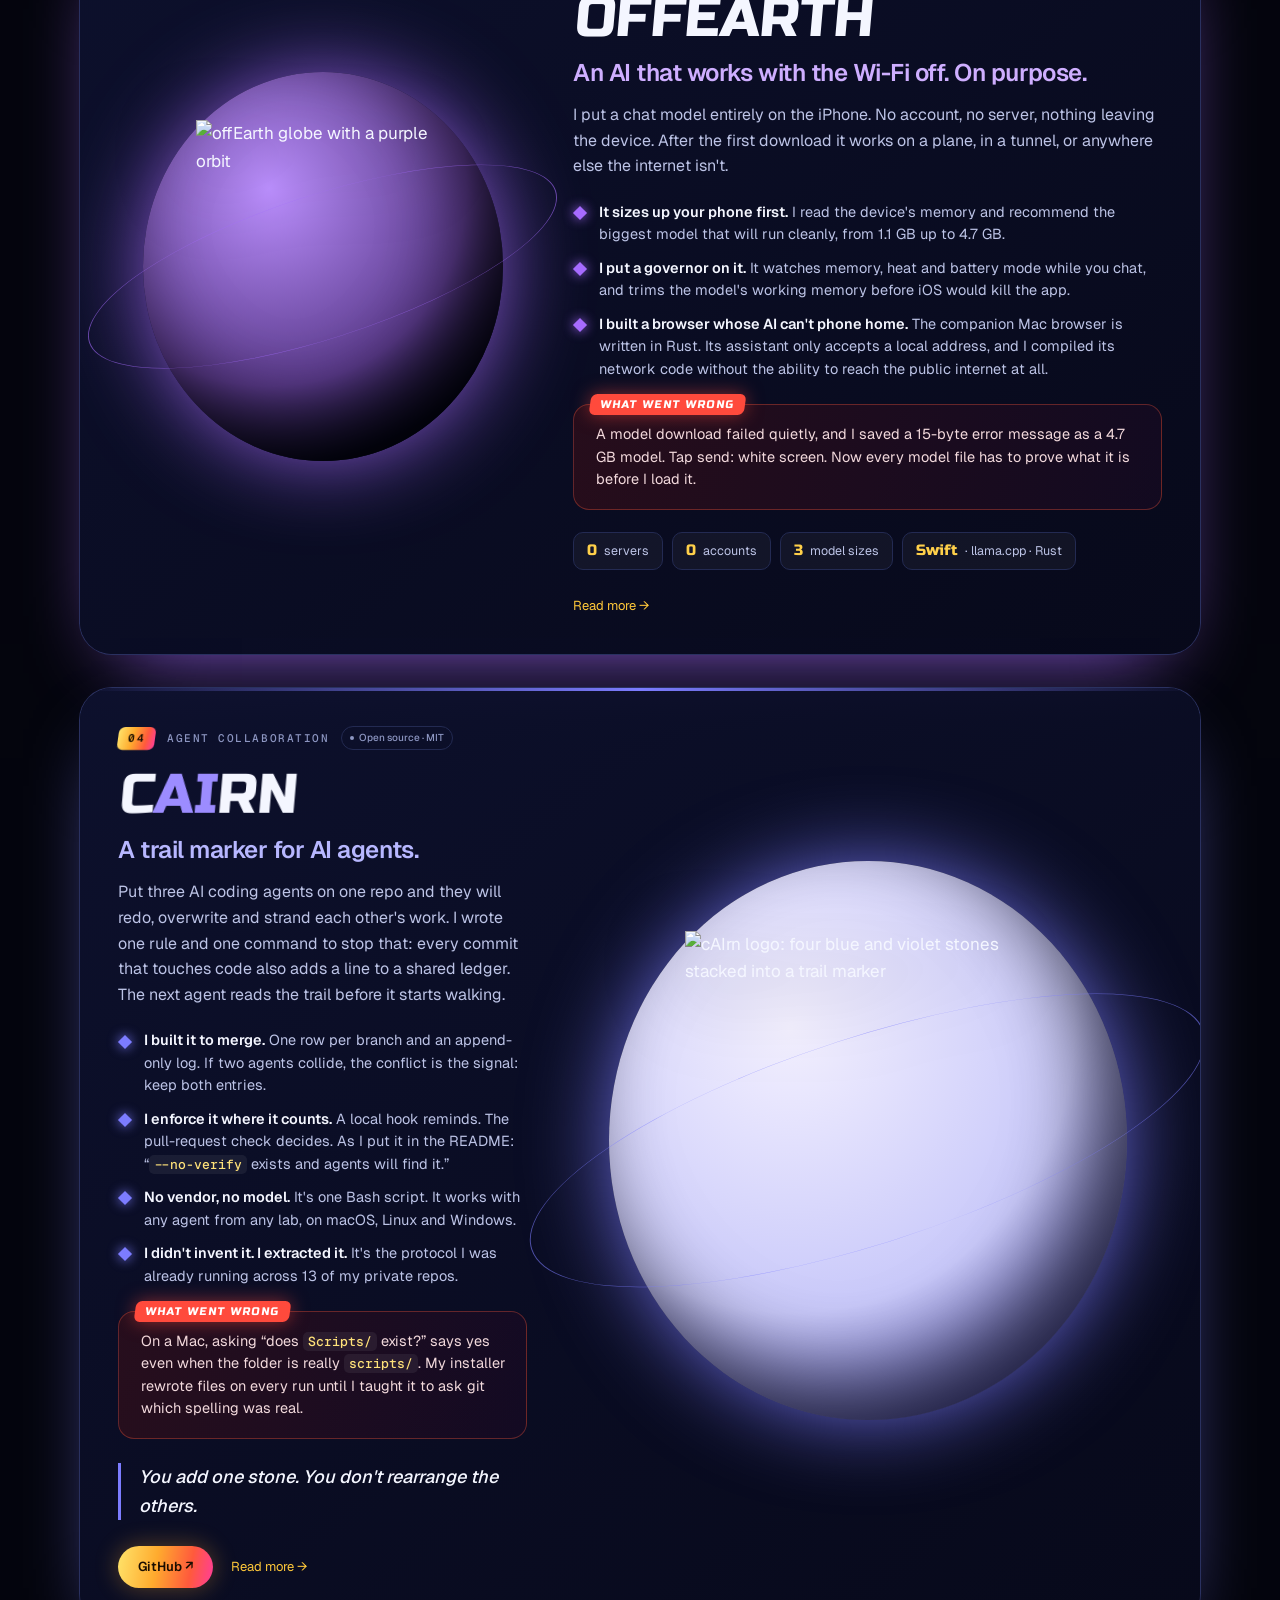
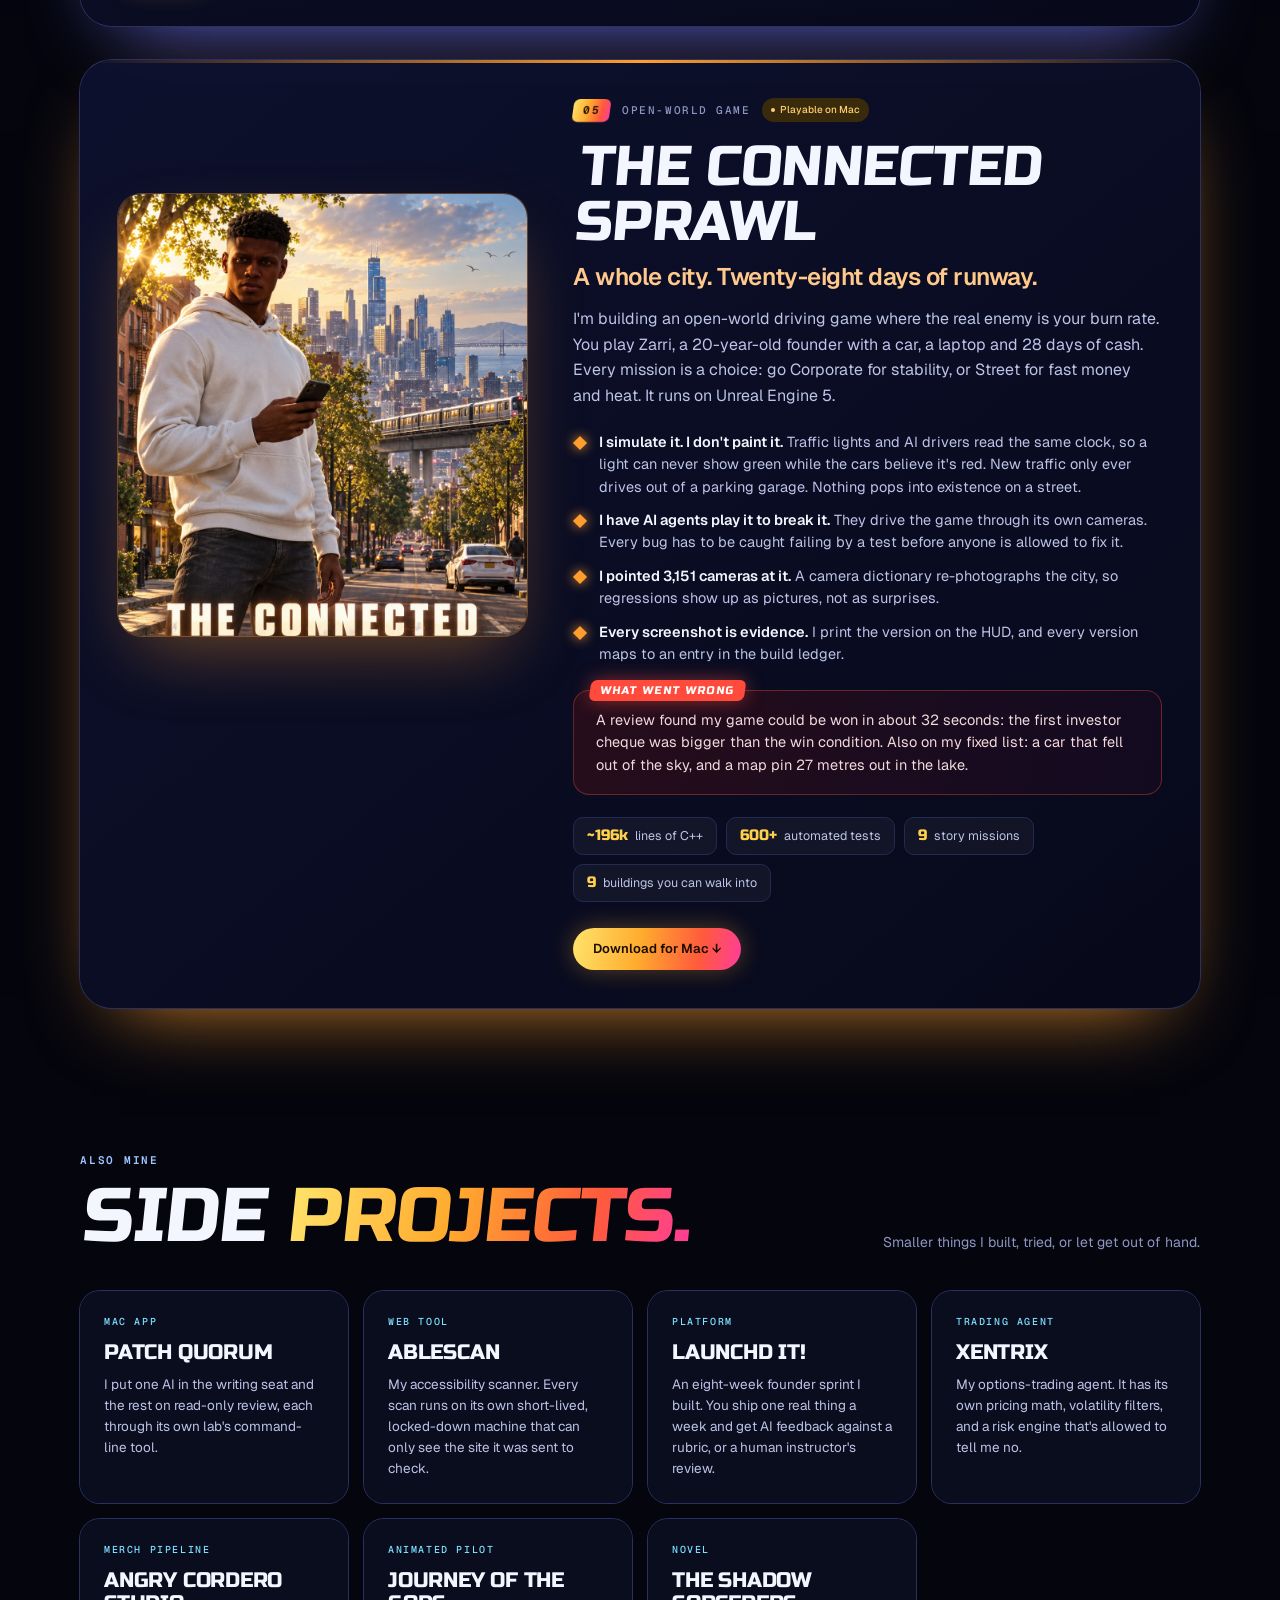
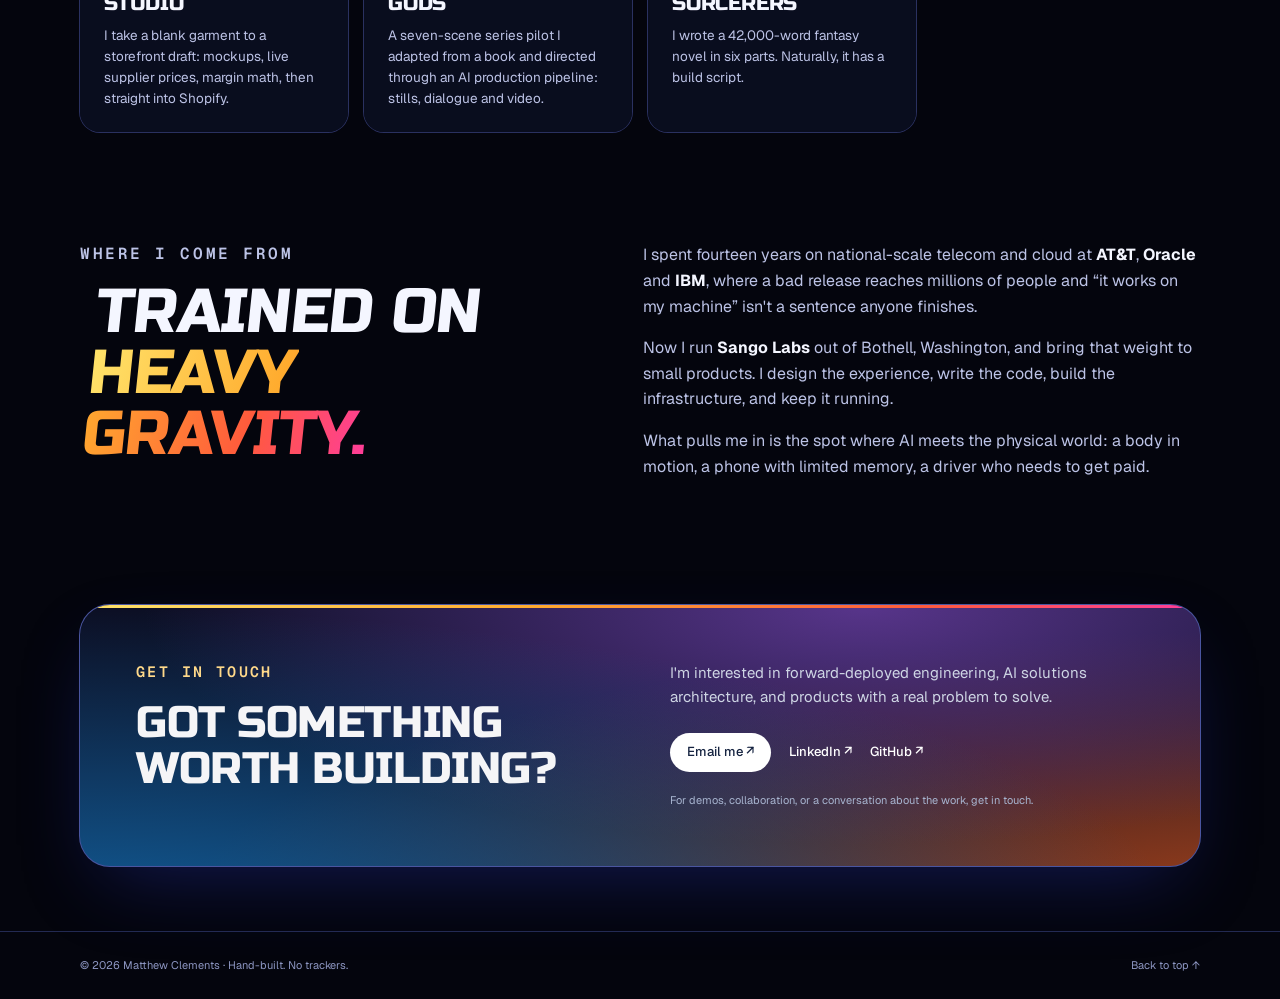
==== commit d593084d: "Rewrite the home page in first person Replace the saga and boss-fight wording with plain first-perso" ====
--- a/index.html
+++ b/index.html
@@ -2,7 +2,6 @@
 <html lang="en">
 <head>
 <meta charset="utf-8"/>
-<meta content="noindex, nofollow" name="robots"/>
 <meta content="width=device-width, initial-scale=1" name="viewport"/>
 <title>Matthew Clements — I build worlds</title>
 <meta content="A sports lab, a laundry marketplace, an AI that lives on your phone, a trail marker for AI agents, and an entire open-world city. Built by Matthew Clements." name="description"/>
